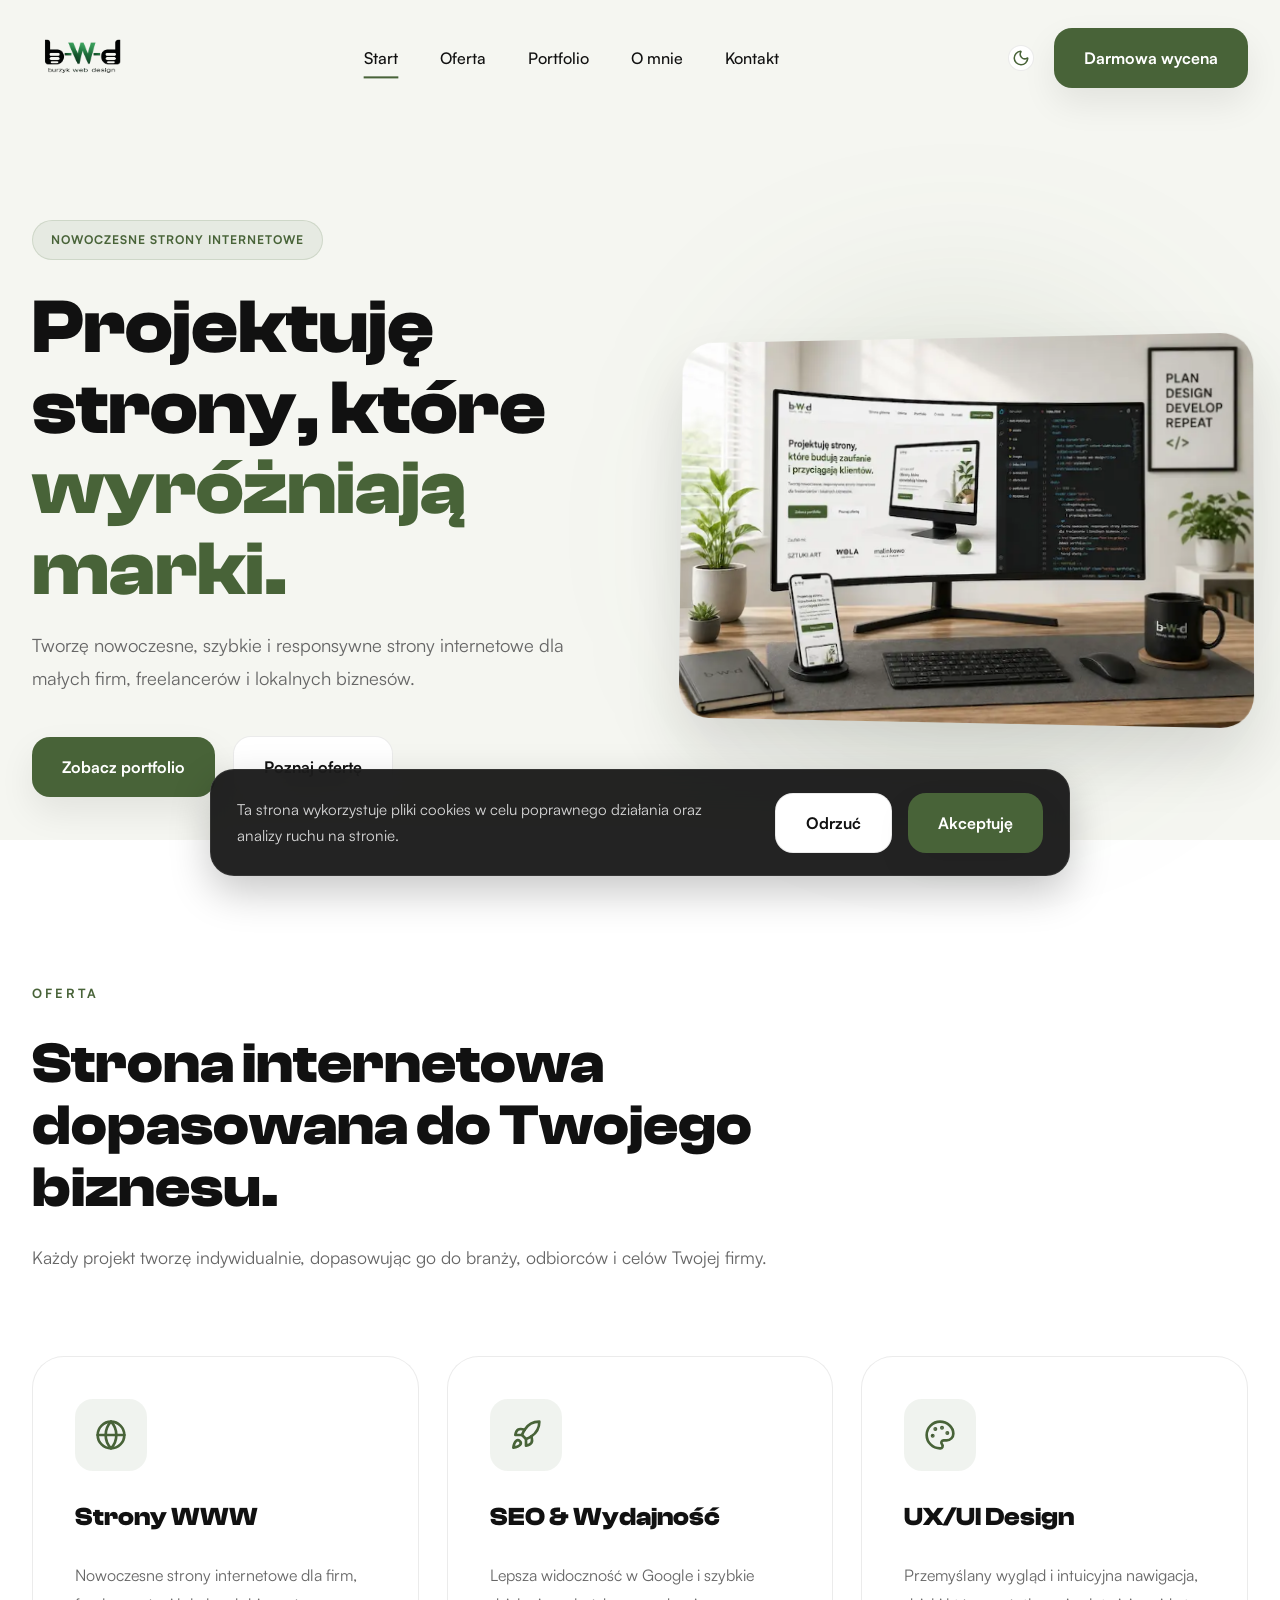
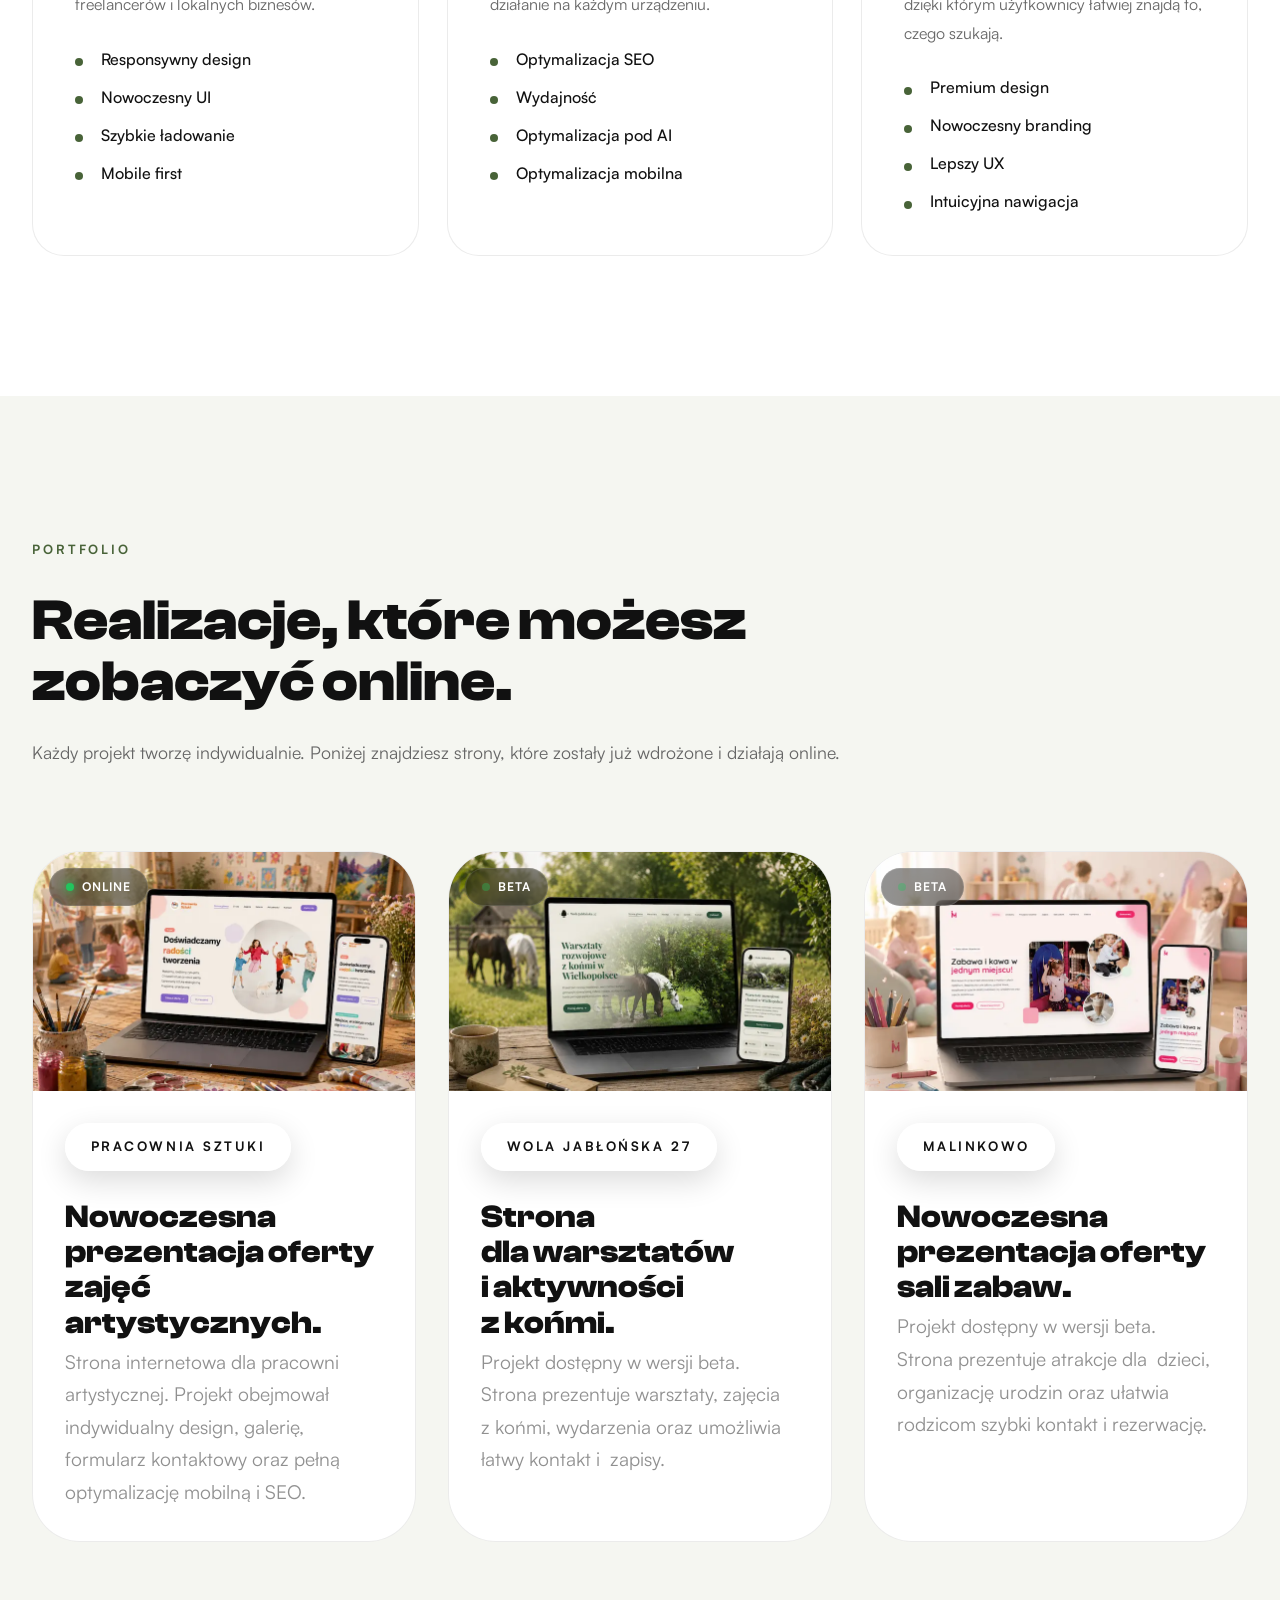
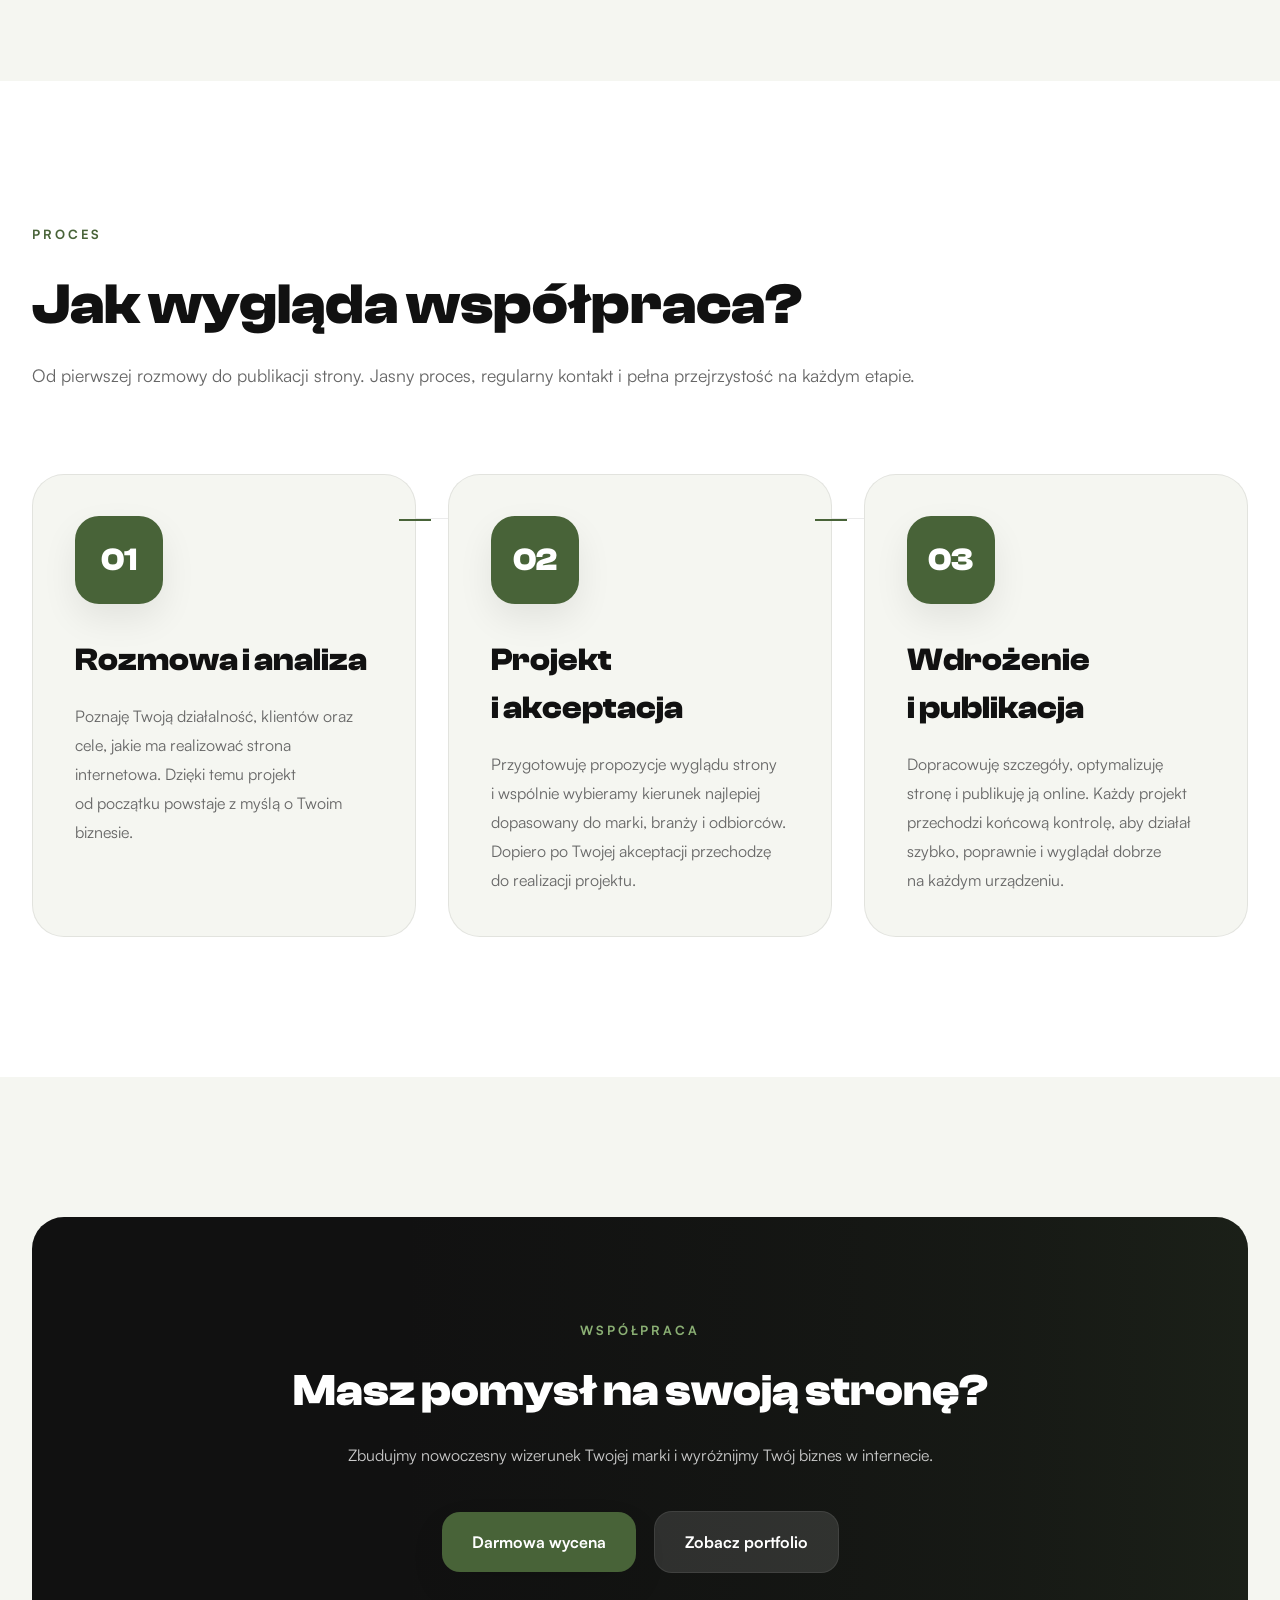
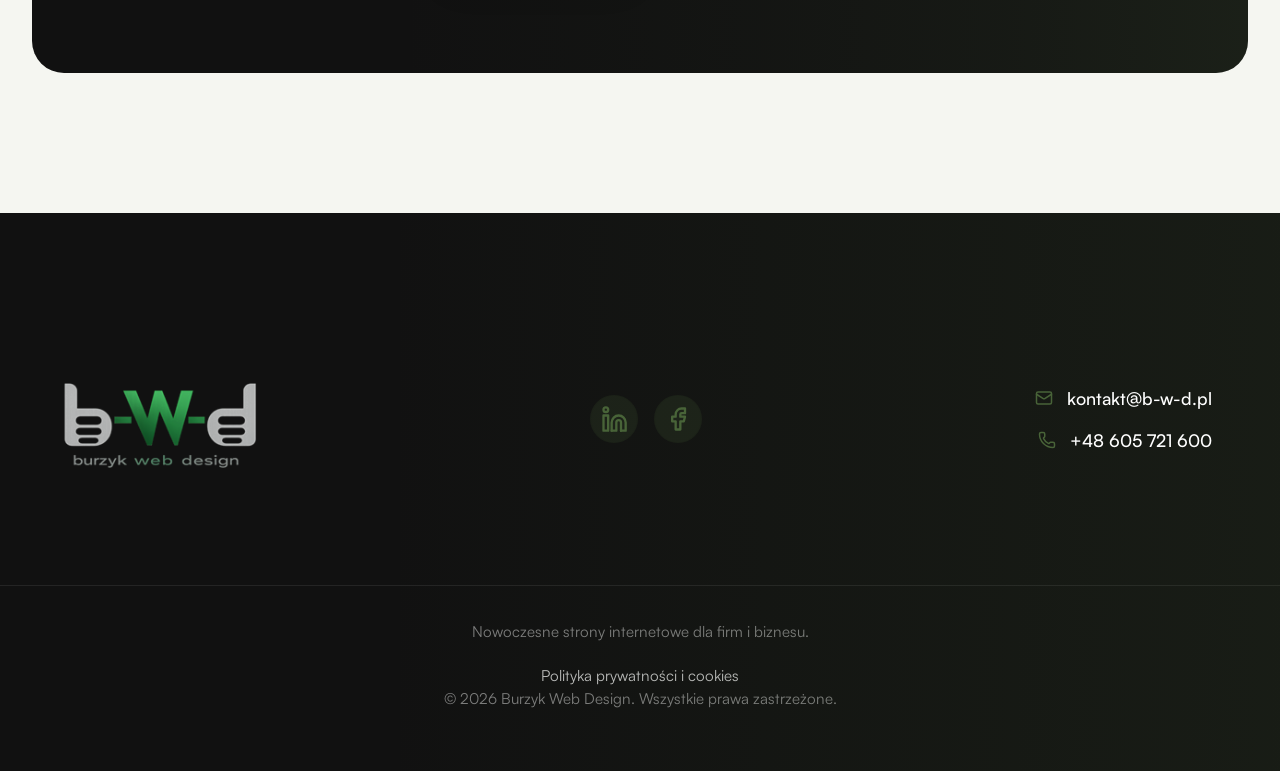
==== index.html @ 992bd8ed "main dodanie main do index i podstron" ====
<!doctype html>
<html lang="pl">
  <head>
    <meta charset="UTF-8" />

    <meta name="viewport" content="width=device-width, initial-scale=1.0" />

    <title>b-w-d | Burzyk Web Design | Nowoczesne strony internetowe</title>

    <meta
      name="description"
      content="Burzyk Web Design tworzy nowoczesne strony internetowe, landing page i projekty premium UI dla firm i lokalnego biznesu."
    />

    <meta name="robots" content="index, follow" />

    <!-- OPEN GRAPH -->

    <meta property="og:type" content="website" />

    <meta
      property="og:title"
      content="Burzyk Web Design | Nowoczesne strony internetowe"
    />

    <meta
      property="og:description"
      content="Nowoczesne strony internetowe, landing page i projekty premium UI dla firm i lokalnego biznesu."
    />

    <meta property="og:image" content="https://b-w-d.pl/assets/og-cover.webp" />

    <meta property="og:url" content="https://b-w-d.pl/" />

    <link rel="canonical" href="https://b-w-d.pl/" />

    <meta name="theme-color" content="#0f0f0f" />

    <link rel="icon" type="image/png" href="./assets/ico.png" />

    <link rel="icon" href="/favicon.ico" />

    <!-- CSS -->

    <link rel="stylesheet" href="./style/global.css" />
    <link rel="stylesheet" href="./style/navbar.css" />
    <link rel="stylesheet" href="./style/hero.css" />
    <link rel="stylesheet" href="./style/services.css" />
    <link rel="stylesheet" href="./style/portfolio.css" />
    <link rel="stylesheet" href="./style/process.css" />
    <link rel="stylesheet" href="./style/cta.css" />
    <link rel="stylesheet" href="./style/footer.css" />
    <link rel="stylesheet" href="./style/cookies.css" />
    <link rel="stylesheet" href="./style/responsive.css" />

    <!-- Google tag (gtag.js) -->

    <script
      async
      src="https://www.googletagmanager.com/gtag/js?id=G-4DQYSGXKF8"
    ></script>

    <script>
      window.dataLayer = window.dataLayer || [];

      function gtag() {
        dataLayer.push(arguments);
      }

      gtag("js", new Date());

      gtag("config", "G-4DQYSGXKF8");
    </script>
  </head>

  <body>
    <div class="scroll-progress"></div>

    <!-- NAVBAR -->

    <header class="navbar">
      <div class="container navbar-container">
        <a href="./index.html" class="logo">
          <img class="logo-light" src="./assets/logos/BWD.png" alt="BWD Logo" />
          <img
            class="logo-dark"
            src="./assets/logos/B-W-D.png"
            alt="BWD Logo"
          />
        </a>

        <nav class="nav-menu">
          <a href="./index.html" class="nav-link active"> Start </a>

          <a href="./oferta.html" class="nav-link"> Oferta </a>

          <a href="./portfolio.html" class="nav-link"> Portfolio </a>

          <a href="./o-mnie.html" class="nav-link"> O mnie </a>

          <a href="./kontakt.html" class="nav-link"> Kontakt </a>
        </nav>

        <div class="navbar-actions">
          <button
            id="theme-toggle"
            class="theme-toggle"
            aria-label="Przełącz motyw"
          >
            <img
              id="theme-icon"
              src="./assets/icons/moon.svg"
              alt=""
              class="theme-icon"
            />
          </button>
          <a href="./kontakt.html" class="btn-primary"> Darmowa wycena </a>
        </div>

        <button class="mobile-menu-btn" aria-label="Otwórz menu">
          <span class="line"></span>
          <span class="line"></span>
          <span class="line"></span>
        </button>
      </div>
    </header>
    <main>
      <!-- HERO SECTION -->

      <section class="hero" id="start">
        <div class="container hero-content">
          <div class="hero-text reveal">
            <div class="hero-badge">NOWOCZESNE STRONY INTERNETOWE</div>

            <h1>
              Projektuję strony, które
              <span id="rotating-text" class="rotating-text">
                wyróżniają marki.
              </span>
            </h1>

            <p class="hero-description">
              Tworzę nowoczesne, szybkie i responsywne strony internetowe dla
              małych firm, freelancerów i lokalnych biznesów.
            </p>

            <div class="hero-buttons">
              <a href="./portfolio.html" class="btn-primary">
                Zobacz portfolio
              </a>

              <a href="./oferta.html" class="btn-secondary"> Poznaj ofertę </a>
            </div>

            <!-- OPINIE - HIDE -->

            <!--<div class="hero-rating">
            <div class="hero-avatars">
              <img src="./assets/images/avatar-1.jpg" alt="" />

              <img src="./assets/images/avatar-2.jpg" alt="" />

              <img src="./assets/images/avatar-3.jpg" alt="" />
            </div>

            <div class="hero-rating-text">
              <span>★★★★★</span>

              <p>Nowoczesne projekty dla różnych branż</p>
            </div>
          </div>-->
          </div>

          <div class="hero-visual reveal">
            <div class="desktop-mockup">
              <img
                src="./assets/mockups/hero-desktop.webp"
                alt="Desktop Website"
                decoding="async"
              />
            </div>

            <div class="hero-glow"></div>
          </div>
        </div>
      </section>

      <!-- SERVICES SECTION -->

      <section class="services section" id="uslugi">
        <div class="container">
          <div class="section-header reveal">
            <span class="section-tag"> OFERTA </span>

            <h2>Strona internetowa dopasowana do Twojego biznesu.</h2>

            <p>
              Każdy projekt tworzę indywidualnie, dopasowując go do branży,
              odbiorców i celów Twojej firmy.
            </p>
          </div>

          <div class="services-grid">
            <!-- CARD -->

            <div class="service-card reveal">
              <div class="service-icon">
                <img
                  src="./assets/icons/globe.svg"
                  alt=""
                  class="service-icon-svg"
                />
              </div>

              <h3>Strony WWW</h3>

              <p>
                Nowoczesne strony internetowe dla firm, freelancerów i lokalnych
                biznesów.
              </p>

              <ul>
                <li>Responsywny design</li>

                <li>Nowoczesny UI</li>

                <li>Szybkie ładowanie</li>

                <li>Mobile first</li>
              </ul>
            </div>

            <!-- CARD -->

            <div class="service-card reveal">
              <div class="service-icon">
                <img
                  src="./assets/icons/rocket.svg"
                  alt=""
                  class="service-icon-svg"
                />
              </div>

              <h3>SEO & Wydajność</h3>

              <p>
                Lepsza widoczność w Google i szybkie działanie na każdym
                urządzeniu.
              </p>

              <ul>
                <li>Optymalizacja SEO</li>

                <li>Wydajność</li>

                <li>Optymalizacja pod AI</li>

                <li>Optymalizacja mobilna</li>
              </ul>
            </div>

            <!-- CARD -->

            <div class="service-card reveal">
              <div class="service-icon">
                <img
                  src="./assets/icons/palette.svg"
                  alt=""
                  class="service-icon-svg"
                />
              </div>

              <h3>UX/UI Design</h3>

              <p>
                Przemyślany wygląd i intuicyjna nawigacja, dzięki którym
                użytkownicy łatwiej znajdą to, czego szukają.
              </p>

              <ul>
                <li>Premium design</li>

                <li>Nowoczesny branding</li>

                <li>Lepszy UX</li>

                <li>Intuicyjna nawigacja</li>
              </ul>
            </div>
          </div>
        </div>
      </section>

      <!-- PORTFOLIO SECTION -->

      <section class="portfolio section" id="portfolio">
        <div class="container">
          <div class="section-header reveal">
            <span class="section-tag"> PORTFOLIO </span>

            <h2>Realizacje, które możesz zobaczyć online.</h2>

            <p>
              Każdy projekt tworzę indywidualnie. Poniżej znajdziesz strony,
              które zostały już wdrożone i działają online.
            </p>
          </div>

          <div class="portfolio-grid">
            <!-- PROJECT -->

            <a
              href="https://sztuki.art"
              target="_blank"
              rel="noopener noreferrer"
              class="project-link project-card reveal"
            >
              <div class="project-image">
                <span class="project-status status-online"> ONLINE </span>

                <img
                  src="./assets/mockups/sztuki.webp"
                  alt="Pracownia Sztuki"
                  loading="lazy"
                  decoding="async"
                />
              </div>

              <div class="project-content">
                <div class="project-meta">
                  <span class="project-tag"> PRACOWNIA SZTUKI </span>
                </div>

                <h3>Nowoczesna prezentacja oferty zajęć artystycznych.</h3>

                <p>
                  Strona internetowa dla pracowni artystycznej. Projekt
                  obejmował indywidualny design, galerię, formularz kontaktowy
                  oraz pełną optymalizację mobilną i SEO.
                </p>
              </div>
            </a>
            <!-- PROJECT -->

            <a href="/beta/wola/" class="project-link project-card reveal">
              <div class="project-image">
                <span class="project-status status-beta"> BETA </span>

                <img
                  src="assets/mockups/wola.webp"
                  alt="Wola Jabłońska 27"
                  loading="lazy"
                  decoding="async"
                />
              </div>

              <div class="project-content">
                <div class="project-meta">
                  <span class="project-tag"> WOLA JABŁOŃSKA 27 </span>
                </div>

                <h3>Strona dla warsztatów i aktywności z końmi.</h3>

                <p>
                  Projekt dostępny w wersji beta. Strona prezentuje warsztaty,
                  zajęcia z końmi, wydarzenia oraz umożliwia łatwy kontakt i
                  zapisy.
                </p>
              </div>
            </a>

            <!-- PROJECT -->

            <a href="/beta/malinkowo/" class="project-link project-card reveal">
              <div class="project-image">
                <span class="project-status status-beta"> BETA </span>

                <img
                  src="assets/mockups/malinkowo.webp"
                  alt="Wola Jabłońska 27"
                  loading="lazy"
                  decoding="async"
                />
              </div>

              <div class="project-content">
                <div class="project-meta">
                  <span class="project-tag"> MALINKOWO </span>
                </div>

                <h3>Nowoczesna prezentacja oferty sali zabaw.</h3>

                <p>
                  Projekt dostępny w wersji beta. Strona prezentuje atrakcje dla
                  dzieci, organizację urodzin oraz ułatwia rodzicom szybki
                  kontakt i rezerwację.
                </p>
              </div>
            </a>
          </div>
        </div>
      </section>

      <!-- PROCESS SECTION -->

      <section class="process section" id="proces">
        <div class="container">
          <div class="section-header reveal">
            <span class="section-tag"> PROCES </span>

            <h2>Jak wygląda współpraca?</h2>

            <p>
              Od pierwszej rozmowy do publikacji strony. Jasny proces, regularny
              kontakt i pełna przejrzystość na każdym etapie.
            </p>
          </div>

          <div class="process-timeline">
            <!-- STEP -->

            <div class="process-step reveal">
              <div class="process-number">01</div>

              <h3>Rozmowa i analiza</h3>

              <p>
                Poznaję Twoją działalność, klientów oraz cele, jakie ma
                realizować strona internetowa. Dzięki temu projekt od początku
                powstaje z myślą o Twoim biznesie.
              </p>
            </div>

            <!-- STEP -->

            <div class="process-step reveal">
              <div class="process-number">02</div>

              <h3>Projekt i akceptacja</h3>

              <p>
                Przygotowuję propozycje wyglądu strony i wspólnie wybieramy
                kierunek najlepiej dopasowany do marki, branży i odbiorców.
                Dopiero po Twojej akceptacji przechodzę do realizacji projektu.
              </p>
            </div>

            <!-- STEP -->

            <div class="process-step reveal">
              <div class="process-number">03</div>

              <h3>Wdrożenie i publikacja</h3>

              <p>
                Dopracowuję szczegóły, optymalizuję stronę i publikuję ją
                online. Każdy projekt przechodzi końcową kontrolę, aby działał
                szybko, poprawnie i wyglądał dobrze na każdym urządzeniu.
              </p>
            </div>
          </div>
        </div>
      </section>

      <!-- CTA SECTION -->

      <section class="cta section">
        <div class="container">
          <div class="cta-box reveal">
            <span class="section-tag"> WSPÓŁPRACA </span>

            <h2>Masz pomysł na swoją stronę?</h2>

            <p>
              Zbudujmy nowoczesny wizerunek Twojej marki i wyróżnijmy Twój
              biznes w internecie.
            </p>

            <div class="cta-buttons">
              <a href="./kontakt.html" class="btn-primary"> Darmowa wycena </a>

              <a href="./portfolio.html" class="btn-secondary">
                Zobacz portfolio
              </a>
            </div>
          </div>
        </div>
      </section>
    </main>
    <!-- FOOTER -->

    <footer class="footer" id="kontakt">
      <div class="container footer-content">
        <div class="footer-brand reveal">
          <div class="footer-logo">
            <img
              class="footer-logo-light"
              src="./assets/logos/B-W-D.png"
              alt="BWD Logo"
            />
            <img
              class="footer-logo-dark"
              src="./assets/logos/BWD.png"
              alt="BWD Logo"
            />
          </div>
        </div>

        <div class="footer-socials">
          <a
            href="https://linkedin.com/in/artur-burzala"
            target="_blank"
            rel="noopener noreferrer"
            aria-label="LinkedIn"
          >
            <img src="./assets/icons/linkedin.svg" alt="" class="social-icon" />
          </a>

          <a
            href="https://www.facebook.com/burzykwebdesign"
            target="_blank"
            rel="noopener noreferrer"
            aria-label="Facebook"
          >
            <img src="./assets/icons/fb.svg" alt="" class="social-icon" />
          </a>
        </div>

        <div class="footer-contact reveal">
          <a href="mailto:kontakt@b-w-d.pl" class="footer-contact-item">
            <img src="./assets/icons/mail.svg" alt="" class="contact-icon" />
            <span>kontakt@b-w-d.pl</span>
          </a>

          <a href="tel:+48605721600" class="footer-contact-item">
            <img src="./assets/icons/phone.svg" alt="" class="contact-icon" />
            <span>+48 605 721 600</span>
          </a>
        </div>
      </div>

      <!-- FOOTER BOTTOM -->

      <div class="footer-bottom">
        <p class="footer-description">
          Nowoczesne strony internetowe dla firm i biznesu.
        </p>

        <div class="footer-legal">
          <a href="./polityka-prywatnosci.html">
            Polityka prywatności i cookies
          </a>
        </div>

        <p class="footer-copyright">
          © 2026 Burzyk Web Design. Wszystkie prawa zastrzeżone.
        </p>
      </div>
    </footer>

    <!-- PORTFOLIO MODAL -->

    <div class="portfolio-modal">
      <button class="modal-close" aria-label="Zamknij podgląd projektu">
        ✕
      </button>

      <div class="modal-content">
        <img src="" alt="Podgląd projektu portfolio" class="modal-image" />
      </div>
    </div>

    <!-- COOKIE BANNER -->

    <div class="cookie-banner" id="cookieBanner">
      <div class="cookie-content">
        <p>
          Ta strona wykorzystuje pliki cookies w celu poprawnego działania oraz
          analizy ruchu na stronie.
        </p>

        <div class="cookie-buttons">
          <button type="button" class="btn-secondary" id="cookieReject">
            Odrzuć
          </button>

          <button type="button" class="btn-primary" id="cookieAccept">
            Akceptuję
          </button>
        </div>
      </div>
    </div>

    <!-- JS -->

    <script src="./js/app.js"></script>
    <script src="./js/animations.js"></script>
    <script src="./js/modal.js"></script>
    <script src="./js/cookies.js"></script>
    <script src="./js/hero-rotate.js"></script>
  </body>
</html>
---- style/global.css ----
/* FONTS */

@font-face {
  font-family: "Satoshi";
  src: url("../assets/fonts/satoshi/Satoshi-Regular.woff2")
    format("woff2");

  font-weight: 400;
  font-display: swap;
}

@font-face {
  font-family: "Satoshi";
  src: url("../assets/fonts/satoshi/Satoshi-Medium.woff2")
    format("woff2");

  font-weight: 500;
  font-display: swap;
}

@font-face {
  font-family: "Satoshi";
  src: url("../assets/fonts/satoshi/Satoshi-Bold.woff2")
    format("woff2");

  font-weight: 700;
  font-display: swap;
}

@font-face {
  font-family: "ClashDisplay";
  src: url("../assets/fonts/clash-display/ClashDisplay-Semibold.woff2")
    format("woff2");

  font-weight: 600;
  font-display: swap;
}

@font-face {
  font-family: "ClashDisplay";
  src: url("../assets/fonts/clash-display/ClashDisplay-Bold.woff2")
    format("woff2");

  font-weight: 700;
  font-display: swap;
}

/* RESET */

* {
  margin: 0;
  padding: 0;

  box-sizing: border-box;
}

html {
  scroll-behavior: smooth;
}

img {
  max-width: 100%;

  display: block;
}

a {
  color: inherit;

  text-decoration: none;
}

ul {
  list-style: none;
}

/* VARIABLES */

:root {

  /* COLORS */

  --bg: #f5f6f1;
  --white: #ffffff;

  --text-muted: #6b7280;

  --text: #111111;
  --text-light: #666666;

  --border: rgba(0,0,0,0.08);

  --border-light: rgba(17,17,17,0.08);

  --border-white: rgba(255,255,255,0.08);

  --border-soft:  rgba(17,17,17,0.06);

  --glass-dark: rgba(17,17,17,0.92);

  --glass-black: rgba(0,0,0,0.75);

  --glass-white-soft: rgba(255,255,255,0.7);

  --input-bg: #fafaf8;

  --bg-hover: #f0f0f0;

  --primary-glow: rgba(72,99,56,0.25);

  --primary-glow-soft: rgba(72,99,56,0.15);

  --primary-glass:  rgba(72,99,56,0.92);

  --primary: #486338;

  --primary-hover: #6f9757;

  --primary-hover-soft: rgba(111,151,87,0.12);

  --primary-dark: #3d532f;

  --primary-soft:
  rgba(72,99,56,0.08);

  --primary-soft-hover:
  rgba(72,99,56,0.14);

  --primary-border:
  rgba(72,99,56,0.15);

  --glass-light: rgba(255,255,255,0.12);

  --glass-white-hover: rgba(255,255,255,0.25);

  --glass-white-soft-hover: rgba(255,255,255,0.15);

  --primary-light: #8db276;

  --glass-hover: rgba(255,255,255,0.16);

  --glass-white-strong: rgba(255,255,255,0.8);

  /* WHITE TEXT */

  --text-white-soft:
  rgba(255,255,255,0.78);

  --text-white-muted:
  rgba(255,255,255,0.72);

  --text-white-light:
  rgba(255,255,255,0.45);

  --text-on-dark: #ffffff;

  /* WHITE OVERLAYS */

  --overlay-white-soft:
  rgba(255,255,255,0.04);

  --overlay-white-light:
  rgba(255,255,255,0.03);

  --overlay-dark:
  rgba(0,0,0,0.85);

  /* BLUR */

  --blur-glass: 16px;

  --blur-glow-md: 80px;
  
  --blur-glow-lg: 100px;

  /* SHADOWS */

  --shadow-lg:
    0 30px 60px rgba(0,0,0,0.12);

  --shadow-md:
    0 15px 35px rgba(0,0,0,0.08);

  --shadow-floating:
    0 20px 40px rgba(0,0,0,0.18);

  /* RADIUS */

  --radius-xl: 32px;
  --radius-lg: 24px;
  --radius-md: 18px;

  /* TRANSITIONS */

  --transition:
    0.35s cubic-bezier(.4,0,.2,1);

  /* CONTAINER */

  --container: 1400px;

  /* SPACING */

  --section-spacing: 140px;

  /* STAR */

  --rating-star:
  #ffb400;

  --footer-bg: #111111;

  --cta-bg: #111111;

  --footer-glow:
    linear-gradient(
    to left,
      rgba(76, 109, 55, 0.12) 0%,
      rgba(78, 116, 55, 0.06) 35%,
      transparent 70%
    );
    --cta-glow:
    linear-gradient(
    to left,
      rgba(72, 99, 56, 0.18) 0%,
      rgba(72, 99, 56, 0.08) 35%,
      transparent 70%
    );
}

[data-theme="dark"] {

  --bg: #0f1115;
  --white: #171a20;

  --text: #f5f6f1;
  --text-light: #9aa3b2;

  --text-muted: rgba(255, 255, 255, 0.6);

  --border: rgba(255,255,255,.08);
  --border-light: rgba(255,255,255,.08);
  --border-soft: rgba(255,255,255,.06);

  --bg-hover: #232937;
  --input-bg: #1c212b;

  --glass-white-strong: rgba(15,15,15,0.80);

  --shadow-lg:
    0 30px 60px rgba(0,0,0,.35);

  --shadow-md:
    0 15px 35px rgba(0,0,0,.25);

  --shadow-floating:
    0 20px 40px rgba(0,0,0,.4);
  --footer-bg: #090b0f;

  --text-white-light: rgba(17,17,17,0.55);
  --text-white-muted: rgba(17,17,17,0.75);

  --cta-bg: #f5f6f1;
  --footer-bg: #111111;

  --cta-glow: rgba(72,99,56,0.18);

  --footer-glow:
  linear-gradient(
    to left,
    rgba(61, 83, 47, 0.40) 0%,
    rgba(61, 83, 47, 0.22) 25%,
    rgba(61, 83, 47, 0.10) 45%,
    transparent 75%
  );
  --primary-glow: rgba(141,178,118,0.45);
  --cta-glow:
    radial-gradient(
      circle at top right,
      rgba(61, 83, 47, 0.40) 0%,
      rgba(61, 83, 47, 0.22) 25%,
      rgba(61, 83, 47, 0.10) 45%,
      transparent 75%
    );
}
[data-theme="dark"] .btn-secondary {
  background: #222834;

  border: 1px solid rgba(255,255,255,.08);

  color: var(--text);
}

[data-theme="dark"] .contact-form select {
  background: var(--input-bg);
  color: var(--text);
}

[data-theme="dark"] .contact-form option {
  background: #1c212b;
  color: #f5f6f1;
}
[data-theme="dark"] .cta-box h2,
[data-theme="dark"] .cta-box p {
  color: #111111;
}
[data-theme="dark"] .cta-box .section-tag {
  color: var(--primary);
}
[data-theme="dark"] .cta .btn-secondary {
  background: rgba(17, 17, 17, 0.08);

  backdrop-filter: blur(16px);
  -webkit-backdrop-filter: blur(16px);

  border: 1px solid rgba(17, 17, 17, 0.15);

  color: #111111;
}
[data-theme="dark"] .cta .btn-secondary:hover {
  background: rgba(72,99,56,0.08);

  border-color: var(--primary);

  color: var(--primary);
}

.logo-dark,
.footer-logo-dark {
  display: none;
}

[data-theme="dark"] .logo-light,
[data-theme="dark"] .footer-logo-light {
  display: none;
}

[data-theme="dark"] .logo-dark,
[data-theme="dark"] .footer-logo-dark {
  display: block;
}



/* GLOBAL BODY */

body {
  background: var(--bg);
  color: var(--text);

  overflow-x: hidden;

  font-family: "Satoshi", sans-serif;
  line-height: 1.5;

  -webkit-font-smoothing: antialiased;
  text-rendering: optimizeLegibility;
}

/* PORTFOLIO SECTION COLORS */

.portfolio-group {
  background: var(--white);
}

.portfolio-group-dark {
  background: var(--bg);
}

/* TYPOGRAPHY */

h1,
h2,
h3,
h4,
h5,
h6 {
  font-family: "ClashDisplay", sans-serif;

  font-weight: 700;
}

h1,
h2 {
  letter-spacing: 0px;
}

p {
  color: var(--text-light);
}

/* CONTAINER */

.container {
  width: 100%;
  max-width: var(--container);

  margin-inline: auto;

  padding-inline: 32px;
}

/* BUTTONS */

.btn-primary,
.btn-secondary {
  display: inline-flex;
  align-items: center;
  justify-content: center;

  padding: 18px 30px;

  border: none;
  border-radius: var(--radius-md);

  cursor: pointer;

  font-family: "Satoshi", sans-serif;
  font-size: 1rem;
  font-weight: 700;

  transition:
    transform 0.3s ease,
    background-color 0.35s ease,
    border-color 0.35s ease,
    color 0.35s ease,
    box-shadow 0.35s ease;
}

/* PRIMARY BUTTON */

.btn-primary {
  background: var(--primary);
  color: var(--white);

  box-shadow: var(--shadow-md);
}

.btn-primary:hover {
  background: var(--primary-dark);

  transform:
    translateY(-2px)
    scale(1.03);
}

/* SECONDARY BUTTON */

.btn-secondary {
  background: var(--white);
  color: var(--text);

  border: 1px solid var(--border);
}

.btn-secondary:hover {
  background: var(--bg-hover);

  transform:
    translateY(-2px)
    scale(1.03);
}

/* BUTTON ICON */

.btn-icon {
  display: flex;
  align-items: center;

  gap: 10px;
}

/* FULL WIDTH BUTTON */

.btn-full {
  width: 100%;
}

/* SMALL BUTTON */

.btn-small {
  padding: 14px 22px;

  font-size: 0.9rem;
}

/* LARGE BUTTON */

.btn-large {
  padding: 22px 38px;

  font-size: 1.1rem;
}

/* BUTTON DISABLED */

.btn-disabled {
  opacity: 0.5;

  pointer-events: none;
}

/* UTILITIES */

.section {
  padding: var(--section-spacing) 0;
}

.hover-transition {
  transition: var(--transition);
}

/* SECTION HEADER */

.section-header {
  max-width: 920px;

  margin-bottom: 82px;
}

.section-tag {
  display: inline-block;

  margin-bottom: 30px;

  color: var(--primary);

  font-size: 0.8rem;
  font-weight: 700;

  letter-spacing: 0.18rem;
}

.section-header h2 {
  margin-bottom: 24px;

  font-size: clamp(2.4rem, 5vw, 3.6rem);

  line-height: 1.07;
}

.section-header p {
  font-size: 1.1rem;

  line-height: 1.8;
}

/* SELECTION */

::selection {
  background: var(--primary);
  color: var(--white);
}

/* REVEAL ANIMATION */

.reveal {
  opacity: 0;

  transform: translateY(120px);

  transition:
  opacity 1s cubic-bezier(.22,1,.36,1),
  transform 1s cubic-bezier(.22,1,.36,1);
}

.reveal.active {
  opacity: 1;

  transform: translateY(0);
}

/* PORTFOLIO GROUPS */

.portfolio-group-dark {
  position: relative;

  display: flow-root;

  box-sizing: border-box;

  background: linear-gradient(
    180deg,
    rgba(255, 255, 255, 0.025),
    rgba(255, 255, 255, 0.01)
  );

  overflow: hidden;
}

.portfolio-group-dark::before {
  content: "";

  position: absolute;
  inset: 0;

  background:
    radial-gradient(circle at top left, var(--overlay-white-soft), transparent 35%),
    radial-gradient(circle at bottom right, var(--overlay-white-light), transparent 40%);

  pointer-events: none;
}

/* GROUP HEADER */

.portfolio-group-header {
  max-width: 100%;

  margin-bottom: clamp(2rem, 4vw, 4rem);
}

.portfolio-group-label {
  display: inline-block;

  margin-bottom: 1.2rem;

  font-size: clamp(0.78rem, 0.7vw, 1.2rem);
  font-weight: 600;

  letter-spacing: 0.24rem;
  text-transform: uppercase;

  opacity: 1;

  color: var(--primary);
}

.portfolio-group-header h3 {
  margin-bottom: 1.6rem;

  font-size: clamp(2.2rem, 4.5vw, 4rem);
  line-height: 1.02;
  letter-spacing: 0em;

  max-width: 100%;
}

.portfolio-group-header p {
  max-width: 560px;

  font-size: clamp(1rem, 1.4vw, 1.7rem);
  line-height: 1.7;

  opacity: 0.72;
}

/* BASE LAYOUT */

.portfolio-layout {
  display: flex;
  gap: 2.4rem;

  justify-content: space-between;
}

.portfolio-column,
.portfolio-center-stack {
  display: flex;
  flex-direction: column;
  gap: 2.4rem;

  min-width: 0;
}

.portfolio-column .project-card {
  flex: 1;
}

.portfolio-layout-beauty {
  align-items: stretch;
}


.portfolio-layout-professional {
  align-items: stretch;
}

/* CREATIVE LAYOUT FIX */

.portfolio-layout-creative {
  align-items: stretch;
}

.portfolio-layout-creative .portfolio-column,
.portfolio-layout-creative {
  align-self: stretch;
}

/* PROJECT CARD */

.project-card {
  position: relative;

  display: flex;
  flex-direction: column;

  overflow: hidden;

  border-radius: 3rem;

  background: var(--white);

  border: 1px solid var(--border);

  box-shadow:
    0 10px 30px rgba(0, 0, 0, 0.035),
    0 2px 8px rgba(0, 0, 0, 0.025);

  transition:
    border-color 0.45s ease,
    box-shadow 0.45s ease,
    transform 0.45s ease;

  backface-visibility: hidden;

  will-change: transform;

  -webkit-mask-image: -webkit-radial-gradient(white, black);

  mask-image: radial-gradient(white, black);
}

.project-card:hover {
  transform: translateY(-10px);

  border-color: var(--border-light);

  box-shadow:
    0 30px 90px rgba(0,0,0,0.35),
    0 0 0 1px rgba(255,255,255,0.02);
}

.project-card.reveal {
  will-change: transform, opacity;
}

.project-card {
  cursor: pointer;
}

/* IMAGE */

.project-image {
  position: relative;

  aspect-ratio: 16 / 10;
  overflow: hidden;
}

.project-image img {
  width: 100%;
  height: 100%;

  object-fit: cover;
  object-position: top;

  display: block;

  transition:
    transform 0.45s ease,
    filter 0.35s ease;
}

.project-card:hover .project-image img {
  transform: scale(1.03);
}

/* CONTENT */

.project-content {
  padding: 2rem;
}

.project-tag {
  display: inline-flex;
  align-items: center;
  justify-content: center;

  margin-bottom: 1.8rem;

  padding: 0.9rem 1.6rem;

  border-radius: 999px;

  background: var(--glass-white-strong);

  color: var(--text);

  font-size: 0.82rem;
  font-weight: 700;

  letter-spacing: 0.16rem;
  text-transform: uppercase;

  box-shadow:
    0 10px 30px rgba(0,0,0,0.14);

  backdrop-filter: blur(var(--blur-glass));
  -webkit-backdrop-filter: blur(var(--blur-glass));

  opacity: 1;
}

.project-content .project-tag .project-tag {
  align-self: flex-start;

  text-align: center;
}

.project-content h3 {
  margin-bottom: 0.3rem;

  font-size: clamp(2rem, 1.45vw, 3rem);

  min-height: 1.8rem;

  line-height: 1.12;
  letter-spacing: 0em;
}

.project-content p {
  font-size: clamp(1.02rem, 0.92vw, 1.55rem);

  min-height: 3rem;
  
  line-height: 1.75;

  opacity: 0.72;
}

.project-status {
  position: absolute;

  top: 16px;
  left: 16px;

  z-index: 3;

  display: inline-flex;

  align-items: center;

  gap: 0.5rem;

  padding: 0.55rem 1rem;

  border-radius: 999px;

  background: rgba(17, 17, 17, 0.45);

  backdrop-filter: blur(12px);
  -webkit-backdrop-filter: blur(12px);

  border: 1px solid rgba(255,255,255,0.12);

  color: #ffffff;

  font-size: 0.75rem;

  font-weight: 700;

  letter-spacing: 0.08em;

  text-transform: uppercase;

  cursor: pointer;
}

.project-status::before {
  content: "";

  width: 8px;
  height: 8px;

  border-radius: 50%;
}

.status-online::before {
  background: #22c55e;

  box-shadow:
    0 0 8px rgba(34,197,94,.8),
    0 0 16px rgba(34,197,94,.5);
}

.status-beta::before {
  background: #22c55e;

  opacity: .35;

  box-shadow: none;
}

.project-status-tooltip {
  position: absolute;

  bottom: calc(100% + 12px);
  right: 0;

  opacity: 0;
  visibility: hidden;

  padding: 0.75rem 1rem;

  border-radius: var(--radius-md);

  background: var(--glass-dark);

  color: white;

  font-size: 0.8rem;

  white-space: nowrap;

  transition: var(--transition);
}

.project-status:hover .project-status-tooltip {
  opacity: 1;

  visibility: visible;
}

.concept-status {
  background: transparent;

  border: none;

  box-shadow: none;

  color: var(--text-muted);

  font-size: 0.75rem;

  font-weight: 600;

  letter-spacing: 0.08em;

  text-transform: uppercase;
}

.concept-label {
  display: inline-flex;
  align-items: center;
  gap: 0.5rem;

  padding: 0.7rem 1.2rem;

  border-radius: 999px;

  background: rgba(72, 99, 56, 0.08);

  border: 1px solid rgba(72, 99, 56, 0.12);

  color: var(--primary);

  font-size: 0.75rem;

  font-weight: 600;

  letter-spacing: 0.08em;

  text-transform: uppercase;
}

/* GROUP 01 — BEAUTY */

.portfolio-layout-beauty {
  align-items: stretch;
}

.portfolio-layout-beauty .project-card {
  flex: 1;
}

.portfolio-layout-beauty .project-image {
  aspect-ratio: 16 / 11;
}

/* GROUP 02 — CREATIVE */

.portfolio-layout-creative {
  align-items: stretch;
}

.portfolio-layout-creative .portfolio-column {
  display: flex;
  flex-direction: column;

  gap: 2.4rem;

  flex: 0 0 calc(33.5% - 1.2rem);
}

.portfolio-layout-creative .portfolio-column .project-image {
  aspect-ratio: 16 / 11;
}

/* CENTER POSTER */

.portfolio-layout-creative {
  flex: 0 1 calc(33% - 1.2rem);

  min-height: clamp(620px, 52vw, 920px);

  min-width: 0;

  width: 40%;

  aspect-ratio: 0.85 / 1;
}


/* GROUP 03 — PROFESSIONAL */

.portfolio-layout-professional {
  align-items: stretch;
}

.project-side-card {
  width: 32%;
}

.project-side-card .project-image {
  aspect-ratio: 16 / 12;
}

.portfolio-center-stack {
  width: 36%;
}

.portfolio-center-stack .project-image {
  aspect-ratio: 16 / 10;
}

/* CENY */

.pricing-grid {
  display: grid;
  grid-template-columns: repeat(3, 1fr);
  gap: 2rem;
  margin-top: 4rem;
}

.pricing-card {
  position: relative;
  background: var(--white);
  min-height: 560px;

  padding: 2rem;

  display: flex;
  flex-direction: column;

  border-radius: 28px;

  transition: .3s ease;
}

.pricing-card:hover {
  transform: translateY(-8px);

  border-color: rgba(255,255,255,.18);
}

.pricing-card.featured {
  border-color: var(--primary);
}

.pricing-type {
  font-size: 1.25rem;
  font-weight: 700;

  letter-spacing: 0;

  text-transform: none;

  opacity: 1;

  margin-bottom: 1rem;
}

.pricing-price {
  align-self: flex-end;

  color: var(--text);

  font-size: 1.4rem;
  font-weight: 800;

  margin-bottom: 3rem;
}

.pricing-price strong {
  display: block;

  font-size: 3.5rem;

  line-height: 1;

  font-weight: 800;
}

.pricing-card p {
  margin-bottom: auto;

  line-height: 1.7;
}

.pricing-price {
  align-self: flex-end;

  text-align: right;

  margin-bottom: 3rem;
}

.pricing-title {
  font-size: 2rem;

  margin-bottom: 1.25rem;
}

.pricing-pill {
  align-self: flex-start;

  padding: 14px 24px;

  border-radius: 999px;

  font-size: .85rem;
  font-weight: 700;

  position: relative;

  transform: translateX(-18px);
}

.pricing-lp {
  border: 2px solid #22c55e;
}

.pricing-business {
  border: 2px solid #f59e0b;
}

.pricing-premium {
  border: 2px solid #ef4444;
}

.pricing-lp-pill {
  background: rgba(34,197,94,.12);
  color: #22c55e;
  border: 2px solid #22c55e;
}

.pricing-business-pill {
  background: rgba(245,158,11,.12);
  color: #f59e0b;
  border: 2px solid #f59e0b;
}

.pricing-premium-pill {
  background: rgba(239,68,68,.12);
  color: #ef4444;
  border: 2px solid #ef4444;
}

.pricing-lp .pricing-price::before {
  background: rgba(34,197,94,.15);
}

.pricing-business .pricing-price::before {
  background: rgba(249,115,22,.15);
}

.pricing-premium .pricing-price::before {
  background: rgba(239,68,68,.15);
}

.pricing-lp .pricing-price {
  color: #22c55e;
}

.pricing-business .pricing-price {
  color: #f59e0b;
}

.pricing-premium .pricing-price {
  color: #ef4444;
}

@media (max-width: 900px) {
  .pricing-grid {
    grid-template-columns: 1fr;
  }
}

/* MOBILE */

@media (max-width: 1100px) {
  .portfolio-layout,
  .portfolio-layout-beauty,
  .portfolio-layout-creative,
  .portfolio-layout-professional {
    flex-direction: column;
    width: 100%;
  }

  .project-center-card,
  .project-side-card,
  .portfolio-center-stack {
    width: 100%;
  }
}

@media (max-width: 1100px) {

  .portfolio-layout-creative {
    aspect-ratio: auto;
    min-height: auto;
  }

}

@media (max-width: 768px) {

  .portfolio-group-dark {

    border-radius: 2.5rem;
  }

  .portfolio-layout,
  .portfolio-column,
  .portfolio-center-stack {
    gap: 2rem;
  }

  .project-content {
    padding: 2.4rem;
  }

  .project-content h3 {
    font-size: 2.1rem;
  }

  .portfolio-layout .project-content h3,
  .portfolio-layout {
    min-height: auto;
  }
}

.projects-soon {
  background: var(--white);
  padding-top: 4rem;
}

.projects-soon-card {
  max-width: 900px;
  margin: 0 auto;

  display: flex;
  flex-direction: column;
  align-items: center;

  gap: 1.5rem;

  text-align: center;

  padding: 5rem 3rem;

  border-radius: var(--radius-xl);

  background: var(--white);

  border: 1px solid var(--border);

  box-shadow: var(--shadow-md);
}

.projects-soon-icon {
  width: 80px;
  height: 80px;

  display: flex;
  align-items: center;
  justify-content: center;

  font-size: 2rem;

  border-radius: 50%;

  background: var(--primary-soft);

  color: var(--primary);

  border: 1px solid var(--primary-border);
}

.projects-soon-card p {
  max-width: 700px;
  margin: 0 auto;

  color: var(--text-light);
}

.project-placeholder {
  aspect-ratio: 16 / 12;
height: 330px;
  display: flex;
  flex-direction: column;
  align-items: center;
  justify-content: center;

  gap: 1rem;

  background:
    linear-gradient(
      135deg,
      var(--primary),
      transparent
    );

  border: 1px solid var(--primary-border);
}

.project-placeholder-icon {
  font-size: 4rem;

  opacity: 0.8;
}

.project-placeholder-text {
  font-size: clamp(0.65rem, 0.75rem + 0.4vw, 1rem);

  font-weight: 600;

  letter-spacing: 0.08em;

  color: var(--text);

  text-transform: uppercase;
}

/* ABOUT */

.about-layout {
  display: grid;

  grid-template-columns: minmax(320px, 420px) 1fr;

  gap: 80px;

  align-items: center;
}

.about-image img {
  width: 100%;

  display: block;

  border-radius: var(--radius-xl);

  box-shadow: var(--shadow-lg);
}

.about-image {
  position: relative;
}

.floating-stat {
  position: absolute;

  right: -15px;
  bottom: -10px;

  padding: 0.8rem 1.5rem 1.25rem;

  background: var(--white);

  border: 1px solid var(--border);

  border-radius: var(--radius-lg);

  box-shadow: var(--shadow-lg);

  z-index: 10;

  width: 220px;

  height: 130px;
}

.stat-number {
  display: block;

  font-size: 2rem;
  font-weight: 700;

  color: var(--primary);

  margin-bottom: 0.25rem;

  transition: all 0.3s ease;

  min-height: 48px;
}

.stat-label {
  margin: 0;

  color: var(--text-secondary);

  line-height: 1.4;

  max-width: 180px;

  text-wrap: balance;

  transition: all 0.3s ease;
}

.about-content {
  display: flex;

  flex-direction: column;

  gap: 1.5rem;
}

/* ABOUT STATS */

.about-stats {
  display: grid;
  grid-template-columns: repeat(3, 1fr);
  gap: 1rem;

  margin-top: 2rem;
}

.about-stat {
  padding: 1.5rem;

  border-radius: var(--radius-lg);

  background: var(--white);

  border: 1px solid var(--border);

  text-align: center;

  transition: var(--transition);
}

.about-stat:hover {
  transform: translateY(-4px);

  border-color: var(--primary-border);
}

.about-stat span {
  display: block;

  font-size: clamp(2rem, 1.5rem + 1vw, 3rem);

  font-weight: 800;

  line-height: 1;

  color: var(--primary);

  margin-bottom: 0.75rem;
}

.about-stat p {
  margin: 0;

  font-size: 0.9rem;

  color: var(--text-light);
}

/* CHROME / EDGE / OPERA */

/* SCROLLBAR */

::-webkit-scrollbar {
  width: 12px;
}

::-webkit-scrollbar-track {
  background: var(--surface);
}

::-webkit-scrollbar-thumb {
  background: var(--primary);

  border-radius: 999px;

  border: 3px solid var(--surface);

  transition:
    background .3s ease,
    box-shadow .3s ease;
}

::-webkit-scrollbar-thumb:hover {
  background: var(--primary-hover);

  box-shadow:
    0 0 12px rgba(0,255,140,.25);
}

/* scroll progress */

.scroll-progress {
  position: fixed;
  top: 0;
  left: 0;

  width: 0%;
  height: 3px;

  z-index: 9999;

  background: var(--primary);

  box-shadow: 0 0 12px rgba(55, 208, 113, 0.5);

  transition: width 0.1s linear;
}

.rotating-text {
  color: var(--primary);

  display: inline-block;

  transition:
    opacity .3s ease,
    transform .3s ease;
}

.fade-out {
  opacity: 0;
  transform: translateY(8px);
}

.social-icon {
  width: 28px;
  height: 28px;
  display: block;

  transition:
    transform 0.2s ease,
    opacity 0.2s ease;
}

.footer-socials a:hover .social-icon {
  transform: translateY(-2px);
}

.contact-icon {
  width: 18px;
  height: 18px;
  flex-shrink: 0;
}

.contact-detail-icon {
  width: 28px;
  height: 28px;
  display: block;
  flex-shrink: 0;
}

.footer-contact-item {
  display: flex;
  align-items: center;
  gap: 0.75rem;
}
---- style/navbar.css ----
/* NAVBAR */

.navbar {
  position: fixed;

  top: 0;
  left: 0;

  width: 100%;

  z-index: 1000;

  padding: 24px 0;

  transition: var(--transition);

  background: var(--bg);

  backdrop-filter: none;
  -webkit-backdrop-filter: none;
}

/* NAVBAR CONTAINER */

.navbar-container {
  display: flex;
  align-items: center;
  justify-content: space-between;
}

/* NAVBAR SCROLL STATE */

.navbar.scrolled {
  background: var(--glass-white-soft);

  backdrop-filter: blur(var(--blur-glass));

  -webkit-backdrop-filter: blur(var(--blur-glass));

  border-bottom: 1px solid var(--border);

  padding: 18px 0;
}

[data-theme="dark"] .navbar.scrolled {
  background: rgba(72, 99, 56, 0.12);

  border-bottom: 1px solid rgba(141, 178, 118, 0.12);
}

/* LOGO IMAGE */

.logo img {
  width: clamp(72px, 8vw, 200px);

  height: auto;

  transition: var(--transition);
}

/* NAV MENU */

.nav-menu {
  display: flex;
  align-items: center;

  gap: 42px;
}

/* NAV LINKS */

.nav-link {
  position: relative;

  font-size: 1rem;
  font-weight: 500;

  color: var(--text);

  transition: var(--transition);
}

.nav-link::after {
  content: "";

  position: absolute;

  left: 0;
  bottom: -8px;

  width: 0%;
  height: 2px;

  background: var(--primary);

  transition: var(--transition);
}

.nav-link:hover {
  color: var(--primary);
}

.nav-link:hover::after {
  width: 100%;
}

/* ACTIVE LINK */

.nav-link.active {
  color: var(--text);

  opacity: 1;

  transform: scale(1.02);
}

.nav-link.active::after {
  width: 100%;
}

/* NAVBAR ACTIONS */

.navbar-actions {
  display: flex;
  align-items: center;

  gap: 20px;
}

.theme-toggle {
  width: 26px;
  height: 26px;

  display: flex;
  align-items: center;
  justify-content: center;

  border: 1px solid var(--border);
  border-radius: 50%;

  background: var(--white);
  color: var(--primary);

  cursor: pointer;

  transition: var(--transition);
}

.theme-toggle:hover {
  transform: translateY(-2px);

  background: var(--bg-hover);
}

.theme-icon {
  width: 18px;
  height: 18px;
  display: block;
}
/* MOBILE MENU BUTTON */

.mobile-menu-btn {
  display: none;

  flex-direction: column;

  gap: 6px;

  background: transparent;

  border: none;

  cursor: pointer;
}

.mobile-menu-btn span {
  width: 28px;
  height: 2px;

  background: var(--text);

  border-radius: 999px;

  transition: var(--transition);
}
---- style/hero.css ----
/* HERO SECTION */

.hero {
  position: relative;

  padding-top: clamp(220px, 14vw, 280px);

  overflow: visible;
}

/* HERO CONTENT */

.hero-content {
  display: flex;
  align-items: center;
  justify-content: space-between;

  gap: 80px;
}

/* HERO TEXT */

.hero-text {
  flex: 1;

  width: 100%;
  max-width: 900px;
}

/* HERO BADGE */

.hero-badge {
  display: inline-flex;
  align-items: center;

  padding: 10px 18px;

  margin-bottom: 28px;

  border-radius: 999px;

  background: var(--primary-soft);

  border: 1px solid var(--primary-glow-soft);

  color: var(--primary);

  font-size: 0.75rem;
  font-weight: 700;

  letter-spacing: 1px;
}

/* HERO TITLE */

.hero h1 {
  margin-bottom: 2px;

  min-height: 4.4em;

  font-size:
    clamp(2.5rem, 6vw, 5rem);

  max-width: 22ch;

  line-height: 1.05;

  color: var(--text);
}

/* HERO DESCRIPTION */

.hero-description {
  max-width: 560px;

  margin-bottom: 42px;

  font-size: 1.15rem;

  line-height: 1.8;
}

/* HERO BUTTONS */

.hero-buttons {
  display: flex;
  align-items: center;

  gap: 18px;

  margin-bottom: 42px;
}

/* HERO RATING */

.hero-rating {
  display: flex;
  align-items: center;

  gap: 16px;
}

/* HERO AVATARS */

.hero-avatars {
  display: flex;
}

.hero-avatars img {
  width: 42px;
  height: 42px;

  margin-left: -10px;

  border: 3px solid var(--white);
  border-radius: 50%;
}

.hero-avatars img:first-child {
  margin-left: 0;
}

/* HERO RATING TEXT */

.hero-rating-text span {
  color: var(--rating-star);
}

.hero-rating-text p {
  font-size: 0.9rem;
}

/* HERO VISUAL */

.hero-visual {
  position: relative;

  overflow: visible;

  flex: 1;

  display: flex;
  justify-content: center;
  align-items: center;
}

/* DESKTOP MOCKUP */

.desktop-mockup {
  max-width: 900px;

  overflow: hidden;

  border-radius: var(--radius-xl);

  box-shadow: var(--shadow-lg);

  transform:
    perspective(1400px)
    rotateY(-8deg)
    rotateX(2deg);
}

.desktop-mockup img {
  width: 100%;
}

/* HERO GLOW */

.hero-glow {
  position: absolute;

  width: 400px;
  height: 400px;

  background: var(--primary-glow-soft);

  border-radius: 50%;

  filter: blur(var(--blur-glow-lg));

  z-index: -1;

  animation:
    glowPulse 6s ease-in-out infinite;
}

@keyframes glowPulse {

  0% {
    opacity: 0.5;

    transform: scale(1);
  }

  50% {
    opacity: 0.9;

    transform: scale(1.15);
  }

  100% {
    opacity: 0.5;

    transform: scale(1);
  }

}

/* FLOATING ANIMATIONS */

.desktop-mockup {
  animation:
    floatDesktop 6s ease-in-out infinite;
}

/* DESKTOP FLOAT */

@keyframes floatDesktop {

  0% {
    transform:
      perspective(1400px)
      rotateY(-8deg)
      rotateX(2deg)
      translateY(0px);
  }

  50% {
    transform:
      perspective(1400px)
      rotateY(-8deg)
      rotateX(2deg)
      translateY(-18px);
  }

  100% {
    transform:
      perspective(1400px)
      rotateY(-8deg)
      rotateX(2deg)
      translateY(0px);
  }

}

/* MOBILE FLOAT */

@keyframes floatMobile {

  0% {
    transform: translateY(0px);
  }

  50% {
    transform: translateY(-14px);
  }

  100% {
    transform: translateY(0px);
  }

}
---- style/services.css ----
/* SERVICES SECTION */

.services {
  background: var(--white);
}

/* SERVICES GRID */

.services-grid {
  display: grid;
  grid-template-columns: repeat(3, 1fr);

  gap: 28px;
}

/* SERVICE CARD */

.service-card {
  position: relative;

  padding: 42px;

  overflow: hidden;

  background: var(--white);

  border: 1px solid var(--border);
  border-radius: var(--radius-xl);

  transition: var(--transition);
}

/* SERVICE CARD HOVER */

.service-card:hover {
  transform: translateY(-10px);

  box-shadow: var(--shadow-md);
}

/* SERVICE ICON */

.service-icon {
  display: flex;
  align-items: center;
  justify-content: center;

  width: 72px;
  height: 72px;

  margin-bottom: 32px;

  border-radius: var(--radius-md);

  background: var(--primary-soft);

  font-size: 1.8rem;

  transition: var(--transition);
}

.service-icon-svg {
  width: 32px;
  height: 32px;
  display: block;
}

/* SERVICE TITLE */

.service-card h3 {
  margin-bottom: 30px;

  color: var(--text);

  font-size: clamp(1.5rem, 2vw, 1.9rem);

  line-height: 1.1;
}

/* SERVICE DESCRIPTION */

.service-card p {
  margin-bottom: 28px;

  color: var(--text-light);

  line-height: 1.8;
}

/* SERVICE LIST */

.service-card ul {
  display: flex;
  flex-direction: column;

  gap: 14px;
}

/* SERVICE LIST ITEM */

.service-card li {
  position: relative;

  padding-left: 26px;
  text-align: left;
  color: var(--text);

  font-weight: 500;
}

/* SERVICE LIST DOT */

.service-card li::before {
  content: "";

  position: absolute;

  left: 0;
  top: 0.72em;

  width: 8px;
  height: 8px;

  border-radius: 50%;

  background: var(--primary);
}

/* PREMIUM CARD HOVER */

.service-card::before {
  content: "";

  position: absolute;

  inset: 0;

  background:
    linear-gradient(
      135deg,
      var(--primary-soft),
      transparent 45%
    );

  opacity: 0;

  transition: var(--transition);

  pointer-events: none;
}

/* CARD HOVER */

.service-card:hover::before {
  opacity: 1;
}

.service-card:hover .service-icon {
  transform:
    translateY(-4px)
    scale(1.05);

  background: var(--primary-soft-hover);
}

/* PRICING */

.pricing-grid {
  display: grid;
  grid-template-columns: repeat(3, 1fr);
  gap: 2rem;
  margin-top: 4rem;
}

.pricing-card {
  position: relative;

  padding: 4rem 3rem 3rem;

  border-radius: 28px;

  background: white;
}

.pricing-card:hover {
  transform: translateY(-8px);
}

.pricing-card.featured {
  border: 2px solid var(--primary);
  transform: scale(1.03);
}

.pricing-badge {
  position: absolute;
  top: -12px;
  left: 50%;
  transform: translateX(-50%);
  background: var(--primary);
  color: white;
  padding: 0.4rem 1rem;
  border-radius: 999px;
  font-size: 0.8rem;
  font-weight: 600;
}

.pricing-label {
  font-size: 0.85rem;
  letter-spacing: 0.15em;
  text-transform: uppercase;
  color: var(--primary);
  margin-bottom: 1rem;
}

.pricing-price {
  margin: 1.5rem 0;
  font-size: 1.2rem;
}

.pricing-price span {
  font-size: 2.5rem;
  font-weight: 800;
  color: var(--heading);
}

.pricing-card ul {
  list-style: none;
  padding: 0;
  margin: 2rem 0;
}

.pricing-card li {
  margin-bottom: 0.8rem;
  color: var(--text);
}

.pricing-cta {
  display: flex;
  justify-content: center;

  margin-top: 4rem;
}

@media (max-width: 900px) {
  .pricing-grid {
    grid-template-columns: 1fr;
  }

  .pricing-card.featured {
    transform: none;
  }
}

/* PILLS */

.pricing-top {
  position: absolute;

  top: -18px;
  left: 24px;
  right: 24px;

  display: flex;
  justify-content: space-between;
}

.pricing-title {
  font-size: clamp(2rem, 3vw, 2.5rem);
  font-weight: 700;

  line-height: 1.1;

  margin-bottom: 1.5rem;

  color: var(--heading);
}
.pricing-pill {
  display: inline-flex;
  align-items: center;

  padding: 0.45rem 0.9rem;

  border-radius: 999px;

  font-size: 0.8rem;
  font-weight: 700;
}

.pricing-pill-accent {
  background: rgba(249,115,22,.12);
  color: #ea580c;
}

.pricing-price-pill {
  background: rgba(249,115,22,.12);
  color: #ea580c;
}

.pricing-price-lp,
.pricing-price-business,
.pricing-price-premium {
  position: absolute;

  top: -20px;
  right: 24px;

  padding: 0.75rem 1.25rem;

  border-radius: 999px;

  font-weight: 700;

  box-shadow: 0 12px 30px rgba(0,0,0,.08);
}

.pricing-top {
  margin-bottom: 2rem;
}
---- style/portfolio.css ----
/* PORTFOLIO GRID */

.portfolio-grid {
  display: grid;

  grid-template-columns:
    repeat(auto-fit, minmax(380px, 1fr));

  gap: 32px;
}

/* FULLSCREEN MODAL */

.portfolio-modal {
  position: fixed;

  inset: 0;

  z-index: 2000;

  display: flex;
  align-items: center;
  justify-content: center;

  padding: 40px;

  background: var(--overlay-dark);

  opacity: 0;
  visibility: hidden;

  transition: var(--transition);
}

/* MODAL ACTIVE */

.portfolio-modal.active {
  opacity: 1;

  visibility: visible;
}

/* MODAL CONTENT */

.modal-content {
  position: relative;

  width: 100%;
  max-width: 1400px;

  border-radius: var(--radius-xl);

  overflow: hidden;
}

/* MODAL IMAGE */

.modal-content img {
  width: 100%;

  display: block;
}

/* MODAL CLOSE BUTTON */

.modal-close {
  position: absolute;

  top: 24px;
  right: 24px;

  width: 52px;
  height: 52px;

  display: flex;
  align-items: center;
  justify-content: center;

  border: none;
  border-radius: 50%;

  background: var(--glass-white-soft-hover);

  backdrop-filter: blur(var(--blur-glass));

  -webkit-backdrop-filter: blur(var(--blur-glass));

  color: var(--white);

  cursor: pointer;

  transition: var(--transition);
}

.modal-close:hover {
  background: var(--glass-white-hover);

  transform: rotate(90deg);
}

.live-demo-tooltip {
  position: absolute;

  bottom: calc(100% + 14px);
  left: 50%;

  transform: translateX(-50%) translateY(10px);

  padding: 0.8rem 1rem;

  border-radius: 14px;

  background: rgba(10, 10, 10, 0.94);

  border: 1px solid rgba(255, 255, 255, 0.08);

  color: #fff;

  font-size: 0.72rem;
  font-weight: 500;

  letter-spacing: normal;
  text-transform: none;

  white-space: nowrap;

  opacity: 0;

  pointer-events: none;

  transition:
    opacity 0.3s ease,
    transform 0.3s ease;

  backdrop-filter: blur(14px);

  -webkit-backdrop-filter: blur(14px);

  z-index: 50;
}

.project-top-row {
  display: flex;
  align-items: center;
  gap: 0.8rem;

  margin-bottom: 1.8rem;

  flex-wrap: wrap;
}

.project-top-row .project-tag {
  margin-bottom: 0;
}

.project-top-row {
  margin: 0;

  position: relative;
  top: 0px;

  background: rgba(15, 15, 15, 0.92);

  border: 1px solid rgba(255,255,255,0.08);

  color: #ffffff !important;

  box-shadow:
    0 8px 24px rgba(0,0,0,0.18);
}

@media (max-width: 768px) {

  .project-top-row {
    flex-wrap: nowrap;
    gap: 0.5rem;
  }

  .project-tag {

    padding: 0.7rem 1rem;

    font-size: clamp(0.62rem, 1.8vw, 0.68rem) !important;

    letter-spacing: 0.08rem;
  }

}

@media (max-width: 420px) {

  .project-tag{

    padding: 0.55rem 0.85rem;

    font-size: clamp(0.55rem, 2vw, 0.62rem) !important;

    letter-spacing: 0.05rem;
  }

}
---- style/process.css ----
/* =PROCESS SECTION */

.process {
  position: relative;

  background: var(--white);

  overflow: hidden;
}

/* PROCESS TIMELINE */

.process-timeline {
  position: relative;

  display: grid;
  grid-template-columns: repeat(3, 1fr);

  gap: 32px;
}

/* PROCESS LINE */

.process-timeline::before {
  content: "";

  position: absolute;

  top: 44px;
  left: 0;

  width: 100%;
  height: 1px;

  background: var(--border);
}

/* PROCESS STEP */

.process-step {
  position: relative;

  padding: 2.6rem;

  border-radius: var(--radius-xl);

  background: var(--bg);

  border: 1px solid var(--border);

  transition: var(--transition);

  z-index: 1;
}

/* PROCESS STEP HOVER */

.process-step:hover {
  transform: translateY(-10px);

  box-shadow: var(--shadow-md);
}

/* PROCESS NUMBER */

.process-number {
  width: 88px;
  height: 88px;

  display: flex;
  align-items: center;
  justify-content: center;

  margin-bottom: 32px;

  border-radius: var(--radius-lg);

  background: var(--primary);

  color: var(--white);

  font-family: "ClashDisplay", sans-serif;
  font-size: 2rem;
  font-weight: 700;

  box-shadow: var(--shadow-md);
}

/* PROCESS TITLE */

.process-step h3 {
  margin-bottom: 18px;

  font-size: 2rem;

  color: var(--text);
}

/* PROCESS DESCRIPTION */

.process-step p {
  line-height: 1.8;
}

/* PROCESS CONNECTOR */

.process-step::after {
  content: "";

  position: absolute;

  top: 44px;
  right: -16px;

  width: 32px;
  height: 2px;

  background: var(--primary);
}

.process-step:last-child::after {
  display: none;
}
---- style/cta.css ----
/* CTA SECTION */

.cta {
  position: relative;

  overflow: hidden;
}

/* CTA BOX */

.cta-box {
  position: relative;

  padding: 100px 80px;

  overflow: hidden;

  border-radius: var(--radius-xl);

  background: var(--cta-bg);

  text-align: center;
}

/* CTA GLOW */

.cta-box::before {
  content: "";

  position: absolute;
  inset: 0;

  background: linear-gradient(
    to left,
    rgba(72, 99, 56, 0.18) 0%,
    rgba(72, 99, 56, 0.10) 20%,
    rgba(72, 99, 56, 0.05) 40%,
    transparent 70%
  );

  pointer-events: none;
}

/* CTA TAG */

.cta-box .section-tag {
  color: var(--primary-light);
}

/* CTA TITLE */

.cta-box h2 {
  position: relative;

  max-width: 900px;

  margin:
    0 auto 28px;

  color: var(--text-on-dark);

  font-size:
    clamp(2rem, 3.5vw, 4rem);

  line-height: 0.95;

  z-index: 2;
}

/* CTA DESCRIPTION */

.cta-box p {
  position: relative;

  max-width: 700px;

  margin:
    0 auto 42px;

  color:
    var(--text-white-soft);

  font-size: 1rem;

  line-height: 1.8;

  z-index: 2;
}

/* CTA BUTTONS */

.cta-buttons {
  position: relative;

  display: flex;
  align-items: center;
  justify-content: center;

  gap: 18px;

  z-index: 2;
}

/* CTA SECONDARY BUTTON */

.cta .btn-secondary {
  background: var(--glass-light);

  border:
    1px solid var(--border-white);

  color: var(--text-on-dark);
}

.cta .btn-secondary:hover {
  background:
    var(--glass-hover);
}
---- style/footer.css ----
/* FOOTER */

.footer {
  position: relative;

  padding: 120px 0 60px;

  background: var(--text);

  overflow: hidden;
}

/* FOOTER CONTENT */

.footer-content {
  display: grid;

  grid-template-columns:
    auto
    1fr
    auto;

  align-items: center;

  gap: 80px;
}

.footer-brand {
  justify-self: start;
}

.footer-socials {
  justify-self: center;
}

.footer-contact {
  justify-self: end;

  width: 100%;
  max-width: 280px;

  padding-right: 36px;
  padding-left: 36px;
}

/* FOOTER BOTTOM */

.footer-bottom {
  margin-top: 80px;

  padding-top: 32px;

  border-top:
    1px solid var(--border-white);

  text-align: center;
}

/* FOOTER DESCRIPTION */

.footer-description {
  max-width: 640px;

  margin:
    0 auto 20px;

  color:
    var(--text-white-muted);

  font-size:
    clamp(0.9rem, 1.4vw, 1.1rem);

  line-height: 1.8;
}

/* COPYRIGHT */

.footer-copyright {
  color:
    var(--text-white-light);

  font-size: clamp(0.72rem, 1.1vw, 0.95rem);
}

/* FOOTER LOGO */

.footer-logo img {
  width: clamp(260px, 18vw, 340px);

  height: auto;
}

/* FOOTER CONTACT */

.footer-contact {
  display: flex;
  flex-direction: column;

  align-items: flex-end;

  gap: 18px;
}

/* FOOTER CONTACT LINK */

.footer-contact a {
  position: relative;

  width: fit-content;

  color: var(--white);

  font-size: 1.1rem;
  font-weight: 500;

  transition: var(--transition);
}

/* FOOTER CONTACT UNDERLINE */

.footer-contact a::after {
  content: "";

  position: absolute;

  left: 0;
  bottom: -6px;

  width: 0%;
  height: 2px;

  background: var(--primary);

  transition: var(--transition);
}

.footer-contact a:hover {
  color: var(--primary);
}

.footer-contact a:hover::after {
  width: 100%;
}

/* FOOTER GLOW*/

.footer::before {
  content: "";

  position: absolute;
  inset: 0;

  background: var(--footer-glow);

  pointer-events: none;
}

/* COPYRIGHT */

.footer-bottom p {
  color: var(--text-white-light);

  font-size: 0.95rem;
}

/* FOOTER LEGAL */

.footer-legal {
  display: flex;
  justify-content: center;

  margin-top: 1.2rem;
}

.footer-legal a {
  color: var(--text-white-muted);

  font-size: 0.95rem;

  transition: var(--transition);
}

.footer-legal a:hover {
  color: var(--white);
}

.footer-socials {
  display: flex;

  justify-content: center;

  gap: 1rem;

  margin-block: 2rem;
}

.footer-socials a {
  display: flex;

  align-items: center;
  justify-content: center;

  width: 48px;
  height: 48px;

  border-radius: 50%;

  background: var(--primary-hover-soft);

  border: 1px solid var(--border);

  color: var(--primary);

  transition:
    transform .35s ease,
    border-color .35s ease,
    box-shadow .35s ease,
    background .35s ease;
}

/* =========================
   FAQ
========================= */

.faq-list {
  max-width: 900px;

  margin: 0 auto;
}

.faq-item {
  background: var(--card-bg);

  border: 1px solid var(--border-color);

  border-radius: var(--radius-lg);

  overflow: hidden;

  transition: var(--transition);

  margin-bottom: 1rem;
}

.faq-item:hover {
  border-color: rgba(72, 99, 56, 0.2);

  transform: translateY(-2px);
}

.faq-question {
  width: 100%;

  display: flex;

  justify-content: space-between;
  align-items: center;

  gap: 1rem;

  padding: 1.5rem;

  background: transparent;

  border: none;

  color: var(--text-primary);

  font-size: 1rem;
  font-weight: 600;

  text-align: left;

  cursor: pointer;
}

.faq-icon {
  flex-shrink: 0;

  color: var(--primary);

  font-size: 1.5rem;
  font-weight: 400;

  transition: transform 0.3s ease;
}

.faq-icon-svg {
  width: 18px;
  height: 18px;
  transition: transform 0.3s ease;
}

.faq-item.active .faq-icon-svg {
  transform: rotate(135deg);
}

.faq-answer {
  max-height: 0;

  overflow: hidden;

  transition:
    max-height 0.35s ease,
    padding 0.35s ease;

  padding: 0 1.5rem;
}

.faq-answer p {
  color: var(--text-secondary);

  line-height: 1.8;

  padding-bottom: 1.5rem;
}

/* ACTIVE */

.faq-item.active .faq-answer {
  max-height: 300px;
}

.faq-item.active .faq-icon {
  transform: rotate(45deg);
}

.footer-socials a:hover {
  transform:
    translateY(-4px)
    scale(1.08);

  border-color: var(--primary);

  background: rgba(0,255,140,.08);

  box-shadow:
    0 0 20px rgba(0,255,140,.18);
}

.footer-socials i {
  font-size: 1.15rem;
}

.footer-contact {
  display: flex;

  flex-direction: column;

  gap: 1rem;
}

.footer-contact-item {
  display: flex;

  align-items: center;

  gap: 0.85rem;

  color: var(--text);

  text-decoration: none;

  transition: color .3s ease;
}

.footer-contact-item i {
  display: flex;

  align-items: center;
  justify-content: center;

  width: 42px;
  height: 42px;

  border-radius: 50%;

  background: var(--primary-hover-soft);

  border: 1px solid var(--border);

  color: var(--primary);

  transition:
    transform .35s ease,
    box-shadow .35s ease;
}

.footer-contact-item:hover {
  color: var(--primary);
}

@media (max-width: 768px) {

  .footer-content {
    display: flex;

    flex-direction: column;

    align-items: center;
    justify-content: center;

    text-align: center;

    gap: 40px;
  }

  .footer-contact {
    width: 100%;

    align-items: center;
  }

  .footer-contact a {
    width: 100%;

    text-align: center;
  }

}
---- style/cookies.css ----
/* COOKIE BANNER */

.cookie-banner {
  position: fixed;

  left: 24px;
  right: 24px;
  bottom: 24px;

  z-index: 10000;

  display: none;
  justify-content: center;

  pointer-events: none;
}

.cookie-banner.visible {
  display: flex;
}

/* COOKIE CONTENT */

.cookie-content {
  width: min(100%, 860px);

  display: flex;
  align-items: center;
  justify-content: space-between;

  gap: 2rem;

  padding: 1.4rem 1.6rem;

  border: 1px solid var(--border-white);

  border-radius: var(--radius-lg);

  background: var(--glass-dark);

  backdrop-filter:
  blur(var(--blur-glass));

  -webkit-backdrop-filter:blur(var(--blur-glass));

  box-shadow:
    0 16px 40px rgba(0,0,0,0.22);

  pointer-events: auto;
}

/* TEXT */

.cookie-content p {
  color: rgba(255,255,255,0.82);

  font-size: 0.95rem;

  line-height: 1.7;
}

/* BUTTONS */

.cookie-buttons {
  display: flex;

  gap: 1rem;

  flex-shrink: 0;
}

/* HIDDEN */

.cookie-banner.hidden {
  display: none;
}
---- style/responsive.css ----
/* ULTRA WIDE 2300px+ */

@media (min-width: 2300px) {

  .portfolio-layout-creative {
    max-width: 2200px;

    margin-inline: auto;
  }

  .project-content h3 {
    font-size: 2.2rem;
  }

  .project-content p {
    font-size: 1.25rem;
  }

}

/* LARGE SCREEN SCALING 1680px */

@media (max-width: 1680px) {

  .portfolio-layout-creative {
  height: auto;

  min-height: 100%;

  object-fit: cover;

  object-position: center top;
  }

  /* CREATIVE LAYOUT BALANCE */

  .portfolio-layout-creative .portfolio-column {
    display: flex;

    flex-direction: column;

    gap: 2rem;
  }

  .portfolio-layout-creative .project-content {
    flex: 0 0 33%;

    display: flex;

    flex-direction: column;
  }


  /* POSTERS */

  .portfolio-layout-creative {

    flex-shrink: 0;

    display: flex;
  }

  /* CONTENT */

  .project-content h3 {
    font-size: 2.2rem;

    line-height: 1.1;
  }

  .project-content p {
    font-size: clamp(1.32rem, 0.9vw, 1.5rem);

    line-height: 1.7;
  }

}

/* LARGE DESKTOP 1400px */

@media (max-width: 1400px) {

  .hero-content {
    gap: 60px;
  }

  /* CREATIVE LAYOUT BALANCE */

  .portfolio-layout-creative .portfolio-column .project-card {

    display: flex;

    flex-direction: column;
  }

  .portfolio-layout-creative .project-content {
    flex: 1;

    display: flex;

    flex-direction: column;
  }

  .portfolio-layout-creative {
    margin-top: auto;

    font-size: 1.1rem;
  }

  .portfolio-layout-creative {

    flex-shrink: 0;

    display: flex;
  }

  /* CONTENT */

  .project-content h3 {
    font-size: 2rem;

    line-height: 1.1;
  }

  .project-content p {
    font-size: 1.2rem;

    line-height: 1.7;
  }
}

/* LAPTOP 1320px */

@media (max-width: 1320px) {

  .portfolio-layout-creative
  .portfolio-layout-professional {
    object-fit: contain;

    background: #000;
  }

}

/* LAPTOP 1200px */

@media (max-width: 1200px) {

  .desktop-mockup {
    width: min(100%, 620px);
  }

  .services-grid {
    grid-template-columns: repeat(2, 1fr);
  }

  .process-timeline {
    grid-template-columns: 1fr;
  }

  .process-timeline::before {
    display: none;
  }

  .process-step::after {
    display: none;
  }

}

/* TABLET 1100px */

@media (max-width: 1100px) {

  /* NAVBAR */

  .navbar-actions {
    display: flex;
    align-items: center;
    gap: 8px;
  }

  .navbar-actions .btn-primary {
    display: none;
  }

  .nav-menu {
    position: fixed;

    top: 0;
    right: 0;

    transform: translateX(100%);

    width: 180px;
    height: 100vh;

    display: flex;

    flex-direction: column;
    align-items: flex-start;
    justify-content: center;

    gap: 32px;

    padding: 60px;

    background: var(--glass-white-strong);

    backdrop-filter: blur(var(--blur-glass));

    -webkit-backdrop-filter: blur(var(--blur-glass));

    transition: transform 0.35s ease;
  }

  .nav-menu.active {
    transform: translateX(0);
  }

  .mobile-menu-btn {
  display: flex;
  flex-direction: column;
  justify-content: center;
  align-items: center;

  width: 44px;
  height: 44px;

  gap: 5px;

  background: transparent;
  border: none;
  cursor: pointer;

  transform: translateX(3px);
}

.mobile-menu-btn .line {
  width: 22px;
  height: 2px;

  background: var(--primary);
  border-radius: 999px;

  transition:
    transform 0.3s ease,
    opacity 0.3s ease,
    width 0.3s ease;
}

.mobile-menu-btn.active .line:nth-child(1) {
  transform: translateY(7px) rotate(45deg);
}

.mobile-menu-btn.active .line:nth-child(2) {
  opacity: 0;
}

.mobile-menu-btn.active .line:nth-child(3) {
  transform: translateY(-7px) rotate(-45deg);
}

  .navbar-container {
    display: flex;
    align-items: center;
  }

  .navbar-actions {
    margin-left: auto;
  }


  /* HERO LAYOUT */

  .hero-content {
    flex-direction: column;

    gap: 48px;
  }

  .hero-text {

    text-align: left;
  }

  .hero-buttons {
    justify-content: left;

    flex-wrap: wrap;
  }

  /*  HERO VISUAL */

  .hero-visual {
    display: flex;

    flex-direction: column;

    align-items: center;

    gap: 24px;

    margin-top: 20px;

    overflow-x: clip;
    overflow-y: visible;
  }

  /* DESKTOP MOCKUP */

  .desktop-mockup {
    width: min(100%, 700px);

  }

  /* PORTFOLIO */

  .portfolio-grid {
    grid-template-columns: 1fr;
  }

  .portfolio-layout,
  .portfolio-layout-beauty,
  .portfolio-layout-creative,
  .portfolio-layout-professional,
  .portfolio-column,
  .portfolio-center-stack {
    display: flex;

    flex-direction: column;

    gap: 2rem;
  }

/* KONTAKT */

.contact-layout {
    grid-template-columns: 1fr;

    gap: 4rem;
  }

  /* FOOTER */

  .footer-content {
    flex-direction: column;

    gap: 60px;
  }

  /* ABOUT */

.about-layout {
  grid-template-columns: 1fr;

  gap: 48px;
}

/* ABOUT */

.about-layout {
  grid-template-columns: 1fr;

  gap: 48px;
}

.about-stats {
  grid-template-columns: 1fr;
}

.mobile-menu-btn.active span:nth-child(1) {
  transform: rotate(45deg) translateY(11px);
}

.mobile-menu-btn.active span:nth-child(2) {
  opacity: 0;
}

.mobile-menu-btn.active span:nth-child(3) {
  transform: rotate(-45deg) translateY(-11px);
}
}

/* MOBILE 768px */

@media (max-width: 768px) {

  /* ROOT */

  :root {
    --section-spacing: 60px;
  }

  /* NAVBAR */

  .navbar {
    padding: 18px 0;
  }

  /* MOBILE TYPOGRAPHY */

  h1,
  h2,
  h3 {
    font-weight: 600;

    letter-spacing: -0.5px;
  }

  /* HERO */

  .hero {
    padding-top: clamp(150px, 24vw, 190px);

    overflow-x: clip;
  }

  .hero-text {
    text-align: center;
  }

  .hero h1 {
    font-size: clamp(1.4rem, 8vw, 3.2rem);

    line-height: 1;

    min-height: 4.8em;

    font-weight: 600;

    letter-spacing: -0.5px;

    overflow-wrap: anywhere;
  }

  .hero-description {
    font-size: 1rem;

    margin-inline: auto;
  }

  .hero-buttons {
    flex-direction: column;

    align-items: stretch;
  }

  /* BUTTONS */

  .btn-primary,
  .btn-secondary {
    width: 100%;
  }

  /* MOCKUPS */

  .desktop-mockup {
    max-width: 100%;
  }

  /* SECTION HEADERS */

  .section-header {
    text-align: left;

    margin-bottom: 80px;
  }

  .section-header h2 {
    font-size: clamp(2rem, 8vw, 3rem);

    line-height: 1.05;
  }

  .section-header p {
    margin-inline: auto;
  }

  /* SERVICES */

  .services-grid {
    grid-template-columns: 1fr;
  }

  .service-card {
    padding: 32px;

    text-align: left;
  }

  .service-card ul {
    align-items: left;
  }

  /* PORTFOLIO */

  .portfolio-group-header {
    text-align: center;
  }

  .portfolio-group-header p {
    margin-inline: auto;
  }

  .project-content {
    padding: 18px 24px 24px;

    text-align: left;
  }

  .project-content .project-tag,
  .project-tag {
    align-self: center;
  }

  .project-content h3 {
    font-size: 1.6rem;

    margin-bottom: 0.4rem;

    color: var(--text);
  }

  .project-content p {
    font-size: 0.95rem;

    color: var(--text-light);
  }

  /* PROCESS */

  .process-step {
    padding: 32px;

    text-align: left;
  }

  /* CTA */

  .cta-box {
    padding: 80px 40px;

    text-align: center;
  }

  .cta-buttons {
    flex-direction: column;
  }

  .cta-buttons .btn-primary,
  .cta-buttons .btn-secondary {
    width: 100%;
  }

  /* FOOTER */

  .footer {
    padding: 100px 0 50px;
  }

  .footer-content {
    width: 100%;
  }

  .footer-logo img {
    width: 160px;
  }

  .footer-contact {
    width: 100%;

    align-items: center;
  }

  .footer-contact a {
    font-size: 1rem;

    width: 100%;
    text-align: center;
  }

  .footer-description {
    max-width: 320px;

    margin-inline: auto;

    font-size: 0.95rem;

    line-height: 1.7;
  }

  .footer-copyright {
    font-size: 0.85rem;
  }

  /* KONTAKT */

  .contact-info,
  .contact-form-wrapper {
    text-align: center;
  }

  .contact-details {
    align-items: center;
  }
  /* COOKIES*/

  .cookie-content {
    flex-direction: column;

    align-items: stretch;

    text-align: center;
  }
  .cookie-buttons {
  width: 100%;

  flex-direction: column;
  }

  .live-demo-tooltip {
    display: none;
  }
}

/* SMALL MOBILE 576px */

@media (max-width: 576px) {

  .hero h1 {
    font-size: 2.5rem;
  }

  .hero-badge {
    font-size: 0.7rem;
  }

  .service-card,
  .process-step {
    padding: 28px;
  }

  .process-number {
    width: 72px;
    height: 72px;

    font-size: 1.6rem;
  }

}
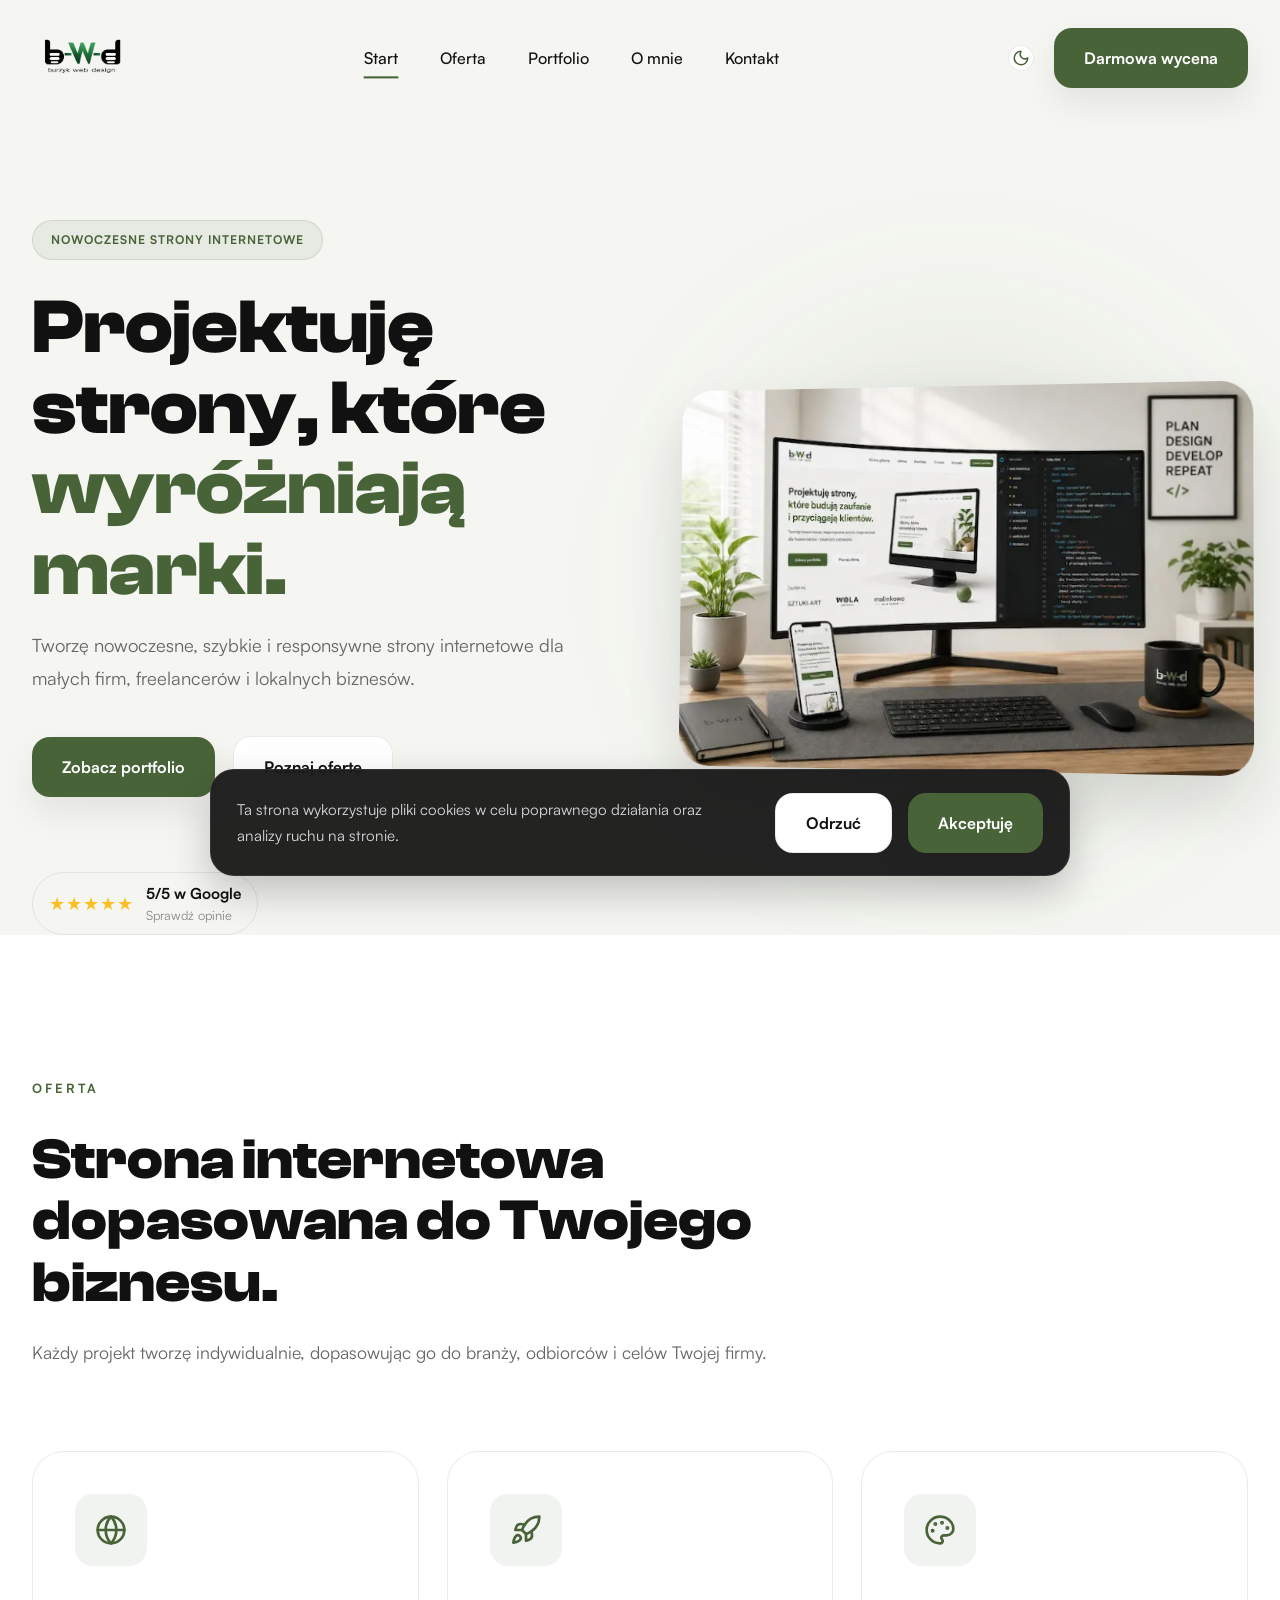
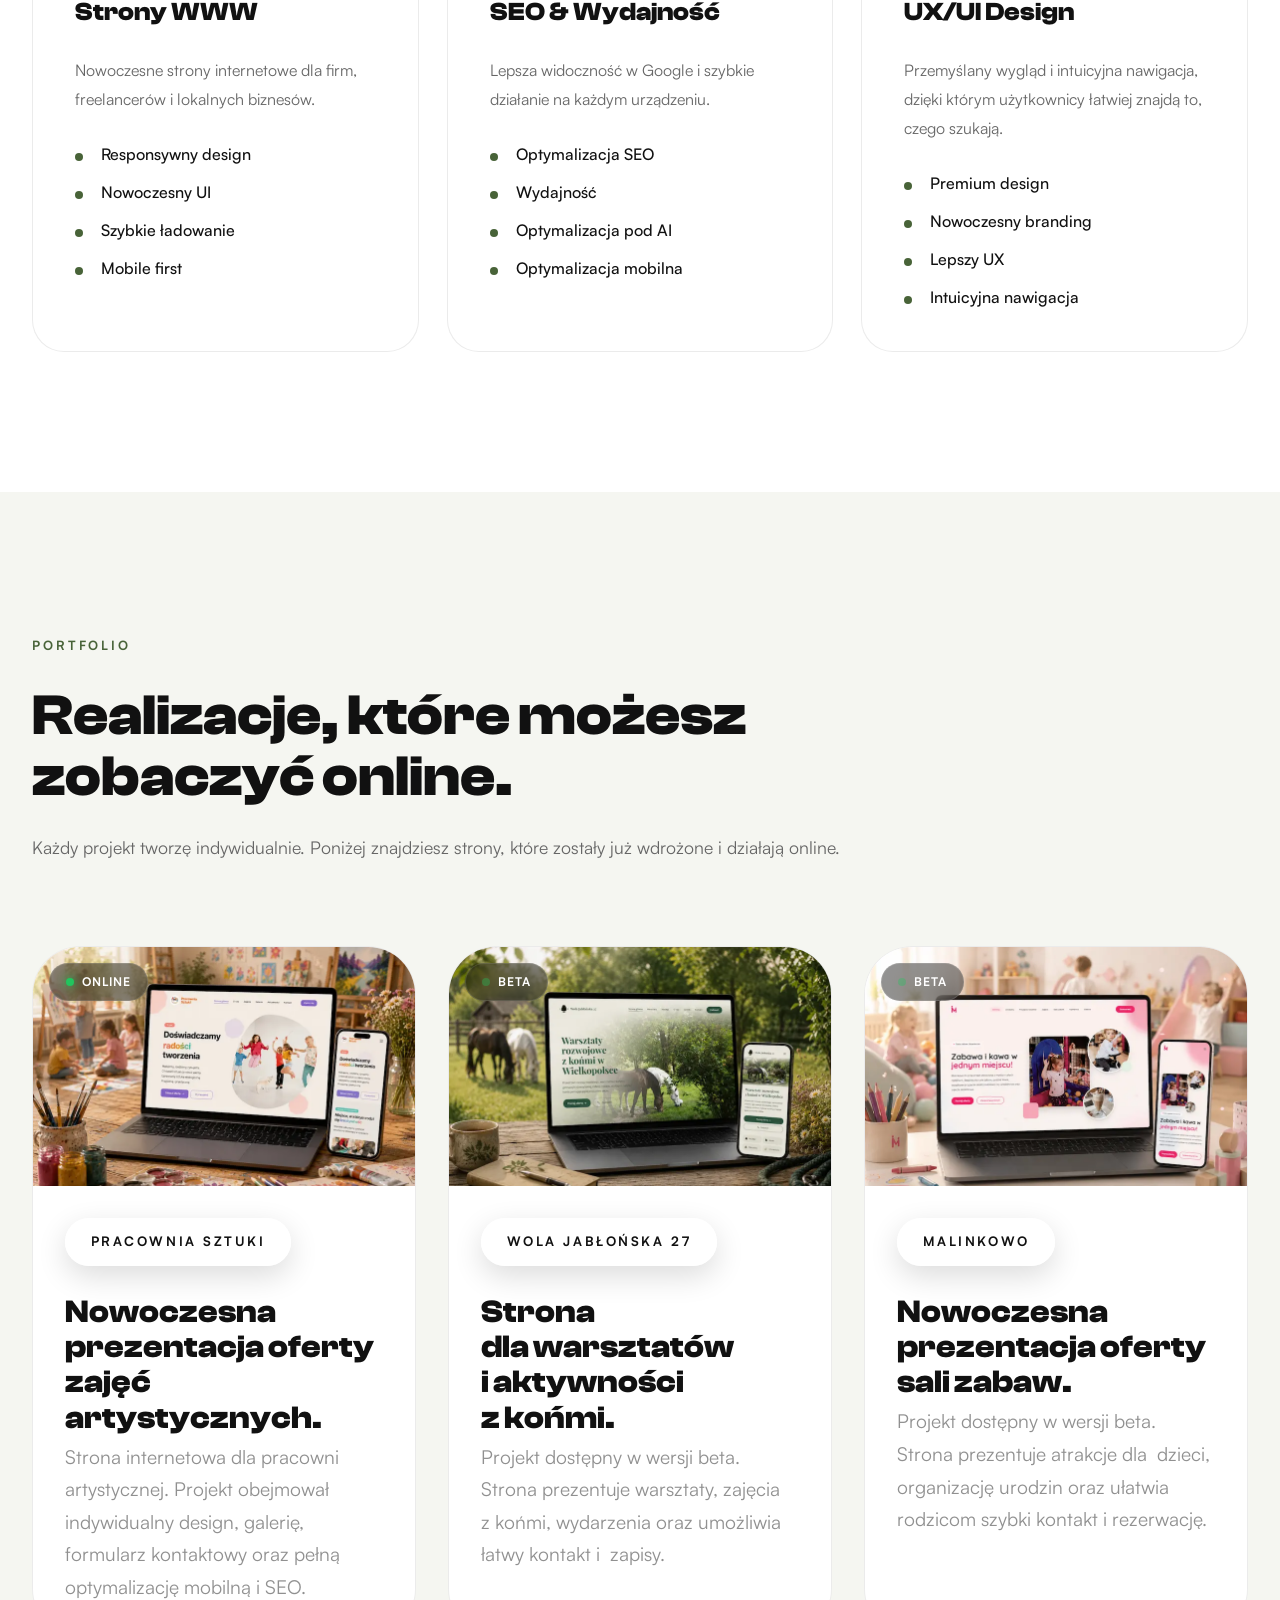
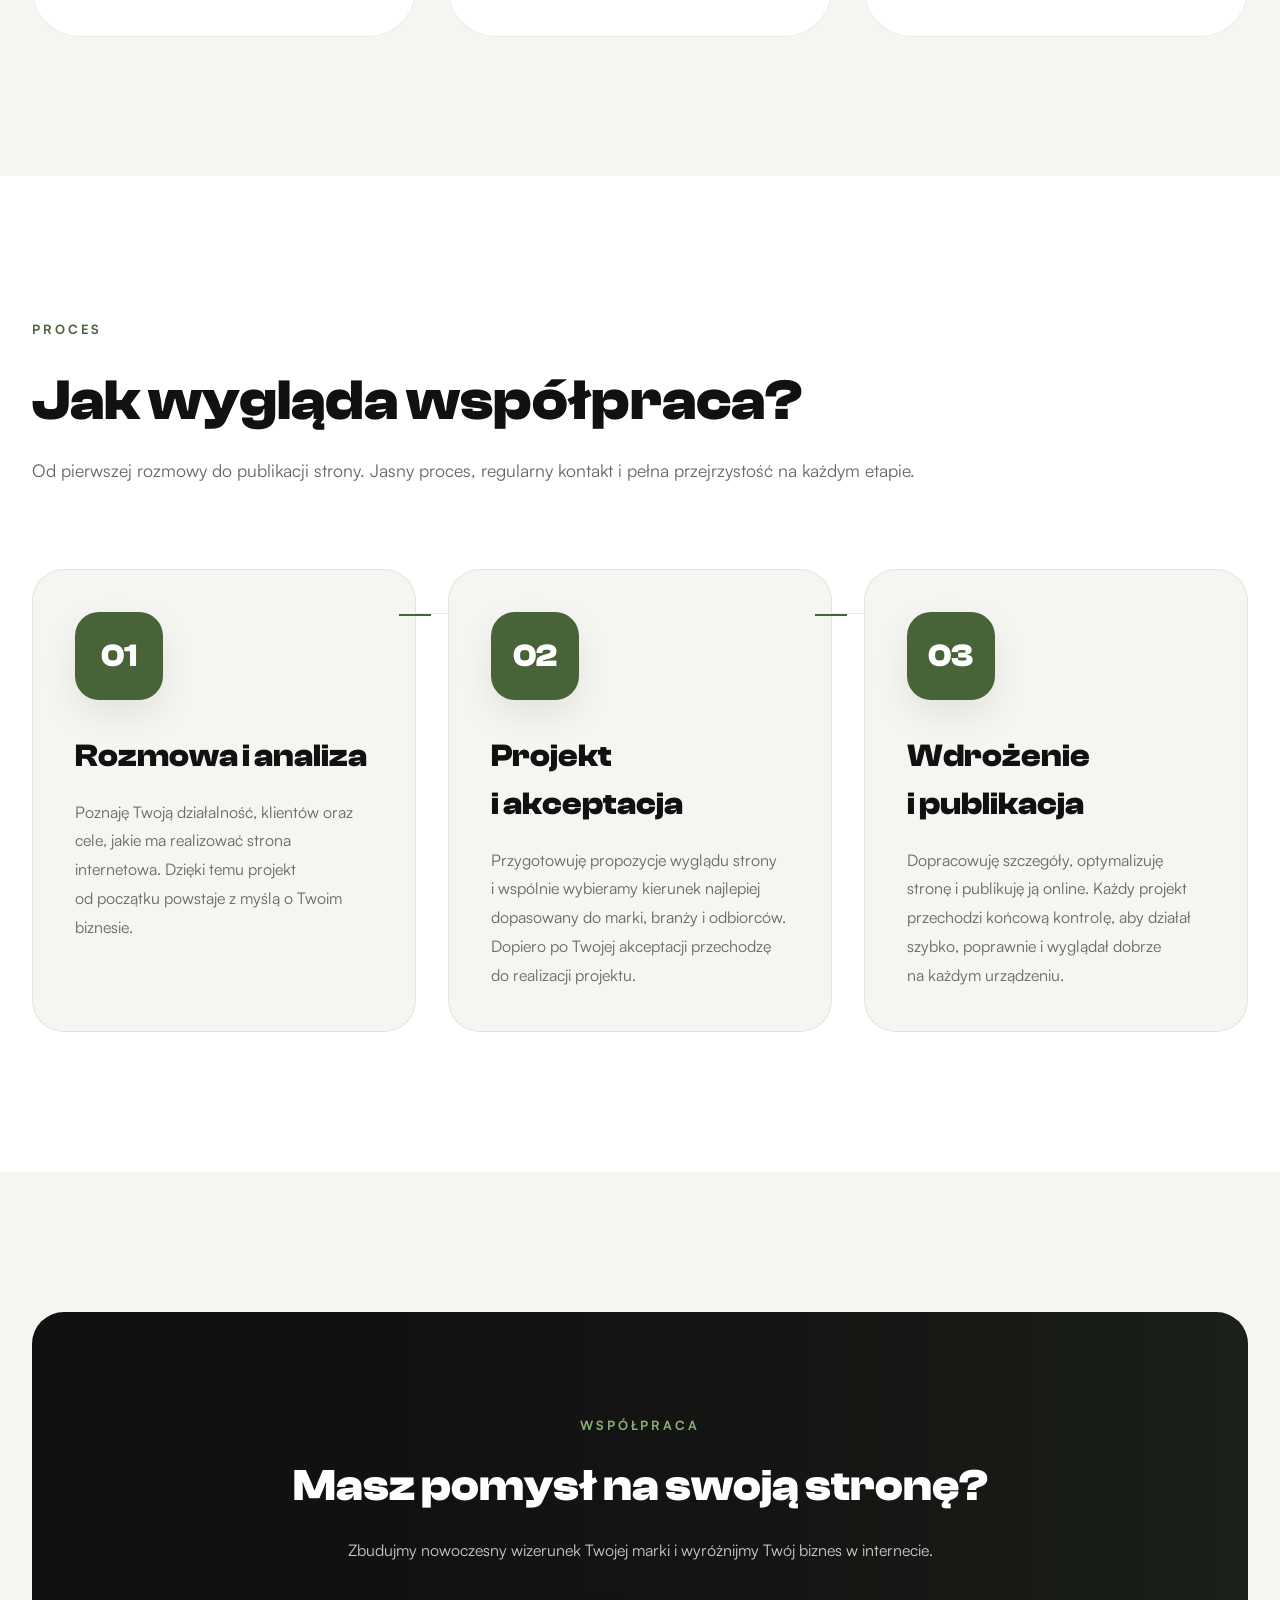
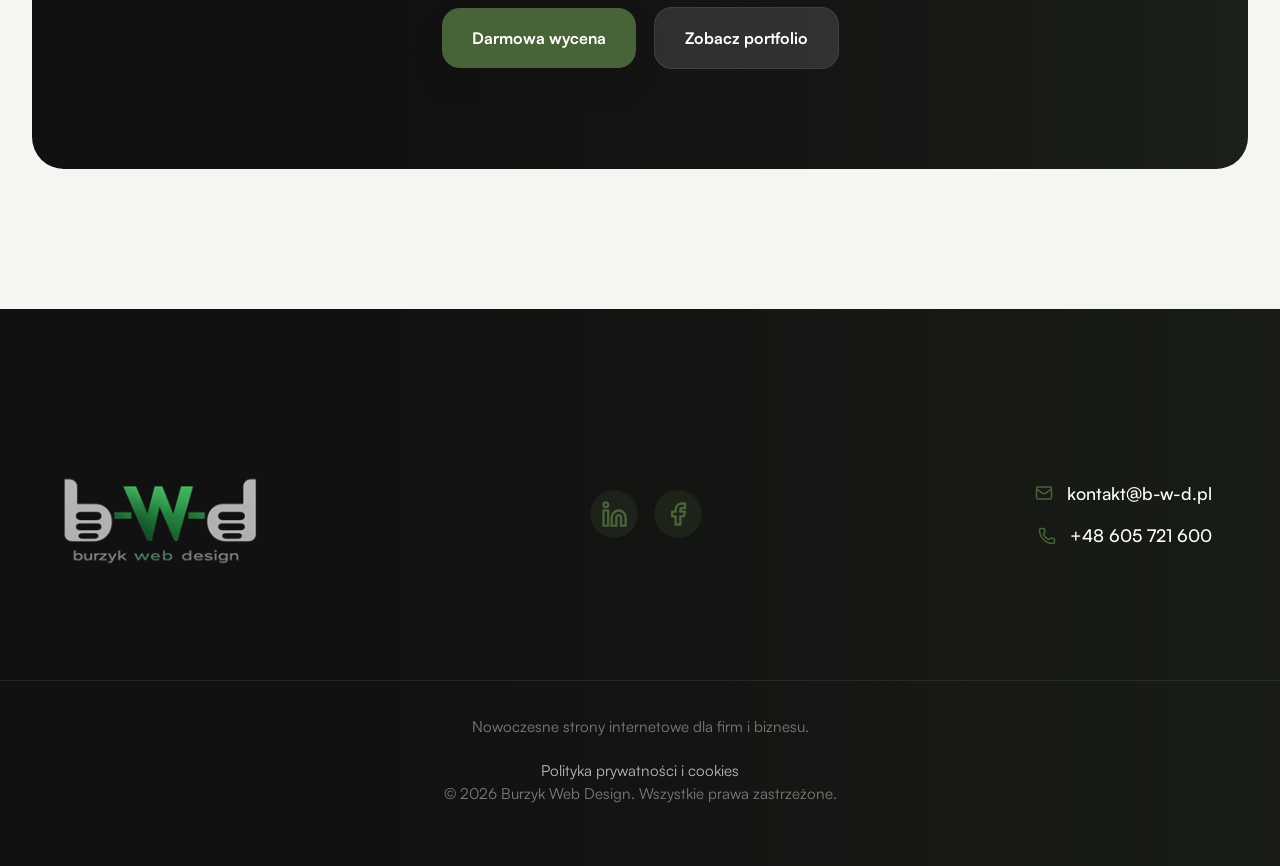
==== commit b7c336d3: "SEO Dodanie opinii + ujednolicenie i dopracowanie SEO + apple icon" ====
--- a/index.html
+++ b/index.html
@@ -5,11 +5,11 @@
 
     <meta name="viewport" content="width=device-width, initial-scale=1.0" />
 
-    <title>b-w-d | Burzyk Web Design | Nowoczesne strony internetowe</title>
+    <title>b-w-d - Tworzenie stron internetowych | Burzyk Web Design</title>
 
     <meta
       name="description"
-      content="Burzyk Web Design tworzy nowoczesne strony internetowe, landing page i projekty premium UI dla firm i lokalnego biznesu."
+      content="Tworzę nowoczesne strony internetowe, landing page i rozwiązania webowe dla małych firm, lokalnych marek i twórców. SEO, wydajność i UX w standardzie."
     />
 
     <meta name="robots" content="index, follow" />
@@ -20,8 +20,11 @@
 
     <meta
       property="og:title"
-      content="Burzyk Web Design | Nowoczesne strony internetowe"
+      content="b-w-d - Nowoczesne strony internetowe dla firm"
     />
+
+    <meta property="og:site_name" content="b-w-d" />
+    <meta property="og:locale" content="pl_PL" />
 
     <meta
       property="og:description"
@@ -32,13 +35,29 @@
 
     <meta property="og:url" content="https://b-w-d.pl/" />
 
+    <meta name="twitter:card" content="summary_large_image" />
+
+    <meta
+      name="twitter:title"
+      content="b-w-d - Nowoczesne strony internetowe dla firm"
+    />
+
+    <meta
+      name="twitter:description"
+      content="Tworzę nowoczesne strony internetowe, landing page i rozwiązania webowe dla firm i lokalnych marek."
+    />
+
+    <meta
+      name="twitter:image"
+      content="https://b-w-d.pl/assets/og-cover.webp"
+    />
+
     <link rel="canonical" href="https://b-w-d.pl/" />
 
     <meta name="theme-color" content="#0f0f0f" />
 
-    <link rel="icon" type="image/png" href="./assets/ico.png" />
-
-    <link rel="icon" href="/favicon.ico" />
+    <link rel="icon" href="/favicon.ico" sizes="any" />
+    <link rel="apple-touch-icon" href="/apple-touch-icon.png" />
 
     <!-- CSS -->
 
@@ -71,6 +90,43 @@
 
       gtag("config", "G-4DQYSGXKF8");
     </script>
+
+    <script type="application/ld+json">
+      {
+        "@context": "https://schema.org",
+        "@type": "ProfessionalService",
+        "@id": "https://b-w-d.pl/#organization",
+        "name": "b-w-d - Tworzenie Stron Internetowych",
+        "alternateName": "Burzyk Web Design",
+        "url": "https://b-w-d.pl",
+        "logo": "https://b-w-d.pl/assets/logos/b-w-d.png",
+        "description": "Nowoczesne strony internetowe dla małych firm, lokalnych marek i twórców.",
+        "email": "kontakt@b-w-d.pl",
+        "telephone": "+48605721600",
+        "priceRange": "$$",
+        "founder": {
+          "@type": "Person",
+          "name": "Artur Burzała"
+        },
+        "areaServed": {
+          "@type": "Country",
+          "name": "Poland"
+        },
+        "sameAs": [
+          "https://www.linkedin.com/in/artur-burzala/",
+          "https://www.facebook.com/burzykwebdesign"
+        ]
+      }
+    </script>
+
+    <script type="application/ld+json">
+      {
+        "@context": "https://schema.org",
+        "@type": "WebSite",
+        "name": "b-w-d",
+        "url": "https://b-w-d.pl"
+      }
+    </script>
   </head>
 
   <body>
@@ -81,11 +137,15 @@
     <header class="navbar">
       <div class="container navbar-container">
         <a href="./index.html" class="logo">
-          <img class="logo-light" src="./assets/logos/BWD.png" alt="BWD Logo" />
+          <img
+            class="logo-light"
+            src="./assets/logos/b-w-d2.png"
+            alt="b-w-d Logo"
+          />
           <img
             class="logo-dark"
             src="./assets/logos/B-W-D.png"
-            alt="BWD Logo"
+            alt="b-w-d Logo"
           />
         </a>
 
@@ -151,24 +211,22 @@
 
               <a href="./oferta.html" class="btn-secondary"> Poznaj ofertę </a>
             </div>
-
-            <!-- OPINIE - HIDE -->
-
-            <!--<div class="hero-rating">
-            <div class="hero-avatars">
-              <img src="./assets/images/avatar-1.jpg" alt="" />
-
-              <img src="./assets/images/avatar-2.jpg" alt="" />
-
-              <img src="./assets/images/avatar-3.jpg" alt="" />
-            </div>
-
-            <div class="hero-rating-text">
-              <span>★★★★★</span>
-
-              <p>Nowoczesne projekty dla różnych branż</p>
-            </div>
-          </div>-->
+            <a
+              href="https://share.google/EmMryTRcSAUHCLq2Y"
+              target="_blank"
+              rel="noopener noreferrer"
+              class="hero-rating"
+              aria-label="Zobacz opinie Google"
+            >
+              <div class="hero-rating-stars">
+                <span>★★★★★</span>
+              </div>
+
+              <div class="hero-rating-text">
+                <strong>5/5 w Google</strong>
+                <p>Sprawdź opinie</p>
+              </div>
+            </a>
           </div>
 
           <div class="hero-visual reveal">
@@ -496,12 +554,12 @@
             <img
               class="footer-logo-light"
               src="./assets/logos/B-W-D.png"
-              alt="BWD Logo"
+              alt="b-w-d Logo"
             />
             <img
               class="footer-logo-dark"
-              src="./assets/logos/BWD.png"
-              alt="BWD Logo"
+              src="./assets/logos/b-w-d2.png"
+              alt="b-w-d Logo"
             />
           </div>
         </div>
--- a/style/hero.css
+++ b/style/hero.css
@@ -94,10 +94,43 @@
 /* HERO RATING */
 
 .hero-rating {
-  display: flex;
-  align-items: center;
-
-  gap: 16px;
+  display: inline-flex;
+  align-items: center;
+  gap: 0.75rem;
+
+  margin-top: 2rem;
+  padding: 0.6rem 1rem;
+
+  background: var(--surface);
+  border: 1px solid var(--border);
+
+  border-radius: 999px;
+
+  text-decoration: none;
+  color: inherit;
+
+  transition: transform 0.2s ease;
+}
+
+.hero-rating:hover {
+  transform: translateY(-2px);
+}
+
+.hero-rating-stars {
+  color: #fbbf24;
+  font-size: 1.1rem;
+  line-height: 1;
+  letter-spacing: 1px;
+}
+
+.hero-rating-text strong {
+  display: block;
+  font-size: 0.95rem;
+}
+
+.hero-rating-text p {
+  font-size: 0.8rem;
+  opacity: 0.75;
 }
 
 /* HERO AVATARS */
@@ -118,16 +151,6 @@
 
 .hero-avatars img:first-child {
   margin-left: 0;
-}
-
-/* HERO RATING TEXT */
-
-.hero-rating-text span {
-  color: var(--rating-star);
-}
-
-.hero-rating-text p {
-  font-size: 0.9rem;
 }
 
 /* HERO VISUAL */
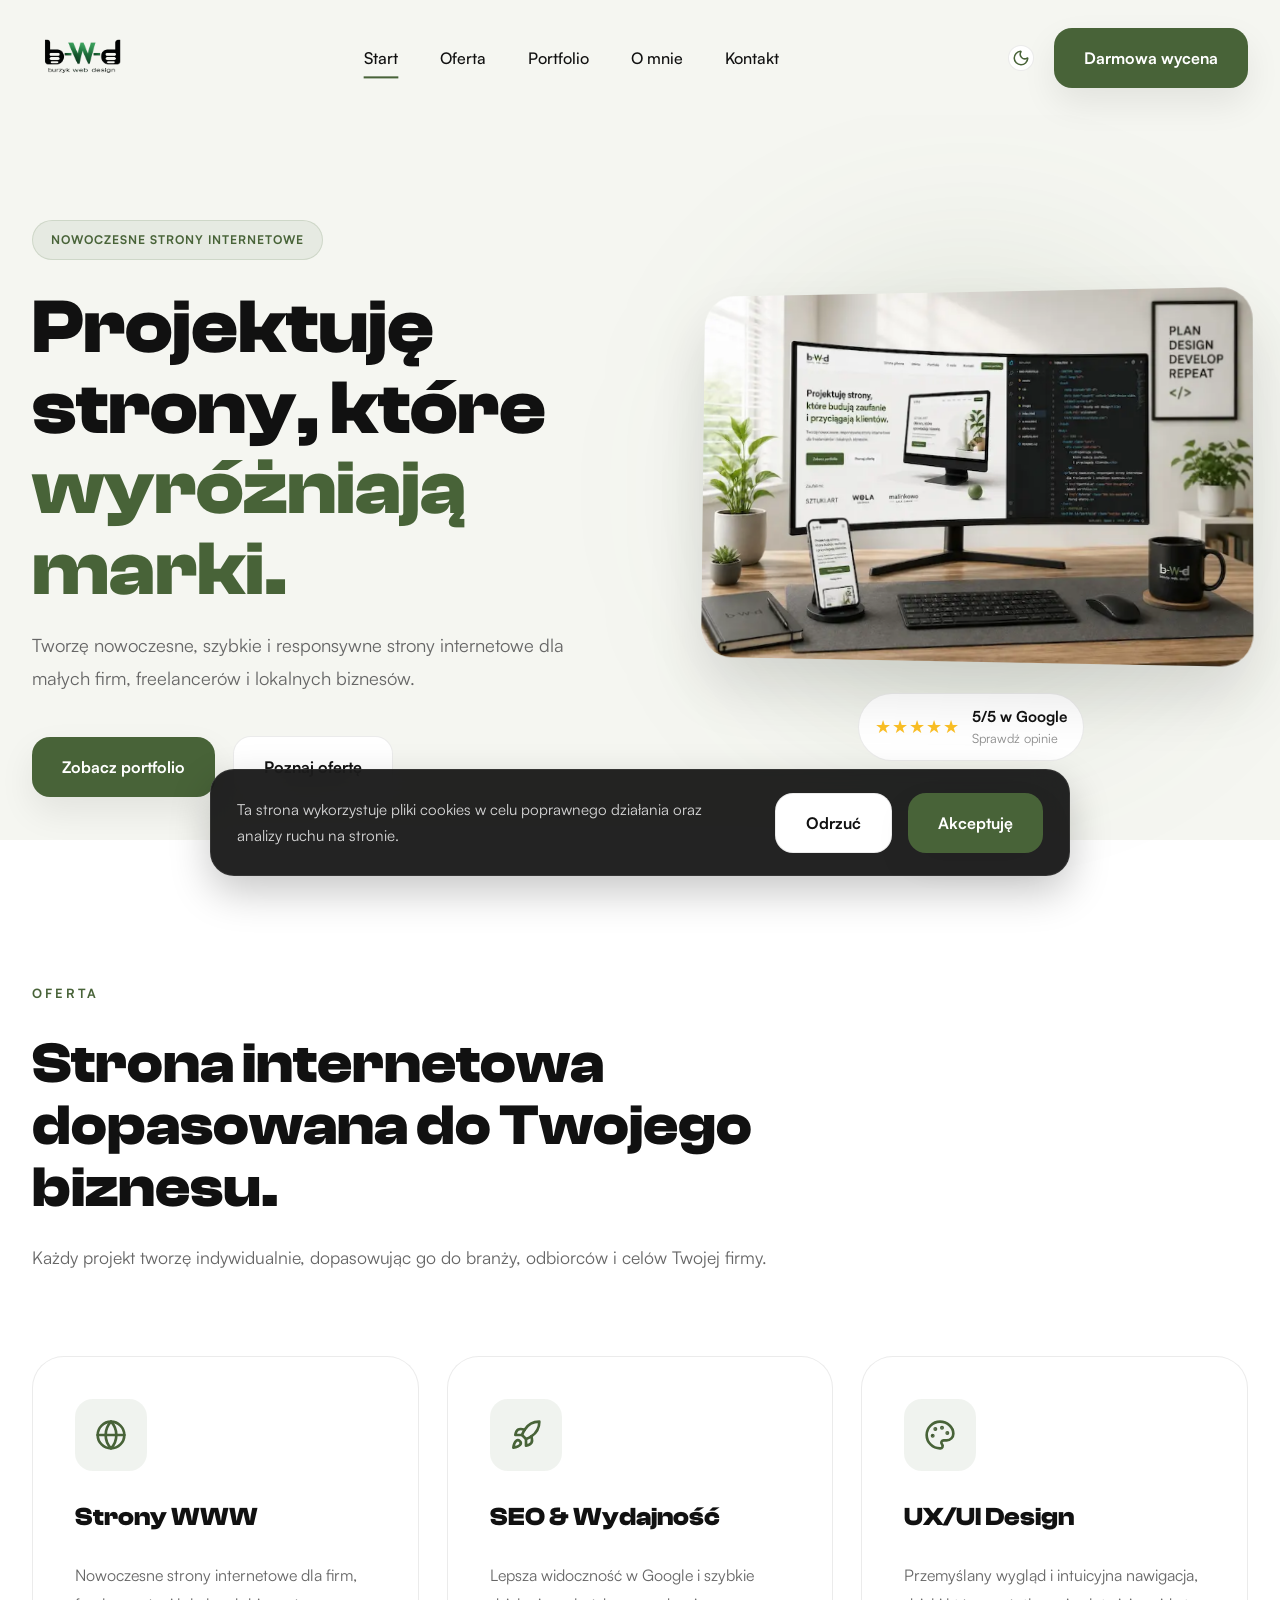
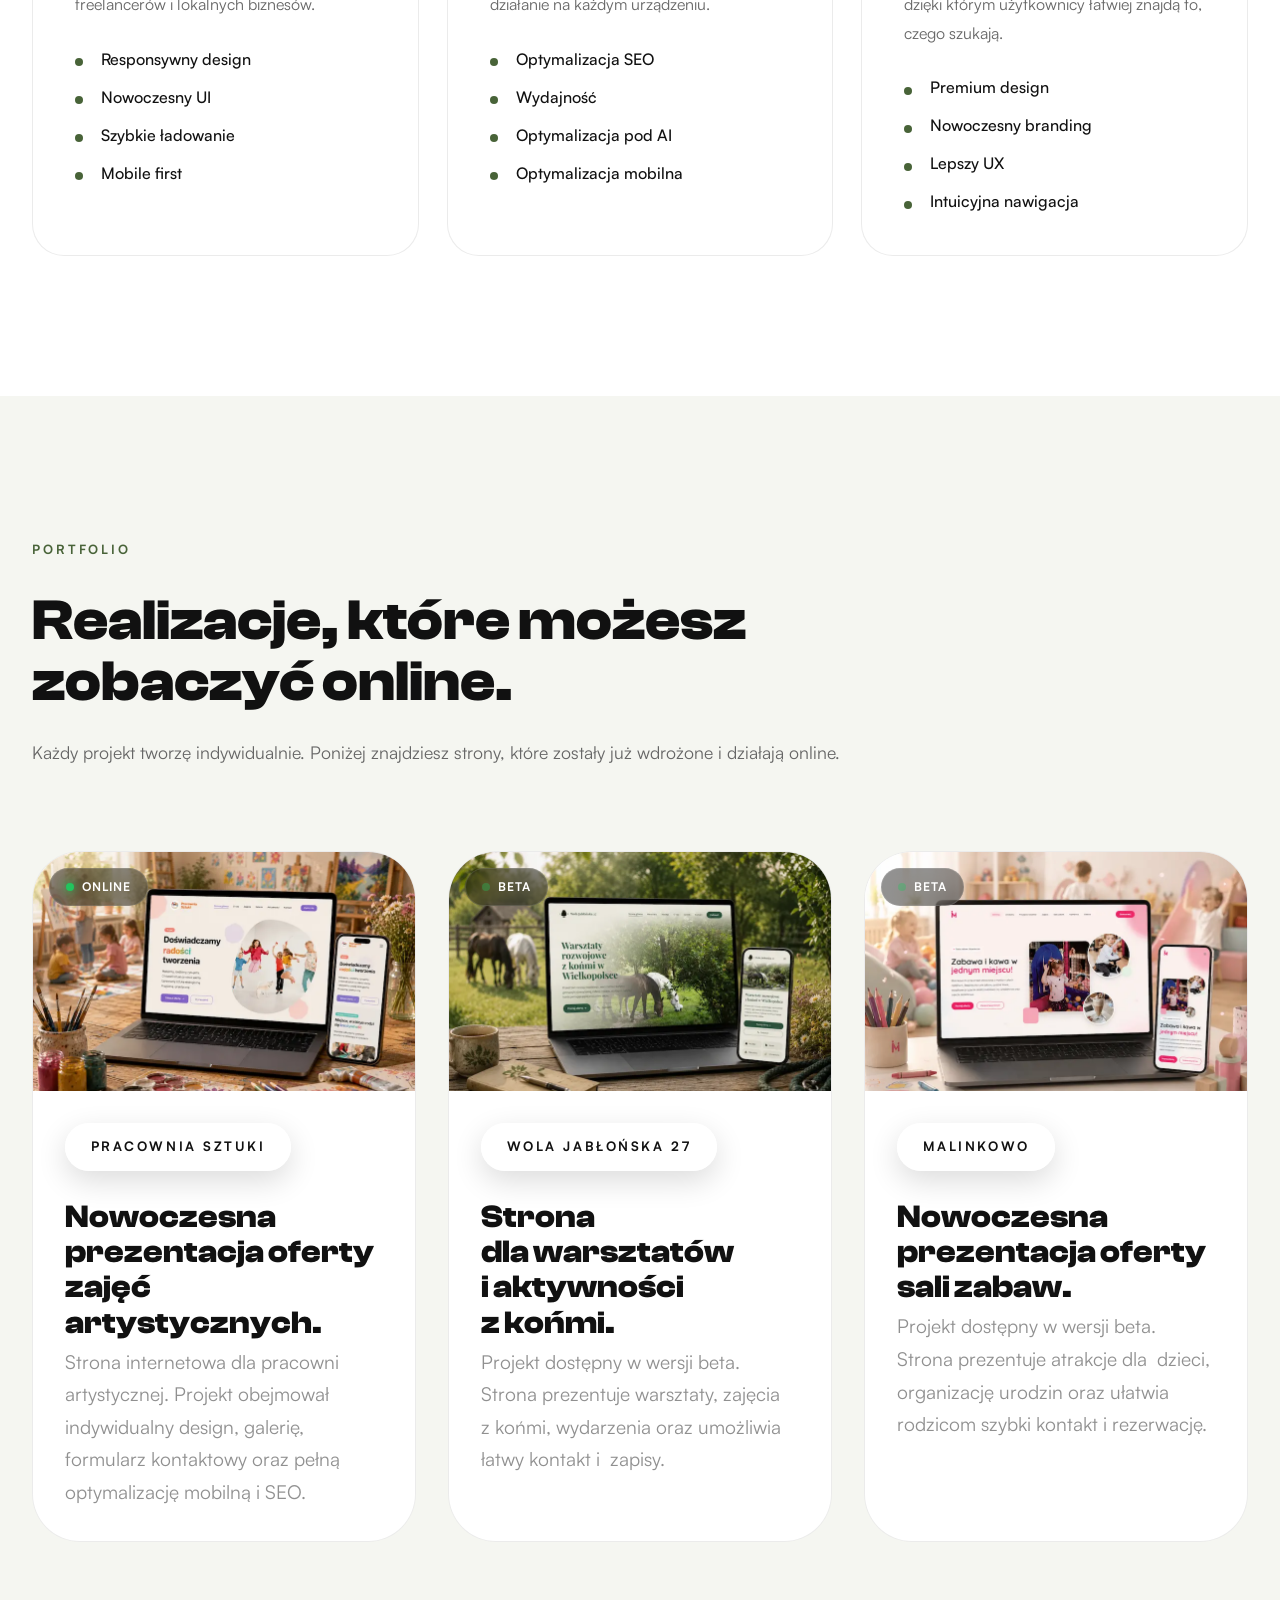
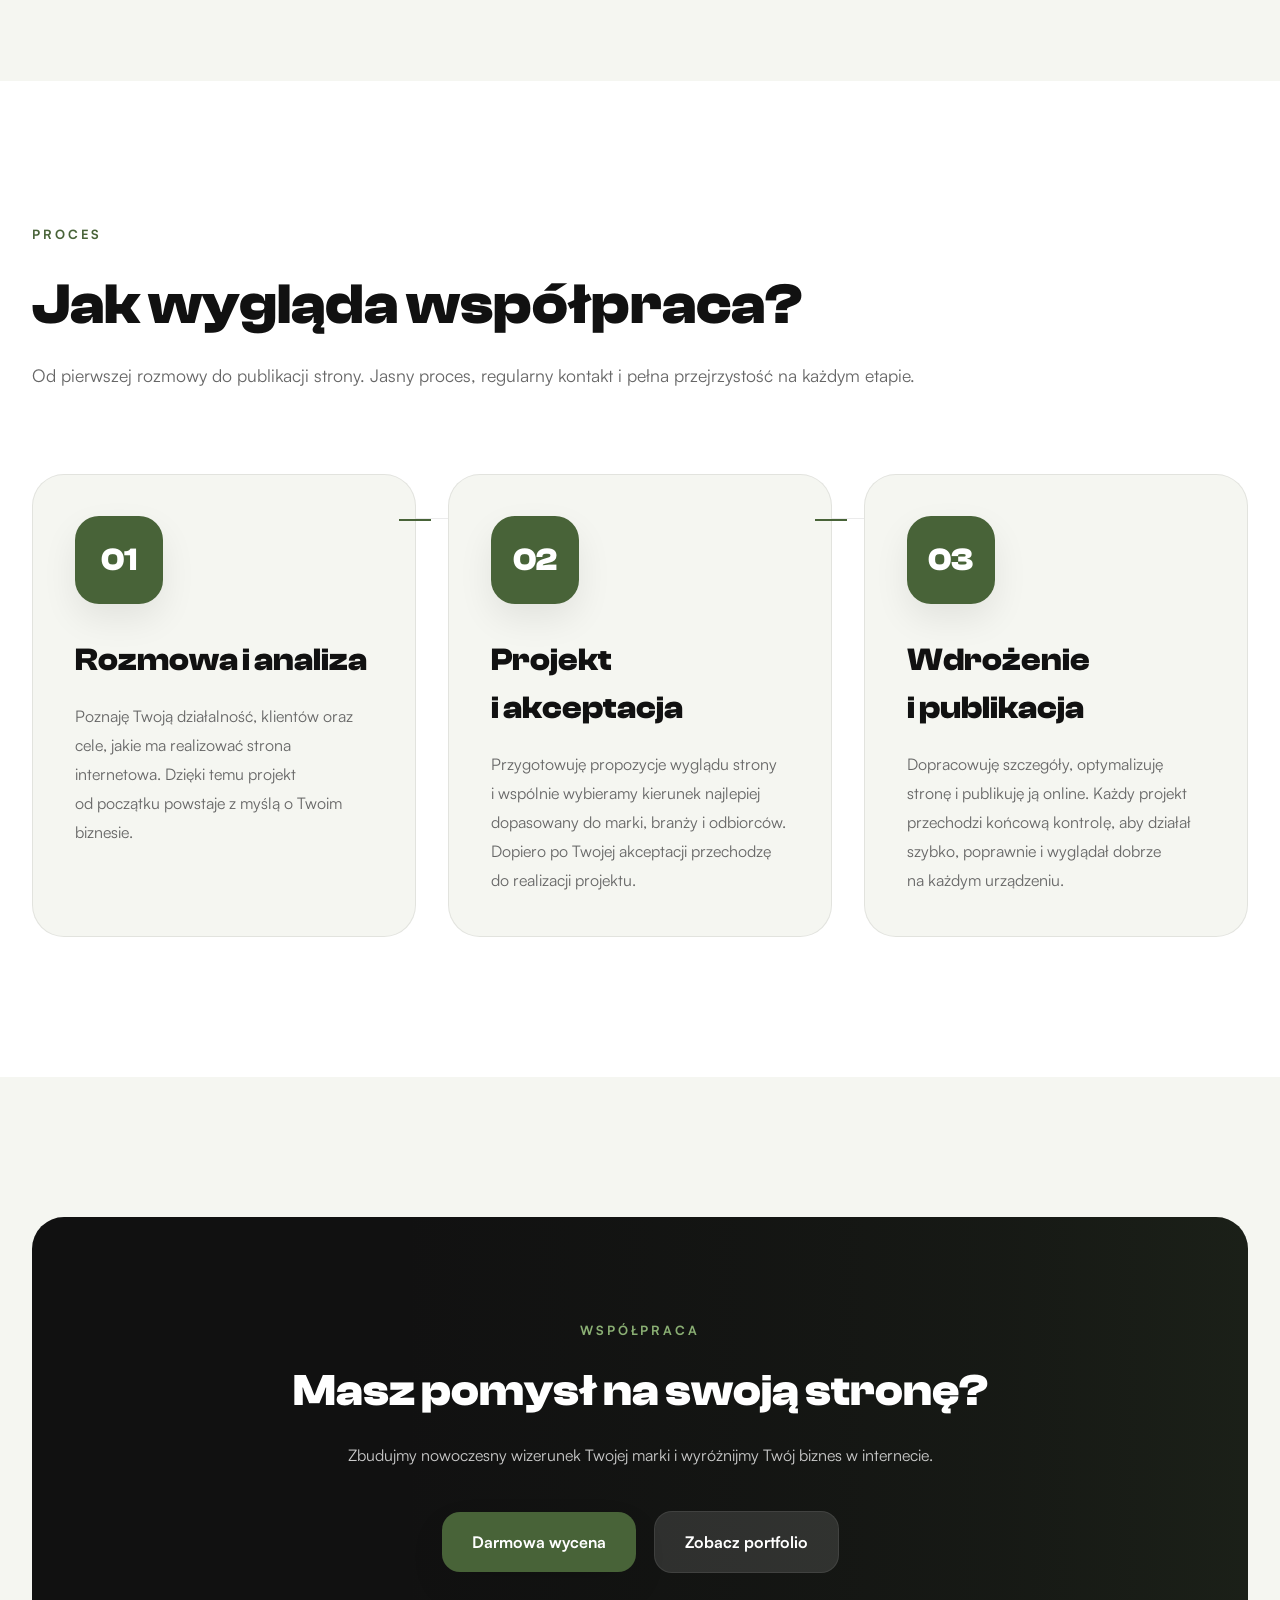
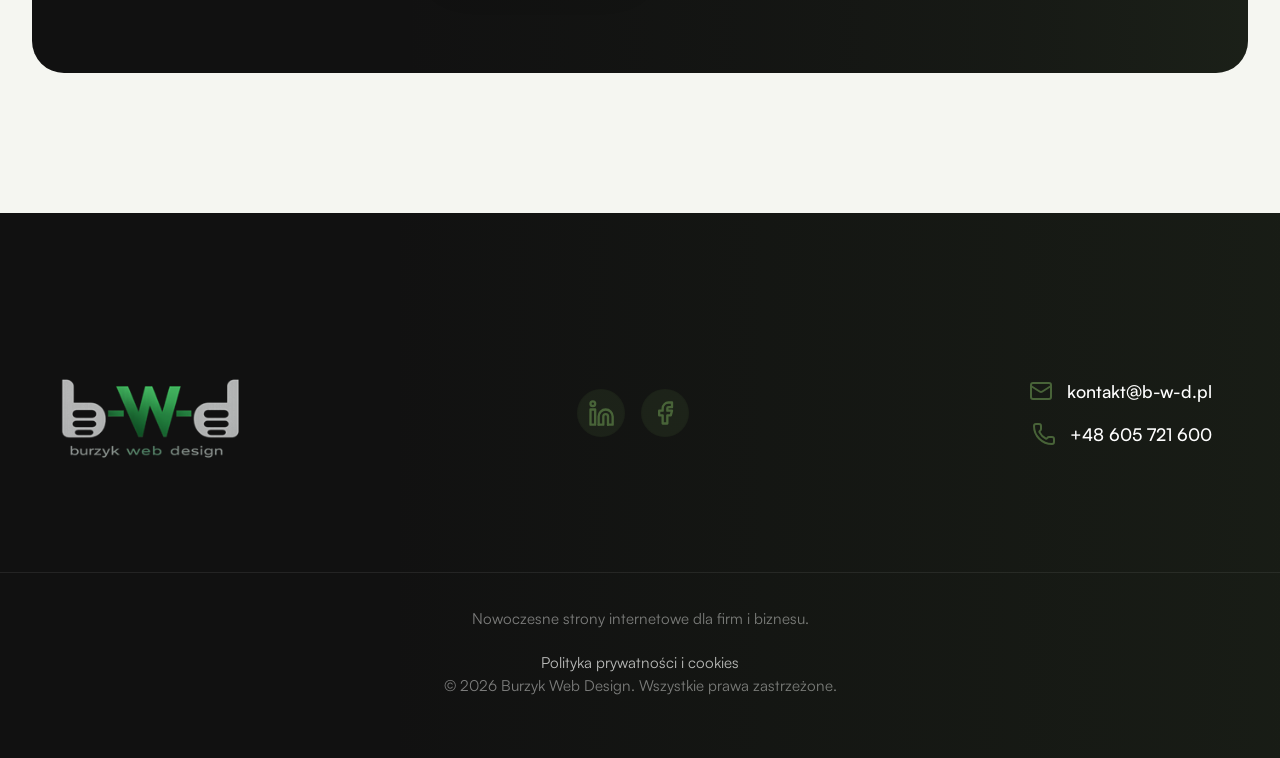
==== commit ef10984b: "css clean up czyszczenie css po migracji do b-w-d 2.0" ====
--- a/index.html
+++ b/index.html
@@ -211,6 +211,16 @@
 
               <a href="./oferta.html" class="btn-secondary"> Poznaj ofertę </a>
             </div>
+          </div>
+
+          <div class="hero-visual reveal">
+            <div class="desktop-mockup">
+              <img
+                src="./assets/mockups/hero-desktop.webp"
+                alt="Desktop Website"
+                decoding="async"
+              />
+            </div>
             <a
               href="https://share.google/EmMryTRcSAUHCLq2Y"
               target="_blank"
@@ -227,16 +237,6 @@
                 <p>Sprawdź opinie</p>
               </div>
             </a>
-          </div>
-
-          <div class="hero-visual reveal">
-            <div class="desktop-mockup">
-              <img
-                src="./assets/mockups/hero-desktop.webp"
-                alt="Desktop Website"
-                decoding="async"
-              />
-            </div>
 
             <div class="hero-glow"></div>
           </div>
@@ -405,7 +405,7 @@
                 <span class="project-status status-beta"> BETA </span>
 
                 <img
-                  src="assets/mockups/wola.webp"
+                  src="./assets/mockups/wola.webp"
                   alt="Wola Jabłońska 27"
                   loading="lazy"
                   decoding="async"
@@ -434,7 +434,7 @@
                 <span class="project-status status-beta"> BETA </span>
 
                 <img
-                  src="assets/mockups/malinkowo.webp"
+                  src="./assets/mockups/malinkowo.webp"
                   alt="Wola Jabłońska 27"
                   loading="lazy"
                   decoding="async"
@@ -547,7 +547,7 @@
     </main>
     <!-- FOOTER -->
 
-    <footer class="footer" id="kontakt">
+    <footer class="footer" id="footer">
       <div class="container footer-content">
         <div class="footer-brand reveal">
           <div class="footer-logo">
--- a/style/global.css
+++ b/style/global.css
@@ -255,7 +255,6 @@
 
   --shadow-floating:
     0 20px 40px rgba(0,0,0,.4);
-  --footer-bg: #090b0f;
 
   --text-white-light: rgba(17,17,17,0.55);
   --text-white-muted: rgba(17,17,17,0.75);
@@ -357,16 +356,6 @@
   text-rendering: optimizeLegibility;
 }
 
-/* PORTFOLIO SECTION COLORS */
-
-.portfolio-group {
-  background: var(--white);
-}
-
-.portfolio-group-dark {
-  background: var(--bg);
-}
-
 /* TYPOGRAPHY */
 
 h1,
@@ -504,6 +493,11 @@
 
 .section {
   padding: var(--section-spacing) 0;
+  background: var(--bg);
+}
+
+.section.alt {
+  background: var(--white);
 }
 
 .hover-transition {
@@ -568,469 +562,6 @@
   opacity: 1;
 
   transform: translateY(0);
-}
-
-/* PORTFOLIO GROUPS */
-
-.portfolio-group-dark {
-  position: relative;
-
-  display: flow-root;
-
-  box-sizing: border-box;
-
-  background: linear-gradient(
-    180deg,
-    rgba(255, 255, 255, 0.025),
-    rgba(255, 255, 255, 0.01)
-  );
-
-  overflow: hidden;
-}
-
-.portfolio-group-dark::before {
-  content: "";
-
-  position: absolute;
-  inset: 0;
-
-  background:
-    radial-gradient(circle at top left, var(--overlay-white-soft), transparent 35%),
-    radial-gradient(circle at bottom right, var(--overlay-white-light), transparent 40%);
-
-  pointer-events: none;
-}
-
-/* GROUP HEADER */
-
-.portfolio-group-header {
-  max-width: 100%;
-
-  margin-bottom: clamp(2rem, 4vw, 4rem);
-}
-
-.portfolio-group-label {
-  display: inline-block;
-
-  margin-bottom: 1.2rem;
-
-  font-size: clamp(0.78rem, 0.7vw, 1.2rem);
-  font-weight: 600;
-
-  letter-spacing: 0.24rem;
-  text-transform: uppercase;
-
-  opacity: 1;
-
-  color: var(--primary);
-}
-
-.portfolio-group-header h3 {
-  margin-bottom: 1.6rem;
-
-  font-size: clamp(2.2rem, 4.5vw, 4rem);
-  line-height: 1.02;
-  letter-spacing: 0em;
-
-  max-width: 100%;
-}
-
-.portfolio-group-header p {
-  max-width: 560px;
-
-  font-size: clamp(1rem, 1.4vw, 1.7rem);
-  line-height: 1.7;
-
-  opacity: 0.72;
-}
-
-/* BASE LAYOUT */
-
-.portfolio-layout {
-  display: flex;
-  gap: 2.4rem;
-
-  justify-content: space-between;
-}
-
-.portfolio-column,
-.portfolio-center-stack {
-  display: flex;
-  flex-direction: column;
-  gap: 2.4rem;
-
-  min-width: 0;
-}
-
-.portfolio-column .project-card {
-  flex: 1;
-}
-
-.portfolio-layout-beauty {
-  align-items: stretch;
-}
-
-
-.portfolio-layout-professional {
-  align-items: stretch;
-}
-
-/* CREATIVE LAYOUT FIX */
-
-.portfolio-layout-creative {
-  align-items: stretch;
-}
-
-.portfolio-layout-creative .portfolio-column,
-.portfolio-layout-creative {
-  align-self: stretch;
-}
-
-/* PROJECT CARD */
-
-.project-card {
-  position: relative;
-
-  display: flex;
-  flex-direction: column;
-
-  overflow: hidden;
-
-  border-radius: 3rem;
-
-  background: var(--white);
-
-  border: 1px solid var(--border);
-
-  box-shadow:
-    0 10px 30px rgba(0, 0, 0, 0.035),
-    0 2px 8px rgba(0, 0, 0, 0.025);
-
-  transition:
-    border-color 0.45s ease,
-    box-shadow 0.45s ease,
-    transform 0.45s ease;
-
-  backface-visibility: hidden;
-
-  will-change: transform;
-
-  -webkit-mask-image: -webkit-radial-gradient(white, black);
-
-  mask-image: radial-gradient(white, black);
-}
-
-.project-card:hover {
-  transform: translateY(-10px);
-
-  border-color: var(--border-light);
-
-  box-shadow:
-    0 30px 90px rgba(0,0,0,0.35),
-    0 0 0 1px rgba(255,255,255,0.02);
-}
-
-.project-card.reveal {
-  will-change: transform, opacity;
-}
-
-.project-card {
-  cursor: pointer;
-}
-
-/* IMAGE */
-
-.project-image {
-  position: relative;
-
-  aspect-ratio: 16 / 10;
-  overflow: hidden;
-}
-
-.project-image img {
-  width: 100%;
-  height: 100%;
-
-  object-fit: cover;
-  object-position: top;
-
-  display: block;
-
-  transition:
-    transform 0.45s ease,
-    filter 0.35s ease;
-}
-
-.project-card:hover .project-image img {
-  transform: scale(1.03);
-}
-
-/* CONTENT */
-
-.project-content {
-  padding: 2rem;
-}
-
-.project-tag {
-  display: inline-flex;
-  align-items: center;
-  justify-content: center;
-
-  margin-bottom: 1.8rem;
-
-  padding: 0.9rem 1.6rem;
-
-  border-radius: 999px;
-
-  background: var(--glass-white-strong);
-
-  color: var(--text);
-
-  font-size: 0.82rem;
-  font-weight: 700;
-
-  letter-spacing: 0.16rem;
-  text-transform: uppercase;
-
-  box-shadow:
-    0 10px 30px rgba(0,0,0,0.14);
-
-  backdrop-filter: blur(var(--blur-glass));
-  -webkit-backdrop-filter: blur(var(--blur-glass));
-
-  opacity: 1;
-}
-
-.project-content .project-tag .project-tag {
-  align-self: flex-start;
-
-  text-align: center;
-}
-
-.project-content h3 {
-  margin-bottom: 0.3rem;
-
-  font-size: clamp(2rem, 1.45vw, 3rem);
-
-  min-height: 1.8rem;
-
-  line-height: 1.12;
-  letter-spacing: 0em;
-}
-
-.project-content p {
-  font-size: clamp(1.02rem, 0.92vw, 1.55rem);
-
-  min-height: 3rem;
-  
-  line-height: 1.75;
-
-  opacity: 0.72;
-}
-
-.project-status {
-  position: absolute;
-
-  top: 16px;
-  left: 16px;
-
-  z-index: 3;
-
-  display: inline-flex;
-
-  align-items: center;
-
-  gap: 0.5rem;
-
-  padding: 0.55rem 1rem;
-
-  border-radius: 999px;
-
-  background: rgba(17, 17, 17, 0.45);
-
-  backdrop-filter: blur(12px);
-  -webkit-backdrop-filter: blur(12px);
-
-  border: 1px solid rgba(255,255,255,0.12);
-
-  color: #ffffff;
-
-  font-size: 0.75rem;
-
-  font-weight: 700;
-
-  letter-spacing: 0.08em;
-
-  text-transform: uppercase;
-
-  cursor: pointer;
-}
-
-.project-status::before {
-  content: "";
-
-  width: 8px;
-  height: 8px;
-
-  border-radius: 50%;
-}
-
-.status-online::before {
-  background: #22c55e;
-
-  box-shadow:
-    0 0 8px rgba(34,197,94,.8),
-    0 0 16px rgba(34,197,94,.5);
-}
-
-.status-beta::before {
-  background: #22c55e;
-
-  opacity: .35;
-
-  box-shadow: none;
-}
-
-.project-status-tooltip {
-  position: absolute;
-
-  bottom: calc(100% + 12px);
-  right: 0;
-
-  opacity: 0;
-  visibility: hidden;
-
-  padding: 0.75rem 1rem;
-
-  border-radius: var(--radius-md);
-
-  background: var(--glass-dark);
-
-  color: white;
-
-  font-size: 0.8rem;
-
-  white-space: nowrap;
-
-  transition: var(--transition);
-}
-
-.project-status:hover .project-status-tooltip {
-  opacity: 1;
-
-  visibility: visible;
-}
-
-.concept-status {
-  background: transparent;
-
-  border: none;
-
-  box-shadow: none;
-
-  color: var(--text-muted);
-
-  font-size: 0.75rem;
-
-  font-weight: 600;
-
-  letter-spacing: 0.08em;
-
-  text-transform: uppercase;
-}
-
-.concept-label {
-  display: inline-flex;
-  align-items: center;
-  gap: 0.5rem;
-
-  padding: 0.7rem 1.2rem;
-
-  border-radius: 999px;
-
-  background: rgba(72, 99, 56, 0.08);
-
-  border: 1px solid rgba(72, 99, 56, 0.12);
-
-  color: var(--primary);
-
-  font-size: 0.75rem;
-
-  font-weight: 600;
-
-  letter-spacing: 0.08em;
-
-  text-transform: uppercase;
-}
-
-/* GROUP 01 — BEAUTY */
-
-.portfolio-layout-beauty {
-  align-items: stretch;
-}
-
-.portfolio-layout-beauty .project-card {
-  flex: 1;
-}
-
-.portfolio-layout-beauty .project-image {
-  aspect-ratio: 16 / 11;
-}
-
-/* GROUP 02 — CREATIVE */
-
-.portfolio-layout-creative {
-  align-items: stretch;
-}
-
-.portfolio-layout-creative .portfolio-column {
-  display: flex;
-  flex-direction: column;
-
-  gap: 2.4rem;
-
-  flex: 0 0 calc(33.5% - 1.2rem);
-}
-
-.portfolio-layout-creative .portfolio-column .project-image {
-  aspect-ratio: 16 / 11;
-}
-
-/* CENTER POSTER */
-
-.portfolio-layout-creative {
-  flex: 0 1 calc(33% - 1.2rem);
-
-  min-height: clamp(620px, 52vw, 920px);
-
-  min-width: 0;
-
-  width: 40%;
-
-  aspect-ratio: 0.85 / 1;
-}
-
-
-/* GROUP 03 — PROFESSIONAL */
-
-.portfolio-layout-professional {
-  align-items: stretch;
-}
-
-.project-side-card {
-  width: 32%;
-}
-
-.project-side-card .project-image {
-  aspect-ratio: 16 / 12;
-}
-
-.portfolio-center-stack {
-  width: 36%;
-}
-
-.portfolio-center-stack .project-image {
-  aspect-ratio: 16 / 10;
 }
 
 /* CENY */
@@ -1059,12 +590,6 @@
 
 .pricing-card:hover {
   transform: translateY(-8px);
-
-  border-color: rgba(255,255,255,.18);
-}
-
-.pricing-card.featured {
-  border-color: var(--primary);
 }
 
 .pricing-type {
@@ -1080,6 +605,11 @@
   margin-bottom: 1rem;
 }
 
+.pricing-cta {
+  text-align: center;
+  margin-top: 3rem;
+}
+
 .pricing-price {
   align-self: flex-end;
 
@@ -1088,6 +618,8 @@
   font-size: 1.4rem;
   font-weight: 800;
 
+  text-align: right;
+
   margin-bottom: 3rem;
 }
 
@@ -1105,14 +637,6 @@
   margin-bottom: auto;
 
   line-height: 1.7;
-}
-
-.pricing-price {
-  align-self: flex-end;
-
-  text-align: right;
-
-  margin-bottom: 3rem;
 }
 
 .pricing-title {
@@ -1190,64 +714,53 @@
   color: #ef4444;
 }
 
-@media (max-width: 900px) {
-  .pricing-grid {
-    grid-template-columns: 1fr;
-  }
-}
-
-/* MOBILE */
-
-@media (max-width: 1100px) {
-  .portfolio-layout,
-  .portfolio-layout-beauty,
-  .portfolio-layout-creative,
-  .portfolio-layout-professional {
-    flex-direction: column;
-    width: 100%;
-  }
-
-  .project-center-card,
-  .project-side-card,
-  .portfolio-center-stack {
-    width: 100%;
-  }
-}
-
-@media (max-width: 1100px) {
-
-  .portfolio-layout-creative {
-    aspect-ratio: auto;
-    min-height: auto;
-  }
-
-}
-
-@media (max-width: 768px) {
-
-  .portfolio-group-dark {
-
-    border-radius: 2.5rem;
-  }
-
-  .portfolio-layout,
-  .portfolio-column,
-  .portfolio-center-stack {
-    gap: 2rem;
-  }
-
-  .project-content {
-    padding: 2.4rem;
-  }
-
-  .project-content h3 {
-    font-size: 2.1rem;
-  }
-
-  .portfolio-layout .project-content h3,
-  .portfolio-layout {
-    min-height: auto;
-  }
+.pricing-note {
+  max-width: 700px;
+  margin: 32px auto 0;
+  text-align: center;
+}
+
+.pricing-note p {
+  color: var(--text-light);
+  font-size: 0.95rem;
+  line-height: 1.7;
+}
+
+.maintenance-card {
+  max-width: 720px;
+  margin: 0 auto;
+  padding: 40px;
+  border-radius: var(--radius-lg);
+  background: var(--white);
+  border: 1px solid var(--border);
+}
+
+.maintenance-price {
+  font-size: 1.2rem;
+  margin-bottom: 24px;
+  text-align: center;
+}
+
+.maintenance-price strong {
+  font-size: 1.8rem;
+}
+
+.maintenance-list {
+  list-style: none;
+  padding: 0;
+  margin: 0 0 24px;
+  display: grid;
+  gap: 12px;
+}
+
+.maintenance-list li {
+  color: var(--text);
+}
+
+.maintenance-note {
+  color: var(--text-light);
+  font-size: 0.95rem;
+  text-align: center;
 }
 
 .projects-soon {
@@ -1306,7 +819,7 @@
 
 .project-placeholder {
   aspect-ratio: 16 / 12;
-height: 330px;
+  height: 330px;
   display: flex;
   flex-direction: column;
   align-items: center;
@@ -1409,7 +922,7 @@
 .stat-label {
   margin: 0;
 
-  color: var(--text-secondary);
+  color: var(--text-light);
 
   line-height: 1.4;
 
@@ -1489,7 +1002,7 @@
 }
 
 ::-webkit-scrollbar-track {
-  background: var(--surface);
+  background: var(--bg);
 }
 
 ::-webkit-scrollbar-thumb {
@@ -1497,7 +1010,7 @@
 
   border-radius: 999px;
 
-  border: 3px solid var(--surface);
+  border: 3px solid var(--bg);
 
   transition:
     background .3s ease,
@@ -1508,7 +1021,7 @@
   background: var(--primary-hover);
 
   box-shadow:
-    0 0 12px rgba(0,255,140,.25);
+  0 0 12px var(--primary-glow);
 }
 
 /* scroll progress */
@@ -1543,37 +1056,4 @@
 .fade-out {
   opacity: 0;
   transform: translateY(8px);
-}
-
-.social-icon {
-  width: 28px;
-  height: 28px;
-  display: block;
-
-  transition:
-    transform 0.2s ease,
-    opacity 0.2s ease;
-}
-
-.footer-socials a:hover .social-icon {
-  transform: translateY(-2px);
-}
-
-.contact-icon {
-  width: 18px;
-  height: 18px;
-  flex-shrink: 0;
-}
-
-.contact-detail-icon {
-  width: 28px;
-  height: 28px;
-  display: block;
-  flex-shrink: 0;
-}
-
-.footer-contact-item {
-  display: flex;
-  align-items: center;
-  gap: 0.75rem;
 }
--- a/style/hero.css
+++ b/style/hero.css
@@ -21,7 +21,7 @@
 /* HERO TEXT */
 
 .hero-text {
-  flex: 1;
+  flex: 0 1 52%;
 
   width: 100%;
   max-width: 900px;
@@ -99,9 +99,10 @@
   gap: 0.75rem;
 
   margin-top: 2rem;
+  margin-bottom: 0.5rem;
   padding: 0.6rem 1rem;
 
-  background: var(--surface);
+  background: var(--white);
   border: 1px solid var(--border);
 
   border-radius: 999px;
@@ -158,13 +159,35 @@
 .hero-visual {
   position: relative;
 
-  overflow: visible;
-
-  flex: 1;
-
   display: flex;
-  justify-content: center;
-  align-items: center;
+  flex-direction: column;
+  flex: 0 1 48%;
+  align-items: center;
+
+  gap: 24px;
+}
+
+.hero-rating {
+  margin-top: 8px;
+
+  display: inline-flex;
+  align-items: center;
+  gap: 0.75rem;
+
+  padding: 0.75rem 1rem;
+
+  border-radius: 999px;
+
+  background: var(--white);
+  border: 1px solid var(--border);
+
+  text-decoration: none;
+
+  transition: transform .2s ease;
+}
+
+.hero-rating:hover {
+  transform: translateY(-2px);
 }
 
 /* DESKTOP MOCKUP */
--- a/style/services.css
+++ b/style/services.css
@@ -163,94 +163,6 @@
   background: var(--primary-soft-hover);
 }
 
-/* PRICING */
-
-.pricing-grid {
-  display: grid;
-  grid-template-columns: repeat(3, 1fr);
-  gap: 2rem;
-  margin-top: 4rem;
-}
-
-.pricing-card {
-  position: relative;
-
-  padding: 4rem 3rem 3rem;
-
-  border-radius: 28px;
-
-  background: white;
-}
-
-.pricing-card:hover {
-  transform: translateY(-8px);
-}
-
-.pricing-card.featured {
-  border: 2px solid var(--primary);
-  transform: scale(1.03);
-}
-
-.pricing-badge {
-  position: absolute;
-  top: -12px;
-  left: 50%;
-  transform: translateX(-50%);
-  background: var(--primary);
-  color: white;
-  padding: 0.4rem 1rem;
-  border-radius: 999px;
-  font-size: 0.8rem;
-  font-weight: 600;
-}
-
-.pricing-label {
-  font-size: 0.85rem;
-  letter-spacing: 0.15em;
-  text-transform: uppercase;
-  color: var(--primary);
-  margin-bottom: 1rem;
-}
-
-.pricing-price {
-  margin: 1.5rem 0;
-  font-size: 1.2rem;
-}
-
-.pricing-price span {
-  font-size: 2.5rem;
-  font-weight: 800;
-  color: var(--heading);
-}
-
-.pricing-card ul {
-  list-style: none;
-  padding: 0;
-  margin: 2rem 0;
-}
-
-.pricing-card li {
-  margin-bottom: 0.8rem;
-  color: var(--text);
-}
-
-.pricing-cta {
-  display: flex;
-  justify-content: center;
-
-  margin-top: 4rem;
-}
-
-@media (max-width: 900px) {
-  .pricing-grid {
-    grid-template-columns: 1fr;
-  }
-
-  .pricing-card.featured {
-    transform: none;
-  }
-}
-
 /* PILLS */
 
 .pricing-top {
@@ -316,3 +228,110 @@
 .pricing-top {
   margin-bottom: 2rem;
 }
+
+/* =========================
+   FAQ
+========================= */
+
+.faq-list {
+  max-width: 900px;
+
+  margin: 0 auto;
+}
+
+.faq-item {
+  background: var(--white);
+
+  border: 1px solid var(--border);
+
+  border-radius: var(--radius-lg);
+
+  overflow: hidden;
+
+  transition: var(--transition);
+
+  margin-bottom: 1rem;
+}
+
+.faq-item:hover {
+  border-color: rgba(72, 99, 56, 0.2);
+
+  transform: translateY(-2px);
+}
+
+.faq-question {
+  width: 100%;
+
+  display: flex;
+
+  justify-content: space-between;
+  align-items: center;
+
+  gap: 1rem;
+
+  padding: 1.5rem;
+
+  background: transparent;
+
+  border: none;
+
+  color: var(--text);
+
+  font-size: 1rem;
+  font-weight: 600;
+
+  text-align: left;
+
+  cursor: pointer;
+}
+
+.faq-icon {
+  flex-shrink: 0;
+
+  color: var(--primary);
+
+  font-size: 1.5rem;
+  font-weight: 400;
+
+  transition: transform 0.3s ease;
+}
+
+.faq-icon-svg {
+  width: 18px;
+  height: 18px;
+  transition: transform 0.3s ease;
+}
+
+.faq-item.active .faq-icon-svg {
+  transform: rotate(135deg);
+}
+
+.faq-answer {
+  max-height: 0;
+
+  overflow: hidden;
+
+  transition:
+    max-height 0.35s ease,
+    padding 0.35s ease;
+
+  padding: 0 1.5rem;
+}
+
+.faq-answer p {
+  color: var(--text-light);
+
+  line-height: 1.8;
+
+  padding-bottom: 1.5rem;
+}
+
+/* ACTIVE */
+
+.faq-item.active .faq-answer {
+  max-height: 300px;
+}
+
+.faq-item.active .faq-icon {
+  transform: rotate(45deg);
+}
--- a/style/portfolio.css
+++ b/style/portfolio.css
@@ -139,22 +139,18 @@
   z-index: 50;
 }
 
+.project-top-row .project-tag {
+  margin-bottom: 0;
+}
+
 .project-top-row {
+  margin: 0;
+
   display: flex;
   align-items: center;
   gap: 0.8rem;
 
-  margin-bottom: 1.8rem;
-
   flex-wrap: wrap;
-}
-
-.project-top-row .project-tag {
-  margin-bottom: 0;
-}
-
-.project-top-row {
-  margin: 0;
 
   position: relative;
   top: 0px;
@@ -167,6 +163,290 @@
 
   box-shadow:
     0 8px 24px rgba(0,0,0,0.18);
+}
+
+/* GROUP HEADER */
+
+.portfolio-group-header {
+  max-width: 100%;
+  text-align: start;
+
+  margin-bottom: clamp(2rem, 4vw, 4rem);
+}
+
+.portfolio-group-label {
+  display: inline-block;
+
+  margin-bottom: 1.2rem;
+
+  font-size: clamp(0.78rem, 0.7vw, 1.2rem);
+  font-weight: 600;
+
+  letter-spacing: 0.24rem;
+  text-transform: uppercase;
+
+  opacity: 1;
+
+  color: var(--primary);
+}
+
+.portfolio-group-header h3 {
+  margin-bottom: 1.6rem;
+
+  font-size: clamp(2.2rem, 4.5vw, 4rem);
+  line-height: 1.02;
+  letter-spacing: 0em;
+
+  max-width: 100%;
+}
+
+.portfolio-group-header p {
+  max-width: 560px;
+
+  font-size: clamp(1rem, 1.4vw, 1.7rem);
+  line-height: 1.7;
+
+  opacity: 0.72;
+}
+
+/* BASE LAYOUT */
+
+.portfolio-layout {
+  display: flex;
+  gap: 2.4rem;
+
+  justify-content: space-between;
+}
+
+.portfolio-column {
+  display: flex;
+  flex-direction: column;
+  gap: 2.4rem;
+
+  min-width: 0;
+}
+
+.portfolio-column .project-card {
+  flex: 1;
+}
+
+/* GROUP 01 — BEAUTY */
+
+.portfolio-layout-beauty {
+  align-items: stretch;
+}
+
+.portfolio-layout-beauty .project-card {
+  flex: 1;
+}
+
+.portfolio-layout-beauty .project-image {
+  aspect-ratio: 16 / 11;
+}
+
+/* PROJECT CARD */
+
+.project-card {
+  position: relative;
+
+  display: flex;
+  flex-direction: column;
+
+  overflow: hidden;
+
+  border-radius: 3rem;
+
+  background: var(--white);
+
+  border: 1px solid var(--border);
+
+  box-shadow:
+    0 10px 30px rgba(0, 0, 0, 0.035),
+    0 2px 8px rgba(0, 0, 0, 0.025);
+
+  transition:
+    border-color 0.45s ease,
+    box-shadow 0.45s ease,
+    transform 0.45s ease;
+
+  backface-visibility: hidden;
+
+  will-change: transform;
+
+  -webkit-mask-image: -webkit-radial-gradient(white, black);
+
+  mask-image: radial-gradient(white, black);
+}
+
+.project-card:hover {
+  transform: translateY(-10px);
+
+  border-color: var(--border-light);
+
+  box-shadow:
+    0 30px 90px rgba(0,0,0,0.35),
+    0 0 0 1px rgba(255,255,255,0.02);
+}
+
+.project-card.reveal {
+  will-change: transform, opacity;
+}
+
+.project-card {
+  cursor: pointer;
+}
+
+/* IMAGE */
+
+.project-image {
+  position: relative;
+
+  aspect-ratio: 16 / 10;
+  overflow: hidden;
+}
+
+.project-image img {
+  width: 100%;
+  height: 100%;
+
+  object-fit: cover;
+  object-position: top;
+
+  display: block;
+
+  transition:
+    transform 0.45s ease,
+    filter 0.35s ease;
+}
+
+.project-card:hover .project-image img {
+  transform: scale(1.03);
+}
+
+/* CONTENT */
+
+.project-content {
+  padding: 2rem;
+}
+
+.project-tag {
+  display: inline-flex;
+  align-items: center;
+  justify-content: center;
+
+  margin-bottom: 1.8rem;
+
+  padding: 0.9rem 1.6rem;
+
+  border-radius: 999px;
+
+  background: var(--glass-white-strong);
+
+  color: var(--text);
+
+  font-size: 0.82rem;
+  font-weight: 700;
+
+  letter-spacing: 0.16rem;
+  text-transform: uppercase;
+
+  box-shadow:
+    0 10px 30px rgba(0,0,0,0.14);
+
+  backdrop-filter: blur(var(--blur-glass));
+  -webkit-backdrop-filter: blur(var(--blur-glass));
+
+  opacity: 1;
+}
+
+.project-content h3 {
+  margin-bottom: 0.3rem;
+
+  font-size: clamp(2rem, 1.45vw, 3rem);
+
+  min-height: 1.8rem;
+
+  line-height: 1.12;
+  letter-spacing: 0em;
+}
+
+.project-content p {
+  font-size: clamp(1.02rem, 0.92vw, 1.55rem);
+
+  min-height: 3rem;
+  
+  line-height: 1.75;
+
+  opacity: 0.72;
+}
+
+.project-status {
+  position: absolute;
+
+  top: 16px;
+  left: 16px;
+
+  z-index: 3;
+
+  display: inline-flex;
+
+  align-items: center;
+
+  gap: 0.5rem;
+
+  padding: 0.55rem 1rem;
+
+  border-radius: 999px;
+
+  background: rgba(17, 17, 17, 0.45);
+
+  backdrop-filter: blur(12px);
+  -webkit-backdrop-filter: blur(12px);
+
+  border: 1px solid rgba(255,255,255,0.12);
+
+  color: #ffffff;
+
+  font-size: 0.75rem;
+
+  font-weight: 700;
+
+  letter-spacing: 0.08em;
+
+  text-transform: uppercase;
+
+  cursor: pointer;
+}
+
+.project-status::before {
+  content: "";
+
+  width: 8px;
+  height: 8px;
+
+  border-radius: 50%;
+}
+
+.status-online::before {
+  background: #22c55e;
+
+  box-shadow:
+    0 0 8px rgba(34,197,94,.8),
+    0 0 16px rgba(34,197,94,.5);
+}
+
+.status-beta::before {
+  background: #22c55e;
+
+  opacity: .35;
+
+  box-shadow: none;
+}
+
+.project-status:hover {
+  opacity: 1;
+
+  visibility: visible;
 }
 
 @media (max-width: 768px) {
--- a/style/footer.css
+++ b/style/footer.css
@@ -29,20 +29,6 @@
   justify-self: start;
 }
 
-.footer-socials {
-  justify-self: center;
-}
-
-.footer-contact {
-  justify-self: end;
-
-  width: 100%;
-  max-width: 280px;
-
-  padding-right: 36px;
-  padding-left: 36px;
-}
-
 /* FOOTER BOTTOM */
 
 .footer-bottom {
@@ -85,23 +71,27 @@
 /* FOOTER LOGO */
 
 .footer-logo img {
-  width: clamp(260px, 18vw, 340px);
+  width: 240px;
 
   height: auto;
 }
 
-/* FOOTER CONTACT */
+/* FOOTER CONTACT LINK */
 
 .footer-contact {
+  justify-self: end;
+
+  width: 100%;
+  max-width: 280px;
+
+  padding-inline: 36px;
+
   display: flex;
   flex-direction: column;
-
   align-items: flex-end;
 
-  gap: 18px;
-}
-
-/* FOOTER CONTACT LINK */
+  gap: 1rem;
+}
 
 .footer-contact a {
   position: relative;
@@ -218,111 +208,24 @@
     background .35s ease;
 }
 
-/* =========================
-   FAQ
-========================= */
-
-.faq-list {
-  max-width: 900px;
-
-  margin: 0 auto;
-}
-
-.faq-item {
-  background: var(--card-bg);
-
-  border: 1px solid var(--border-color);
-
-  border-radius: var(--radius-lg);
-
-  overflow: hidden;
-
-  transition: var(--transition);
-
-  margin-bottom: 1rem;
-}
-
-.faq-item:hover {
-  border-color: rgba(72, 99, 56, 0.2);
-
+.social-icon {
+  width: 28px;
+  height: 28px;
+  display: block;
+
+  transition:
+    transform 0.2s ease,
+    opacity 0.2s ease;
+}
+
+.footer-socials a:hover .social-icon {
   transform: translateY(-2px);
 }
 
-.faq-question {
-  width: 100%;
-
-  display: flex;
-
-  justify-content: space-between;
-  align-items: center;
-
-  gap: 1rem;
-
-  padding: 1.5rem;
-
-  background: transparent;
-
-  border: none;
-
-  color: var(--text-primary);
-
-  font-size: 1rem;
-  font-weight: 600;
-
-  text-align: left;
-
-  cursor: pointer;
-}
-
-.faq-icon {
-  flex-shrink: 0;
-
-  color: var(--primary);
-
-  font-size: 1.5rem;
-  font-weight: 400;
-
-  transition: transform 0.3s ease;
-}
-
-.faq-icon-svg {
-  width: 18px;
-  height: 18px;
-  transition: transform 0.3s ease;
-}
-
-.faq-item.active .faq-icon-svg {
-  transform: rotate(135deg);
-}
-
-.faq-answer {
-  max-height: 0;
-
-  overflow: hidden;
-
-  transition:
-    max-height 0.35s ease,
-    padding 0.35s ease;
-
-  padding: 0 1.5rem;
-}
-
-.faq-answer p {
-  color: var(--text-secondary);
-
-  line-height: 1.8;
-
-  padding-bottom: 1.5rem;
-}
-
-/* ACTIVE */
-
-.faq-item.active .faq-answer {
-  max-height: 300px;
-}
-
-.faq-item.active .faq-icon {
-  transform: rotate(45deg);
+.footer-contact-item {
+  display: flex;
+  align-items: center;
+  gap: 0.75rem;
 }
 
 .footer-socials a:hover {
@@ -338,18 +241,6 @@
     0 0 20px rgba(0,255,140,.18);
 }
 
-.footer-socials i {
-  font-size: 1.15rem;
-}
-
-.footer-contact {
-  display: flex;
-
-  flex-direction: column;
-
-  gap: 1rem;
-}
-
 .footer-contact-item {
   display: flex;
 
@@ -362,28 +253,6 @@
   text-decoration: none;
 
   transition: color .3s ease;
-}
-
-.footer-contact-item i {
-  display: flex;
-
-  align-items: center;
-  justify-content: center;
-
-  width: 42px;
-  height: 42px;
-
-  border-radius: 50%;
-
-  background: var(--primary-hover-soft);
-
-  border: 1px solid var(--border);
-
-  color: var(--primary);
-
-  transition:
-    transform .35s ease,
-    box-shadow .35s ease;
 }
 
 .footer-contact-item:hover {
@@ -417,5 +286,4 @@
     text-align: center;
   }
 
-}
-
+}
--- a/style/responsive.css
+++ b/style/responsive.css
@@ -1,12 +1,6 @@
 /* ULTRA WIDE 2300px+ */
 
 @media (min-width: 2300px) {
-
-  .portfolio-layout-creative {
-    max-width: 2200px;
-
-    margin-inline: auto;
-  }
 
   .project-content h3 {
     font-size: 2.2rem;
@@ -22,42 +16,13 @@
 
 @media (max-width: 1680px) {
 
-  .portfolio-layout-creative {
-  height: auto;
-
-  min-height: 100%;
-
-  object-fit: cover;
-
-  object-position: center top;
-  }
-
-  /* CREATIVE LAYOUT BALANCE */
-
-  .portfolio-layout-creative .portfolio-column {
-    display: flex;
-
-    flex-direction: column;
-
-    gap: 2rem;
-  }
-
-  .portfolio-layout-creative .project-content {
+
+  .project-content {
     flex: 0 0 33%;
 
     display: flex;
 
     flex-direction: column;
-  }
-
-
-  /* POSTERS */
-
-  .portfolio-layout-creative {
-
-    flex-shrink: 0;
-
-    display: flex;
   }
 
   /* CONTENT */
@@ -86,32 +51,19 @@
 
   /* CREATIVE LAYOUT BALANCE */
 
-  .portfolio-layout-creative .portfolio-column .project-card {
-
-    display: flex;
-
-    flex-direction: column;
-  }
-
-  .portfolio-layout-creative .project-content {
+  .project-card {
+
+    display: flex;
+
+    flex-direction: column;
+  }
+
+  .project-content {
     flex: 1;
 
     display: flex;
 
     flex-direction: column;
-  }
-
-  .portfolio-layout-creative {
-    margin-top: auto;
-
-    font-size: 1.1rem;
-  }
-
-  .portfolio-layout-creative {
-
-    flex-shrink: 0;
-
-    display: flex;
   }
 
   /* CONTENT */
@@ -127,19 +79,6 @@
 
     line-height: 1.7;
   }
-}
-
-/* LAPTOP 1320px */
-
-@media (max-width: 1320px) {
-
-  .portfolio-layout-creative
-  .portfolio-layout-professional {
-    object-fit: contain;
-
-    background: #000;
-  }
-
 }
 
 /* LAPTOP 1200px */
@@ -322,10 +261,7 @@
 
   .portfolio-layout,
   .portfolio-layout-beauty,
-  .portfolio-layout-creative,
-  .portfolio-layout-professional,
-  .portfolio-column,
-  .portfolio-center-stack {
+  .portfolio-column {
     display: flex;
 
     flex-direction: column;
@@ -349,7 +285,7 @@
     gap: 60px;
   }
 
-  /* ABOUT */
+/* ABOUT */
 
 .about-layout {
   grid-template-columns: 1fr;
@@ -357,28 +293,8 @@
   gap: 48px;
 }
 
-/* ABOUT */
-
-.about-layout {
-  grid-template-columns: 1fr;
-
-  gap: 48px;
-}
-
 .about-stats {
   grid-template-columns: 1fr;
-}
-
-.mobile-menu-btn.active span:nth-child(1) {
-  transform: rotate(45deg) translateY(11px);
-}
-
-.mobile-menu-btn.active span:nth-child(2) {
-  opacity: 0;
-}
-
-.mobile-menu-btn.active span:nth-child(3) {
-  transform: rotate(-45deg) translateY(-11px);
 }
 }
 
@@ -496,7 +412,7 @@
   /* PORTFOLIO */
 
   .portfolio-group-header {
-    text-align: center;
+    text-align: start;
   }
 
   .portfolio-group-header p {
@@ -622,6 +538,15 @@
   .live-demo-tooltip {
     display: none;
   }
+
+  .pricing-grid {
+    grid-template-columns: 1fr;
+    gap: 1.5rem;
+  }
+
+  .pricing-card {
+    min-height: auto;
+  }
 }
 
 /* SMALL MOBILE 576px */
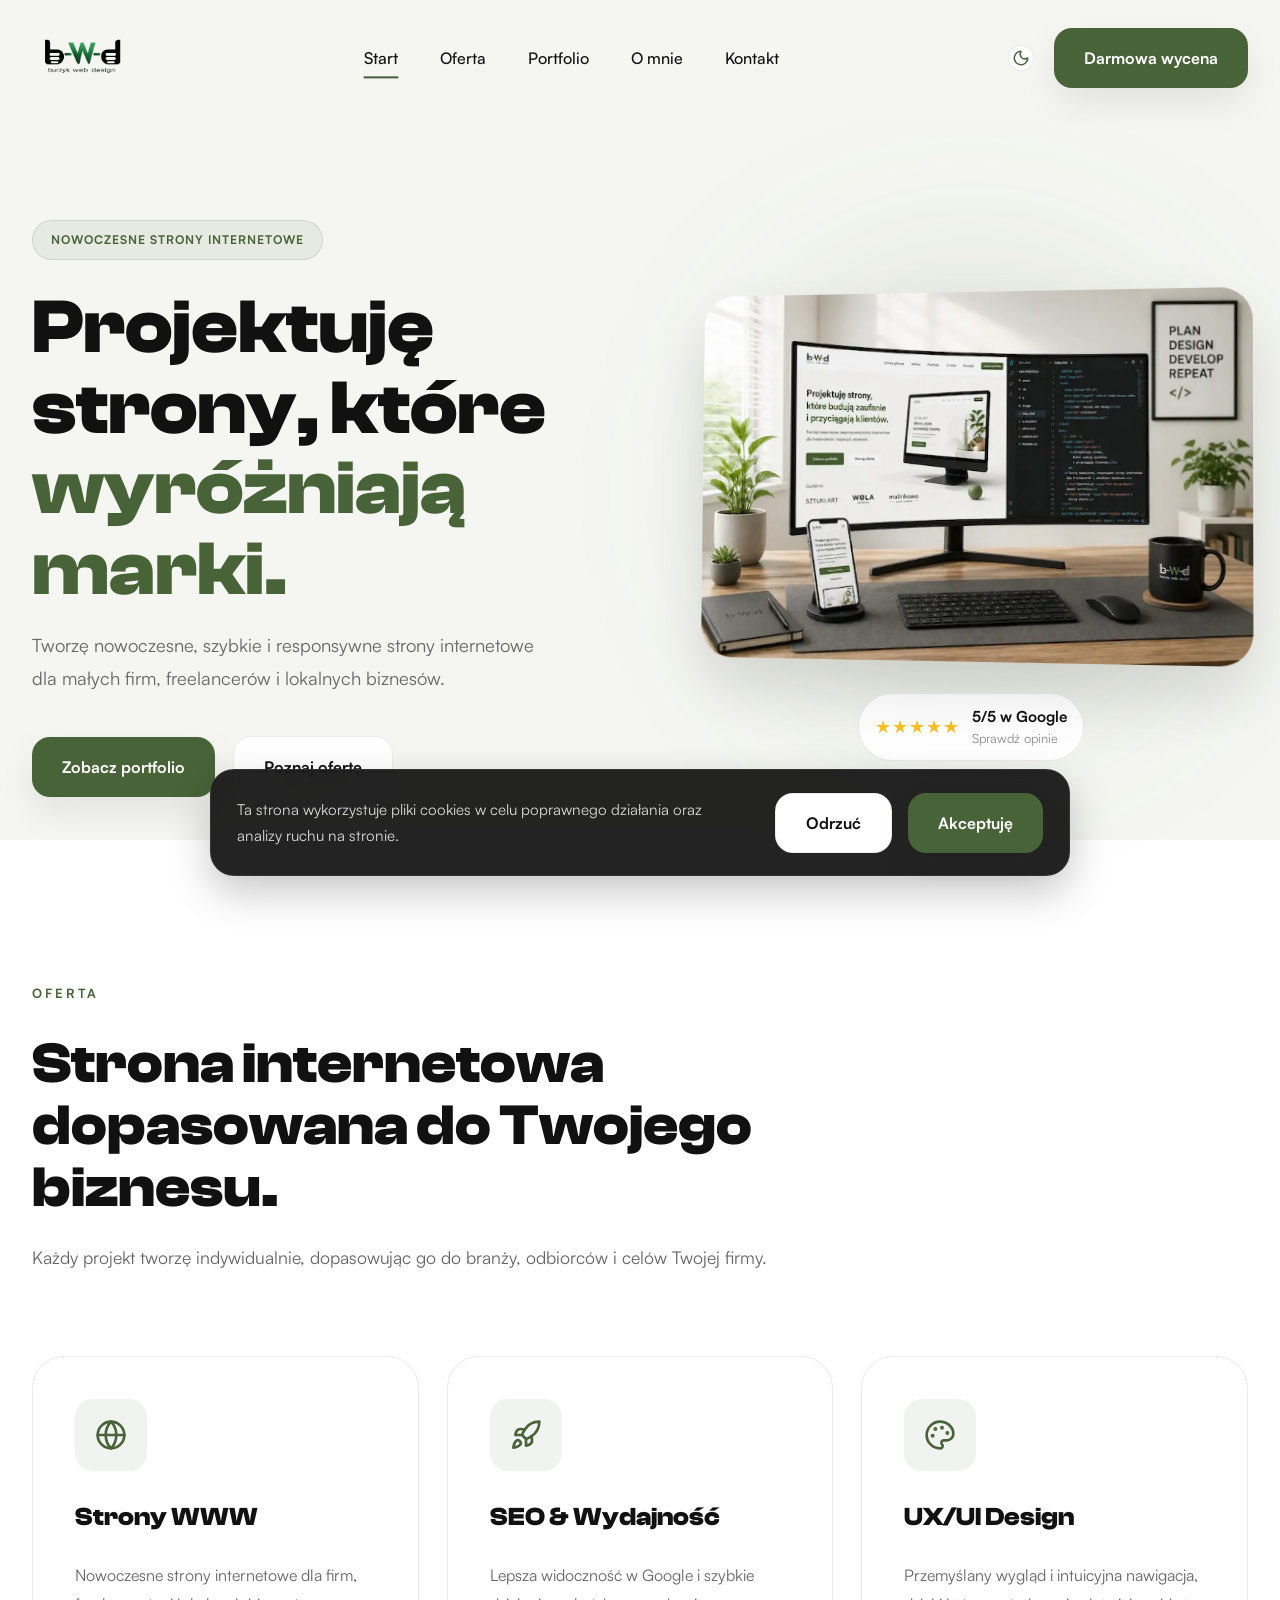
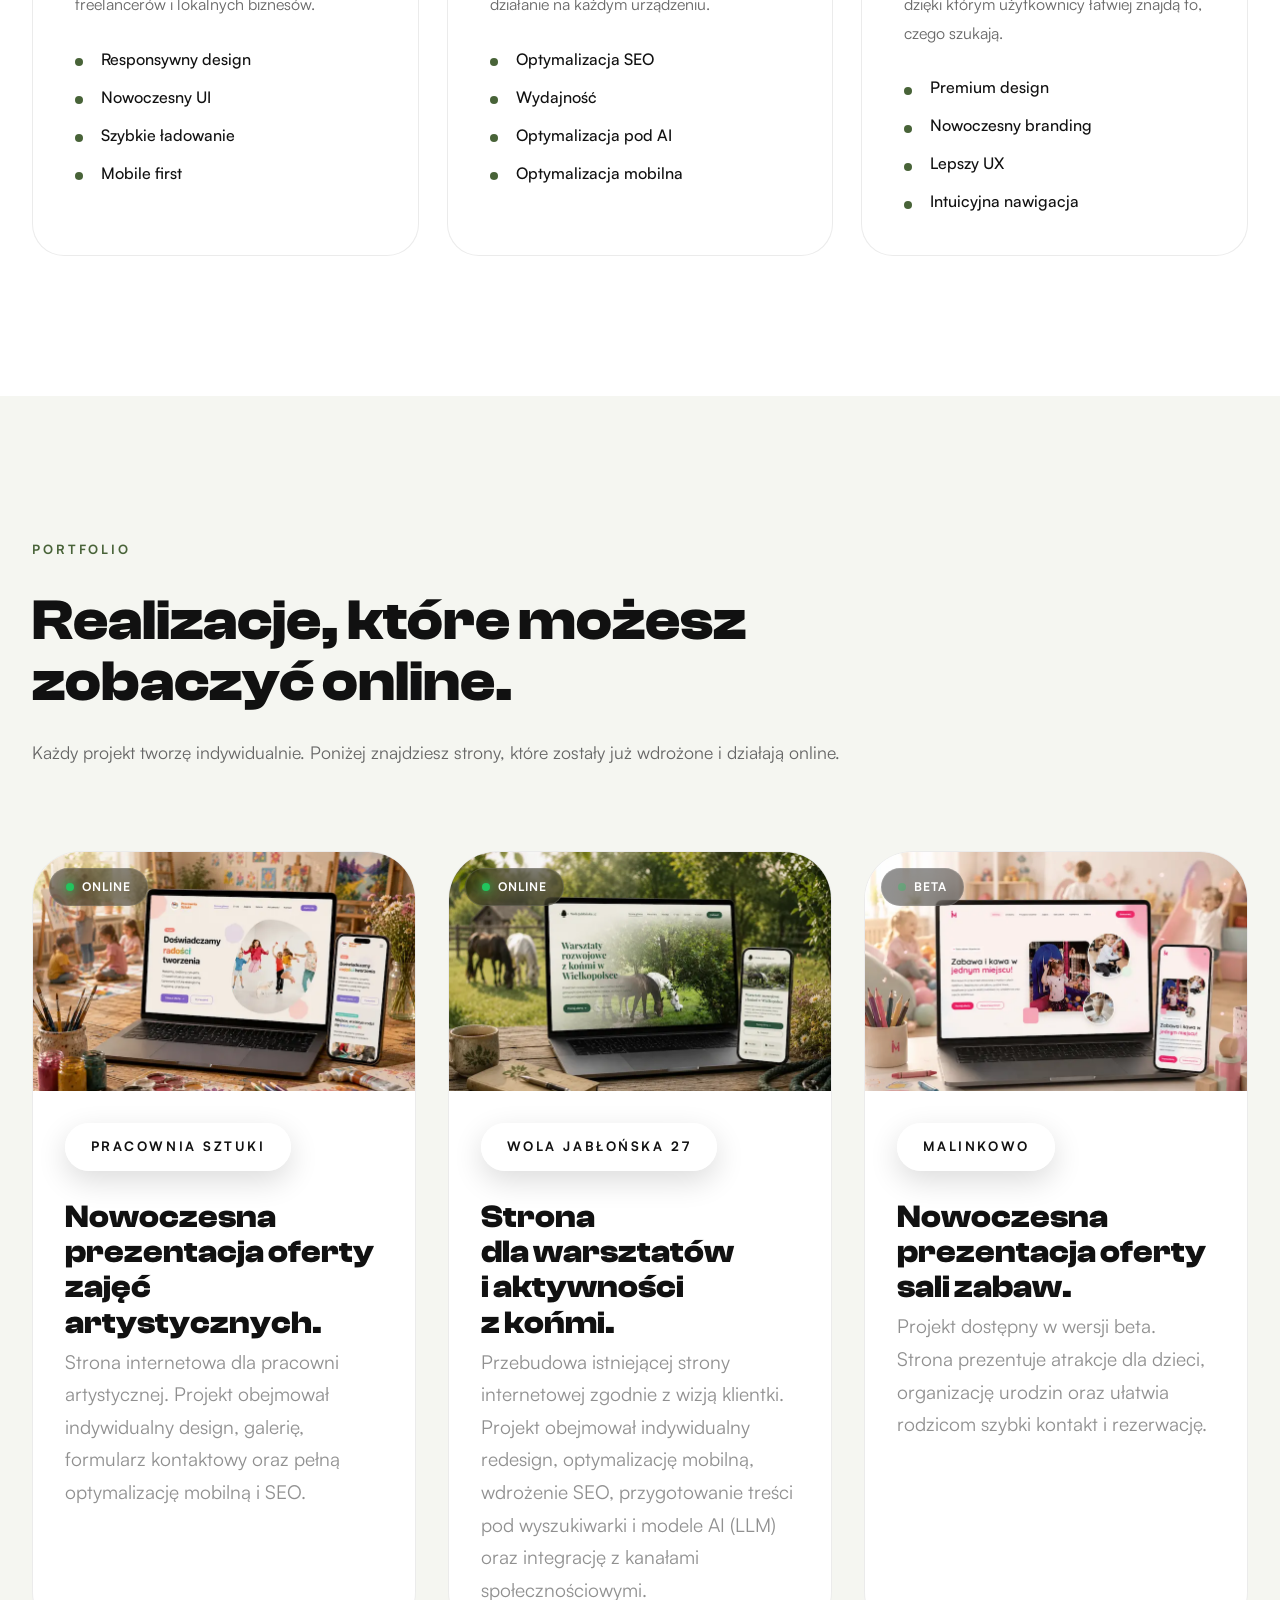
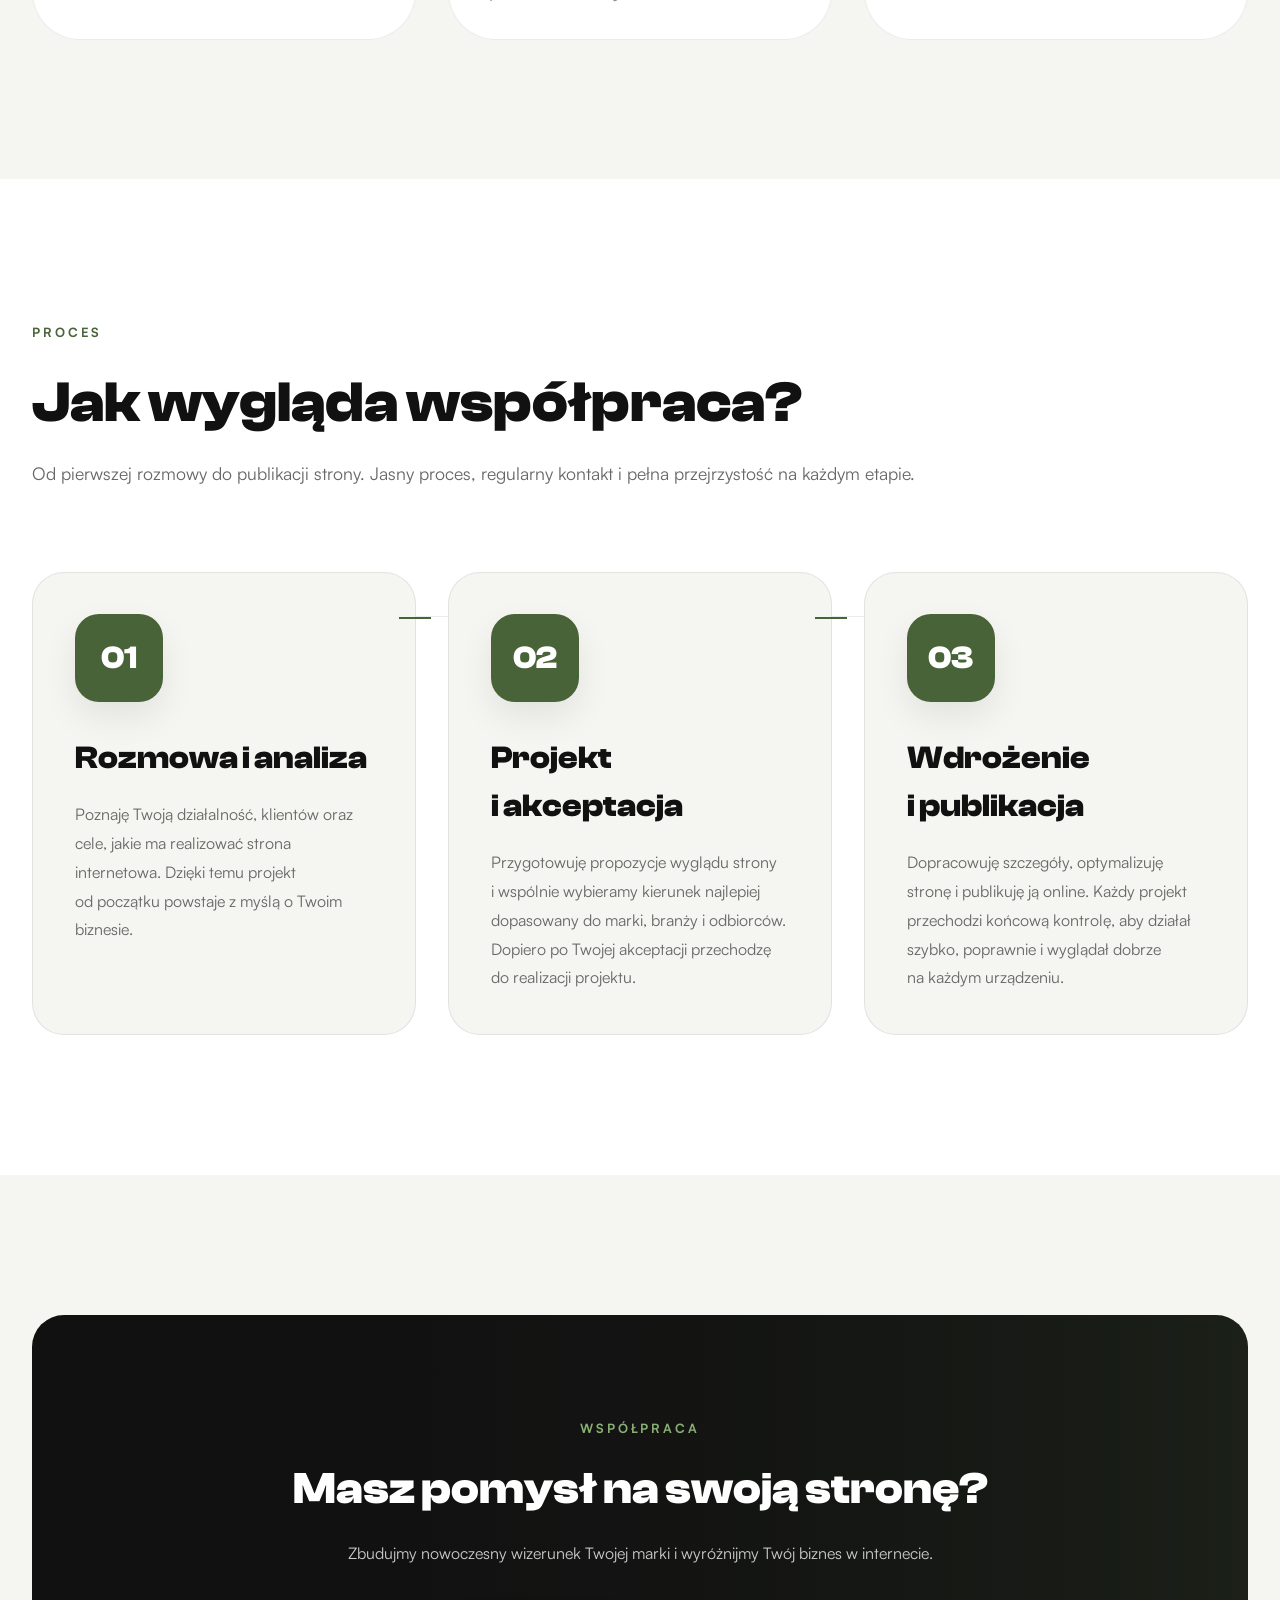
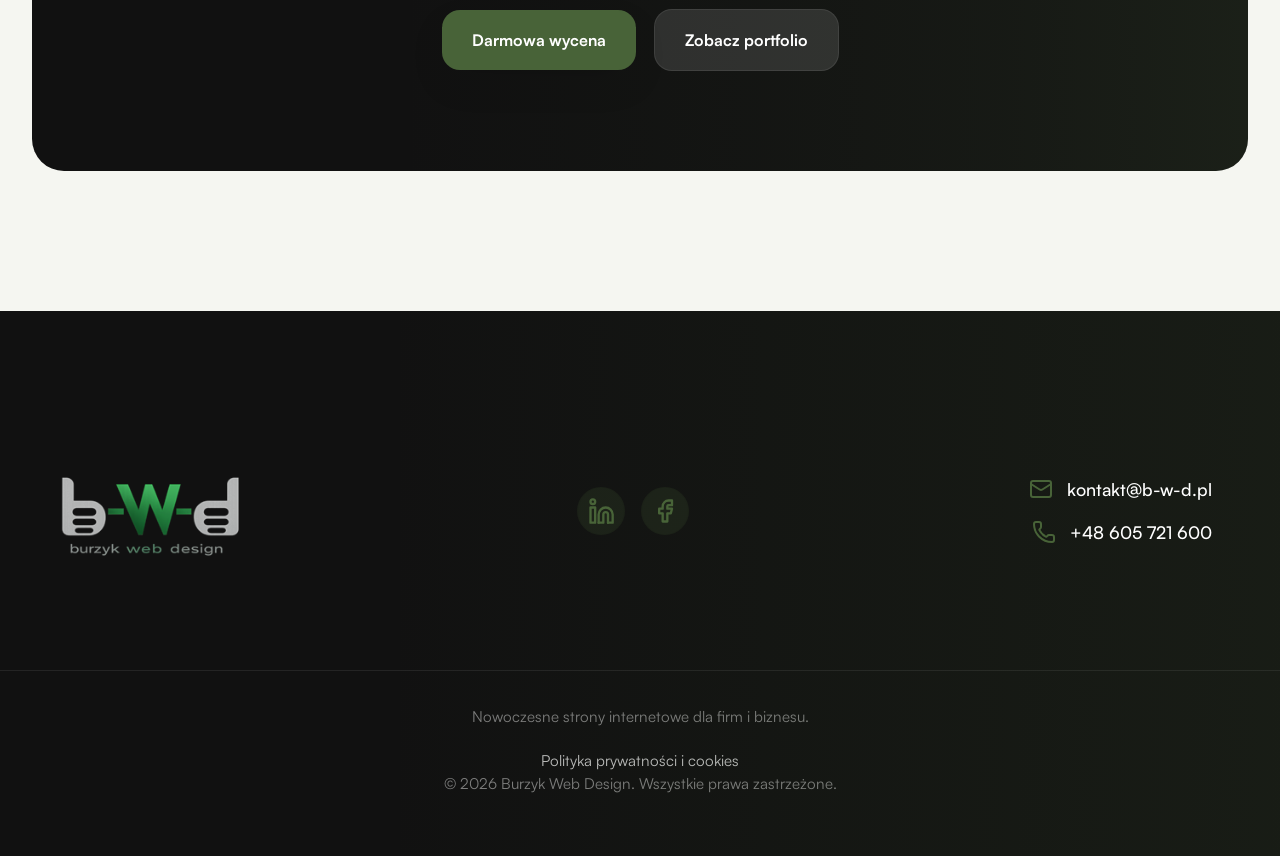
==== commit 8a2a6518: "Update projektu dodanie linkowania do realizacji wdrożonej strony produkcyjnej + mały update fixorph" ====
--- a/index.html
+++ b/index.html
@@ -58,6 +58,8 @@
 
     <link rel="icon" href="/favicon.ico" sizes="any" />
     <link rel="apple-touch-icon" href="/apple-touch-icon.png" />
+
+    <link rel="preload" as="image" href="./assets/mockups/hero-desktop.webp" />
 
     <!-- CSS -->
 
@@ -150,7 +152,9 @@
         </a>
 
         <nav class="nav-menu">
-          <a href="./index.html" class="nav-link active"> Start </a>
+          <a href="./index.html" class="nav-link active" aria-current="page">
+            Start
+          </a>
 
           <a href="./oferta.html" class="nav-link"> Oferta </a>
 
@@ -365,7 +369,7 @@
           </div>
 
           <div class="portfolio-grid">
-            <!-- PROJECT -->
+            <!-- PROJECT sztuki.art -->
 
             <a
               href="https://sztuki.art"
@@ -398,11 +402,16 @@
                 </p>
               </div>
             </a>
-            <!-- PROJECT -->
-
-            <a href="/beta/wola/" class="project-link project-card reveal">
+            <!-- PROJECT wolajablonska27.pl -->
+
+            <a
+              href="https://wolajablonska27.pl"
+              target="_blank"
+              rel="noopener noreferrer"
+              class="project-link project-card reveal"
+            >
               <div class="project-image">
-                <span class="project-status status-beta"> BETA </span>
+                <span class="project-status status-online"> ONLINE </span>
 
                 <img
                   src="./assets/mockups/wola.webp"
@@ -420,9 +429,11 @@
                 <h3>Strona dla warsztatów i aktywności z końmi.</h3>
 
                 <p>
-                  Projekt dostępny w wersji beta. Strona prezentuje warsztaty,
-                  zajęcia z końmi, wydarzenia oraz umożliwia łatwy kontakt i
-                  zapisy.
+                  Przebudowa istniejącej strony internetowej zgodnie z wizją
+                  klientki. Projekt obejmował indywidualny redesign,
+                  optymalizację mobilną, wdrożenie SEO, przygotowanie treści pod
+                  wyszukiwarki i modele AI (LLM) oraz integrację z kanałami
+                  społecznościowymi.
                 </p>
               </div>
             </a>
--- a/style/hero.css
+++ b/style/hero.css
@@ -110,11 +110,19 @@
   text-decoration: none;
   color: inherit;
 
-  transition: transform 0.2s ease;
+  transition:
+    transform 0.2s ease,
+    box-shadow 0.2s ease,
+    border-color 0.2s ease;
 }
 
 .hero-rating:hover {
   transform: translateY(-2px);
+
+  border-color: var(--primary-border);
+
+  box-shadow:
+    0 8px 20px rgba(0, 0, 0, 0.06);
 }
 
 .hero-rating-stars {
@@ -132,6 +140,10 @@
 .hero-rating-text p {
   font-size: 0.8rem;
   opacity: 0.75;
+}
+
+.hero-rating:active {
+  transform: translateY(0);
 }
 
 /* HERO AVATARS */
--- a/style/responsive.css
+++ b/style/responsive.css
@@ -321,7 +321,7 @@
   h3 {
     font-weight: 600;
 
-    letter-spacing: -0.5px;
+    letter-spacing: 0px;
   }
 
   /* HERO */
@@ -345,7 +345,7 @@
 
     font-weight: 600;
 
-    letter-spacing: -0.5px;
+    letter-spacing: 0px;
 
     overflow-wrap: anywhere;
   }
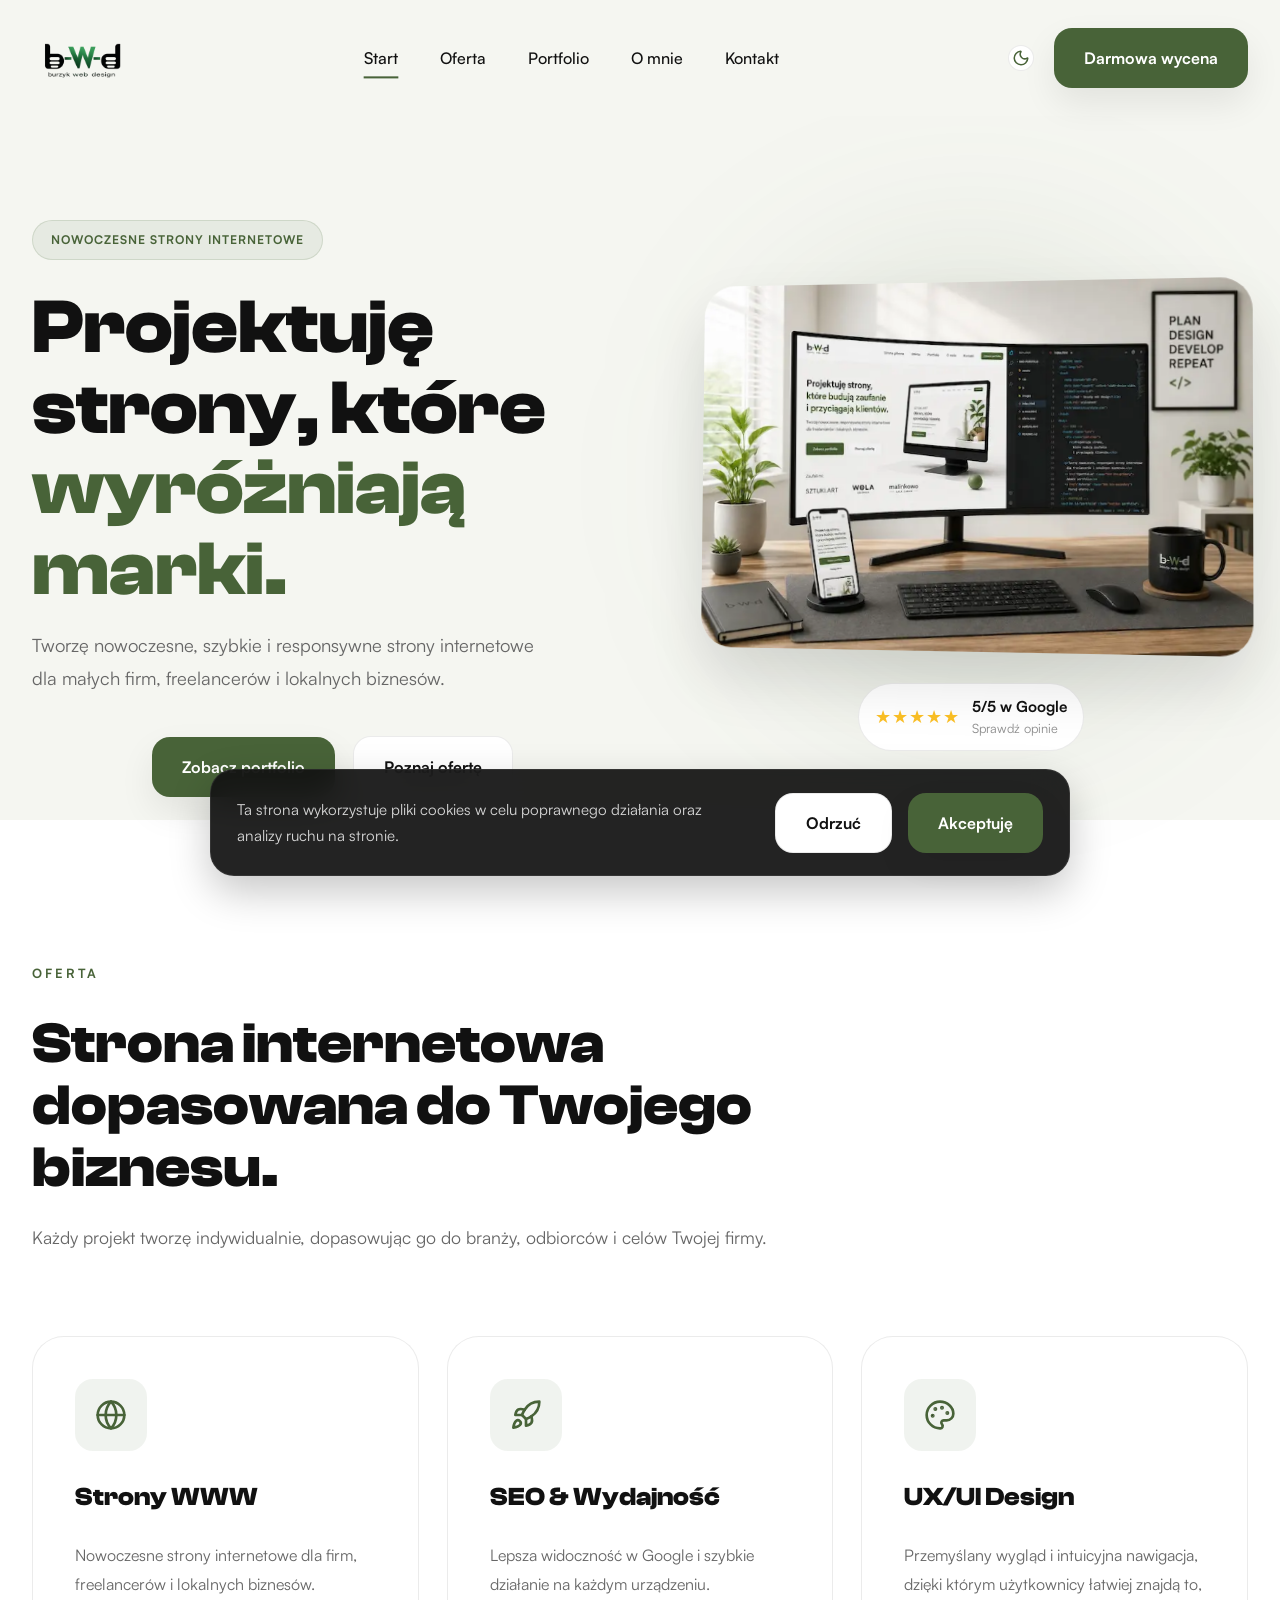
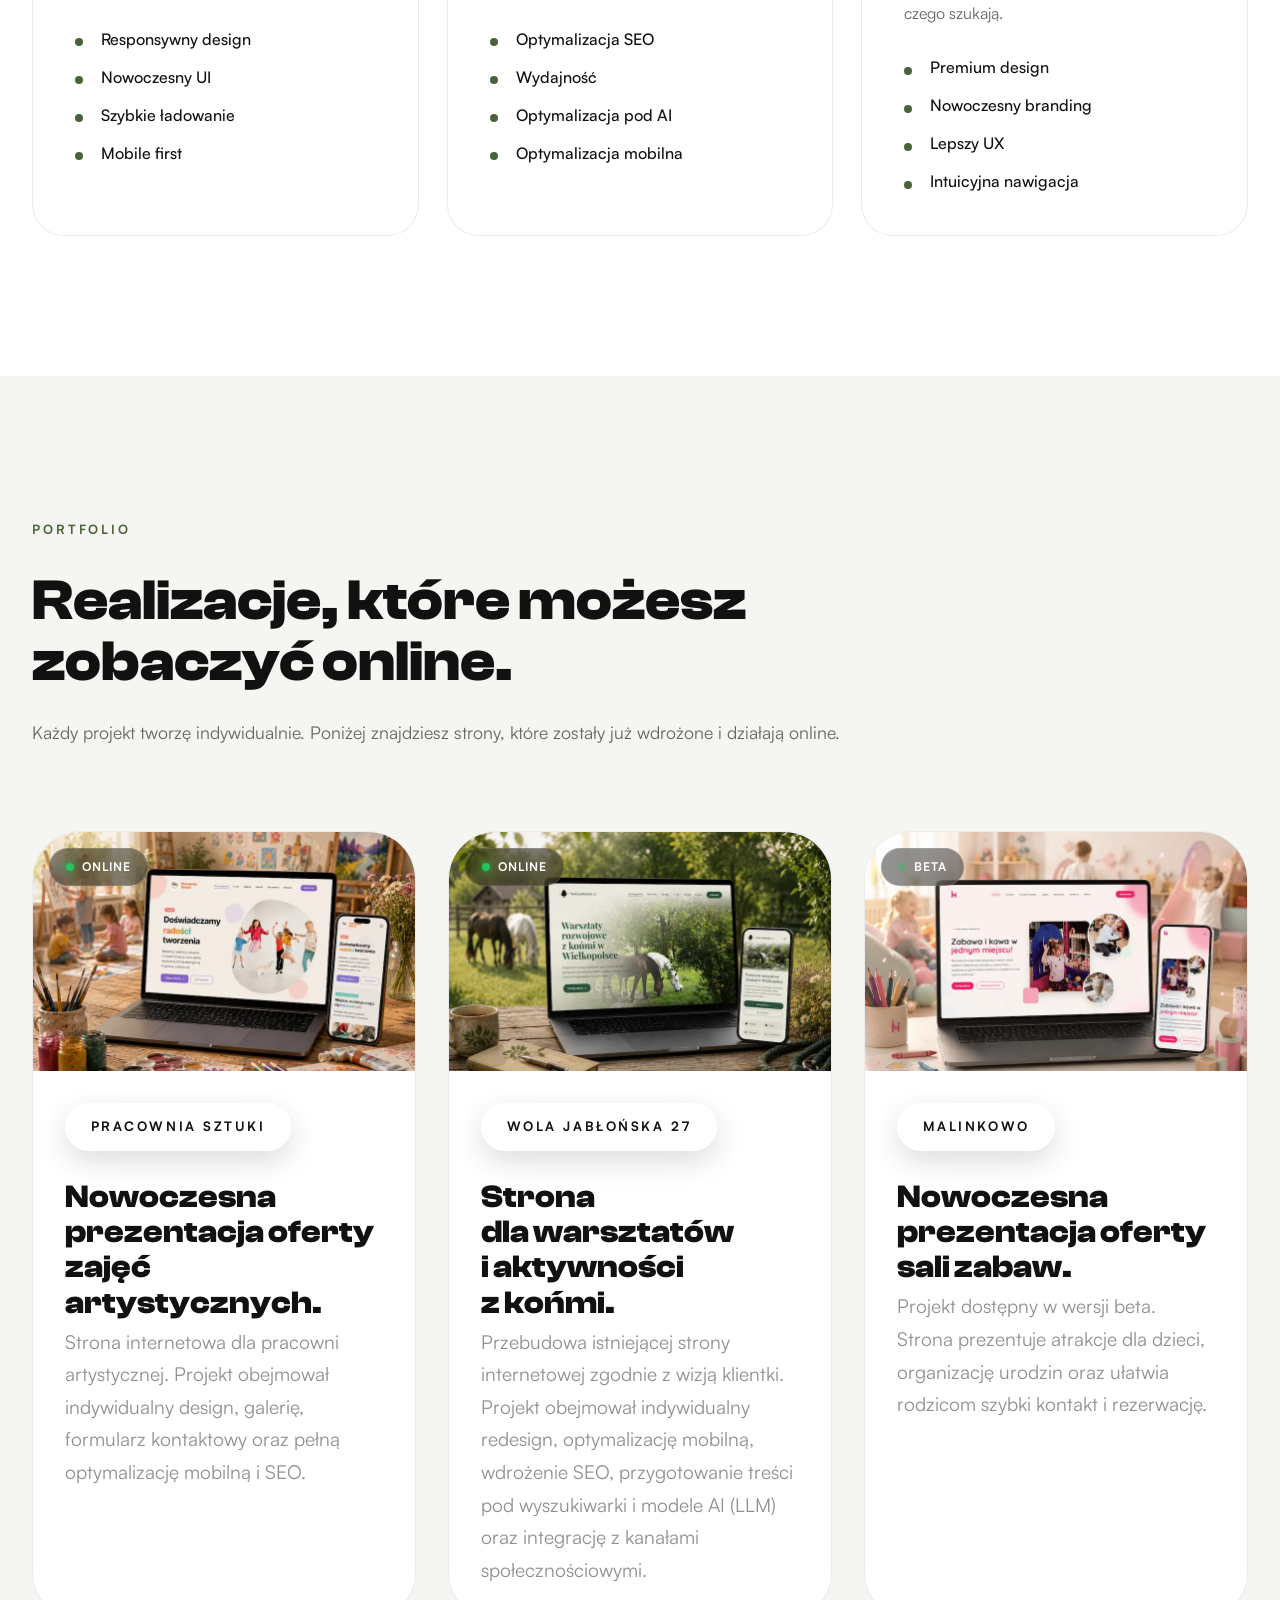
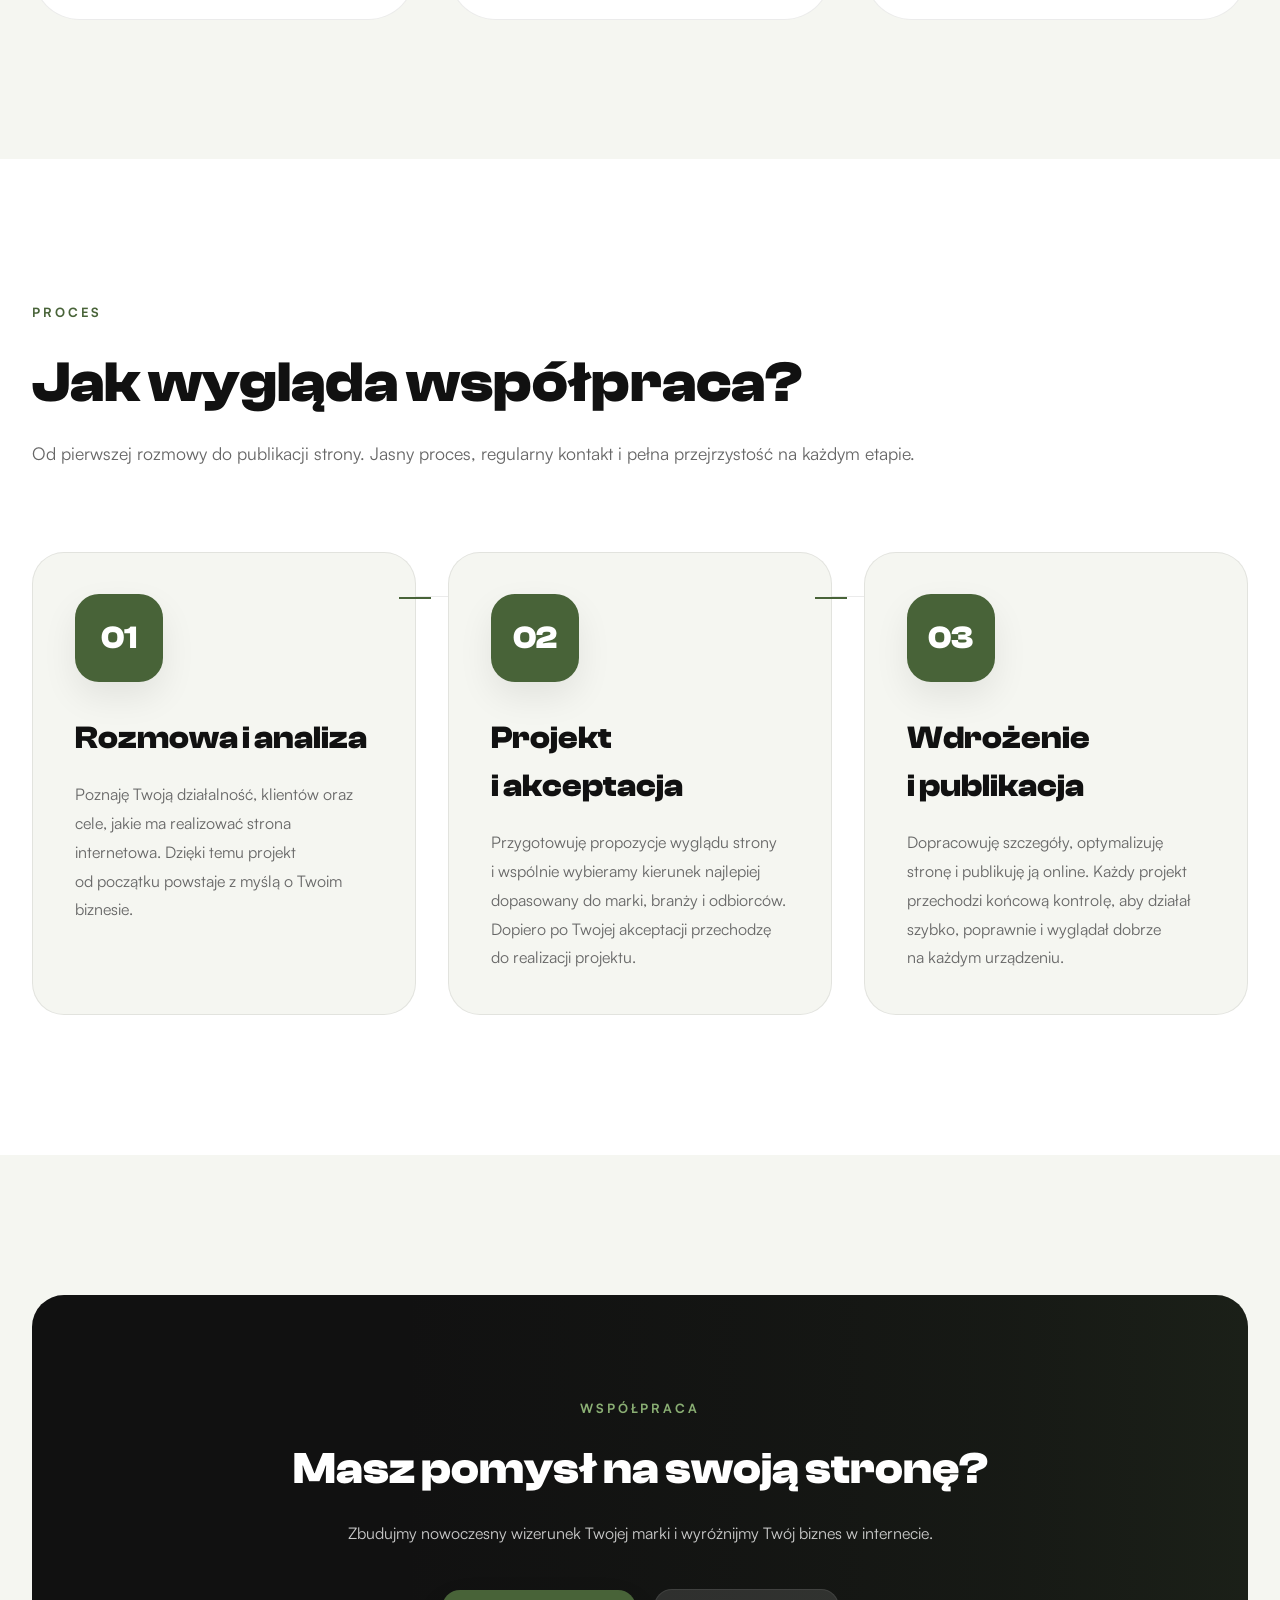
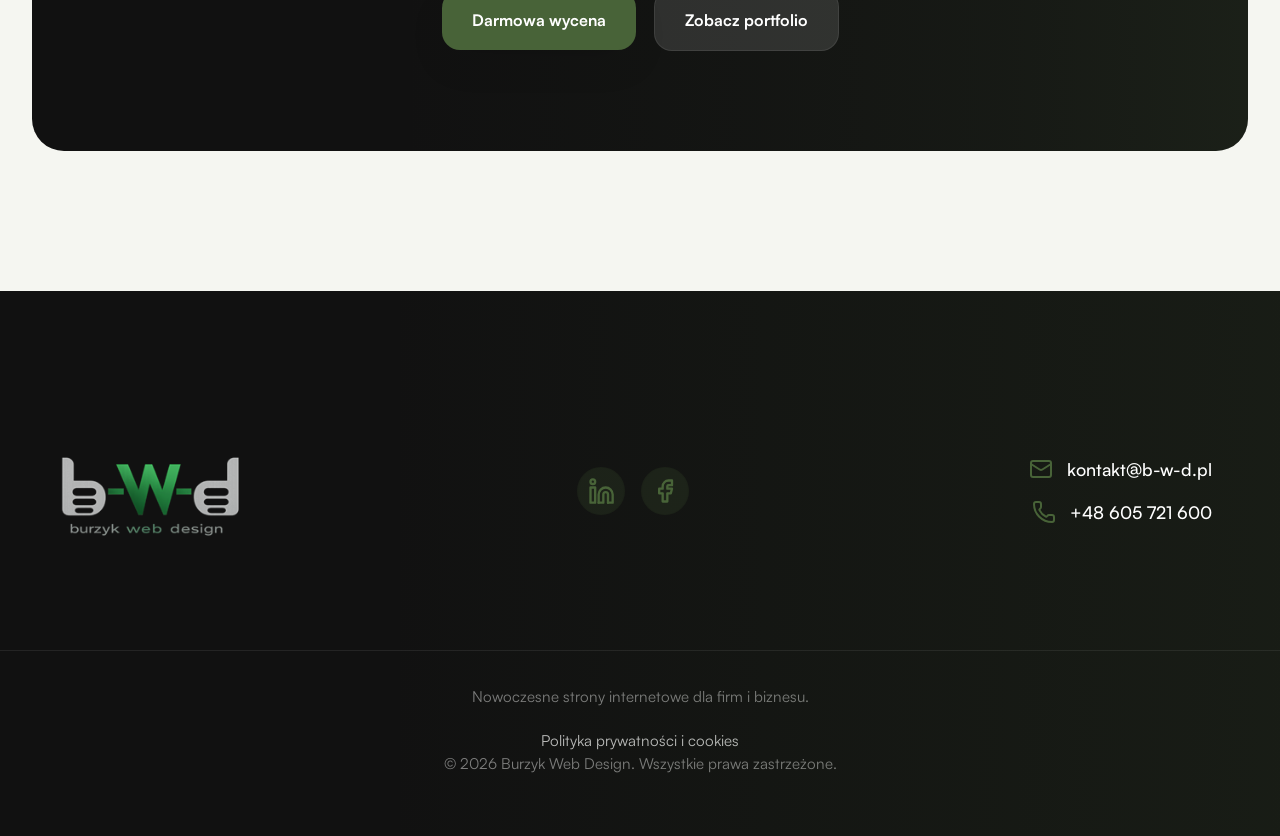
==== commit 8d787d97: "dodane 2 podstrony case studies + dopieszczenie SEO na wszystkich podstronach" ====
--- a/index.html
+++ b/index.html
@@ -5,11 +5,11 @@
 
     <meta name="viewport" content="width=device-width, initial-scale=1.0" />
 
-    <title>b-w-d - Tworzenie stron internetowych | Burzyk Web Design</title>
+    <title>Strony internetowe dla firm | Burzyk Web Design (b-w-d)</title>
 
     <meta
       name="description"
-      content="Tworzę nowoczesne strony internetowe, landing page i rozwiązania webowe dla małych firm, lokalnych marek i twórców. SEO, wydajność i UX w standardzie."
+      content="Tworzę nowoczesne strony internetowe i landing page dla małych firm, lokalnych marek i twórców. SEO, wydajność, UX i responsywność w standardzie."
     />
 
     <meta name="robots" content="index, follow" />
@@ -32,6 +32,19 @@
     />
 
     <meta property="og:image" content="https://b-w-d.pl/assets/og-cover.webp" />
+
+    <meta property="og:image:width" content="1200" />
+    <meta property="og:image:height" content="630" />
+
+    <meta
+      name="twitter:image:alt"
+      content="Burzyk Web Design - nowoczesne strony internetowe dla firm"
+    />
+
+    <meta
+      property="og:image:alt"
+      content="Burzyk Web Design - nowoczesne strony internetowe dla firm"
+    />
 
     <meta property="og:url" content="https://b-w-d.pl/" />
 
@@ -102,6 +115,7 @@
         "alternateName": "Burzyk Web Design",
         "url": "https://b-w-d.pl",
         "logo": "https://b-w-d.pl/assets/logos/b-w-d.png",
+        "image": "https://b-w-d.pl/assets/og-cover.webp",
         "description": "Nowoczesne strony internetowe dla małych firm, lokalnych marek i twórców.",
         "email": "kontakt@b-w-d.pl",
         "telephone": "+48605721600",
@@ -114,6 +128,13 @@
           "@type": "Country",
           "name": "Poland"
         },
+        "contactPoint": {
+          "@type": "ContactPoint",
+          "telephone": "+48605721600",
+          "contactType": "customer service",
+          "areaServed": "PL",
+          "availableLanguage": "pl"
+        },
         "sameAs": [
           "https://www.linkedin.com/in/artur-burzala/",
           "https://www.facebook.com/burzykwebdesign"
@@ -124,9 +145,42 @@
     <script type="application/ld+json">
       {
         "@context": "https://schema.org",
+        "@type": "Organization",
+        "@id": "https://b-w-d.pl/#organization",
+        "name": "Burzyk Web Design",
+        "alternateName": "b-w-d",
+        "url": "https://b-w-d.pl",
+        "logo": "https://b-w-d.pl/assets/logos/b-w-d.png",
+        "image": "https://b-w-d.pl/assets/og-cover.webp",
+        "sameAs": [
+          "https://www.linkedin.com/in/artur-burzala/",
+          "https://www.facebook.com/burzykwebdesign"
+        ]
+      }
+    </script>
+
+    <script type="application/ld+json">
+      {
+        "@context": "https://schema.org",
         "@type": "WebSite",
         "name": "b-w-d",
-        "url": "https://b-w-d.pl"
+        "url": "https://b-w-d.pl",
+        "inLanguage": "pl-PL"
+      }
+    </script>
+
+    <script type="application/ld+json">
+      {
+        "@context": "https://schema.org",
+        "@type": "BreadcrumbList",
+        "itemListElement": [
+          {
+            "@type": "ListItem",
+            "position": 1,
+            "name": "Strona główna",
+            "item": "https://b-w-d.pl/"
+          }
+        ]
       }
     </script>
   </head>
--- a/style/hero.css
+++ b/style/hero.css
@@ -85,10 +85,12 @@
 .hero-buttons {
   display: flex;
   align-items: center;
+  justify-content: center;
 
   gap: 18px;
 
-  margin-bottom: 42px;
+  margin-bottom: 22px;
+  margin-top: 22px;
 }
 
 /* HERO RATING */
--- a/style/responsive.css
+++ b/style/responsive.css
@@ -224,7 +224,7 @@
   }
 
   .hero-buttons {
-    justify-content: left;
+    justify-content: center;
 
     flex-wrap: wrap;
   }
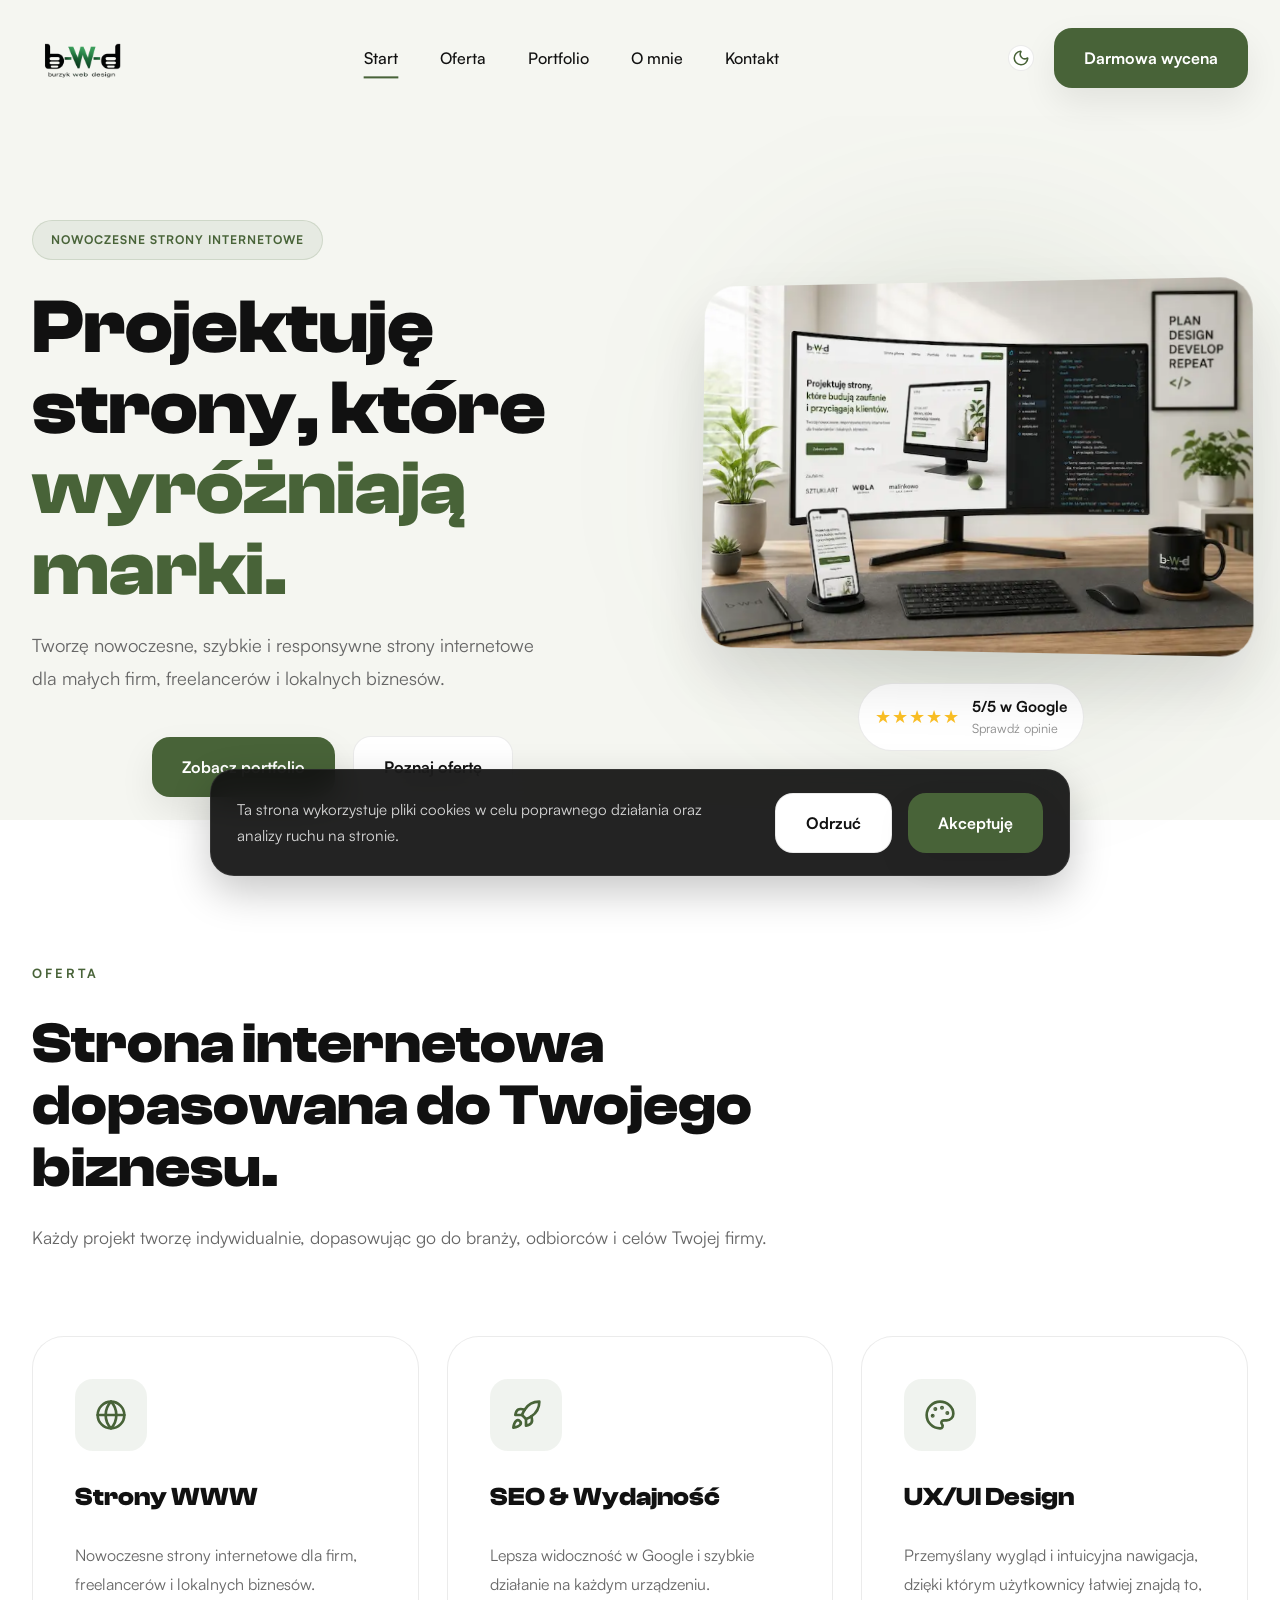
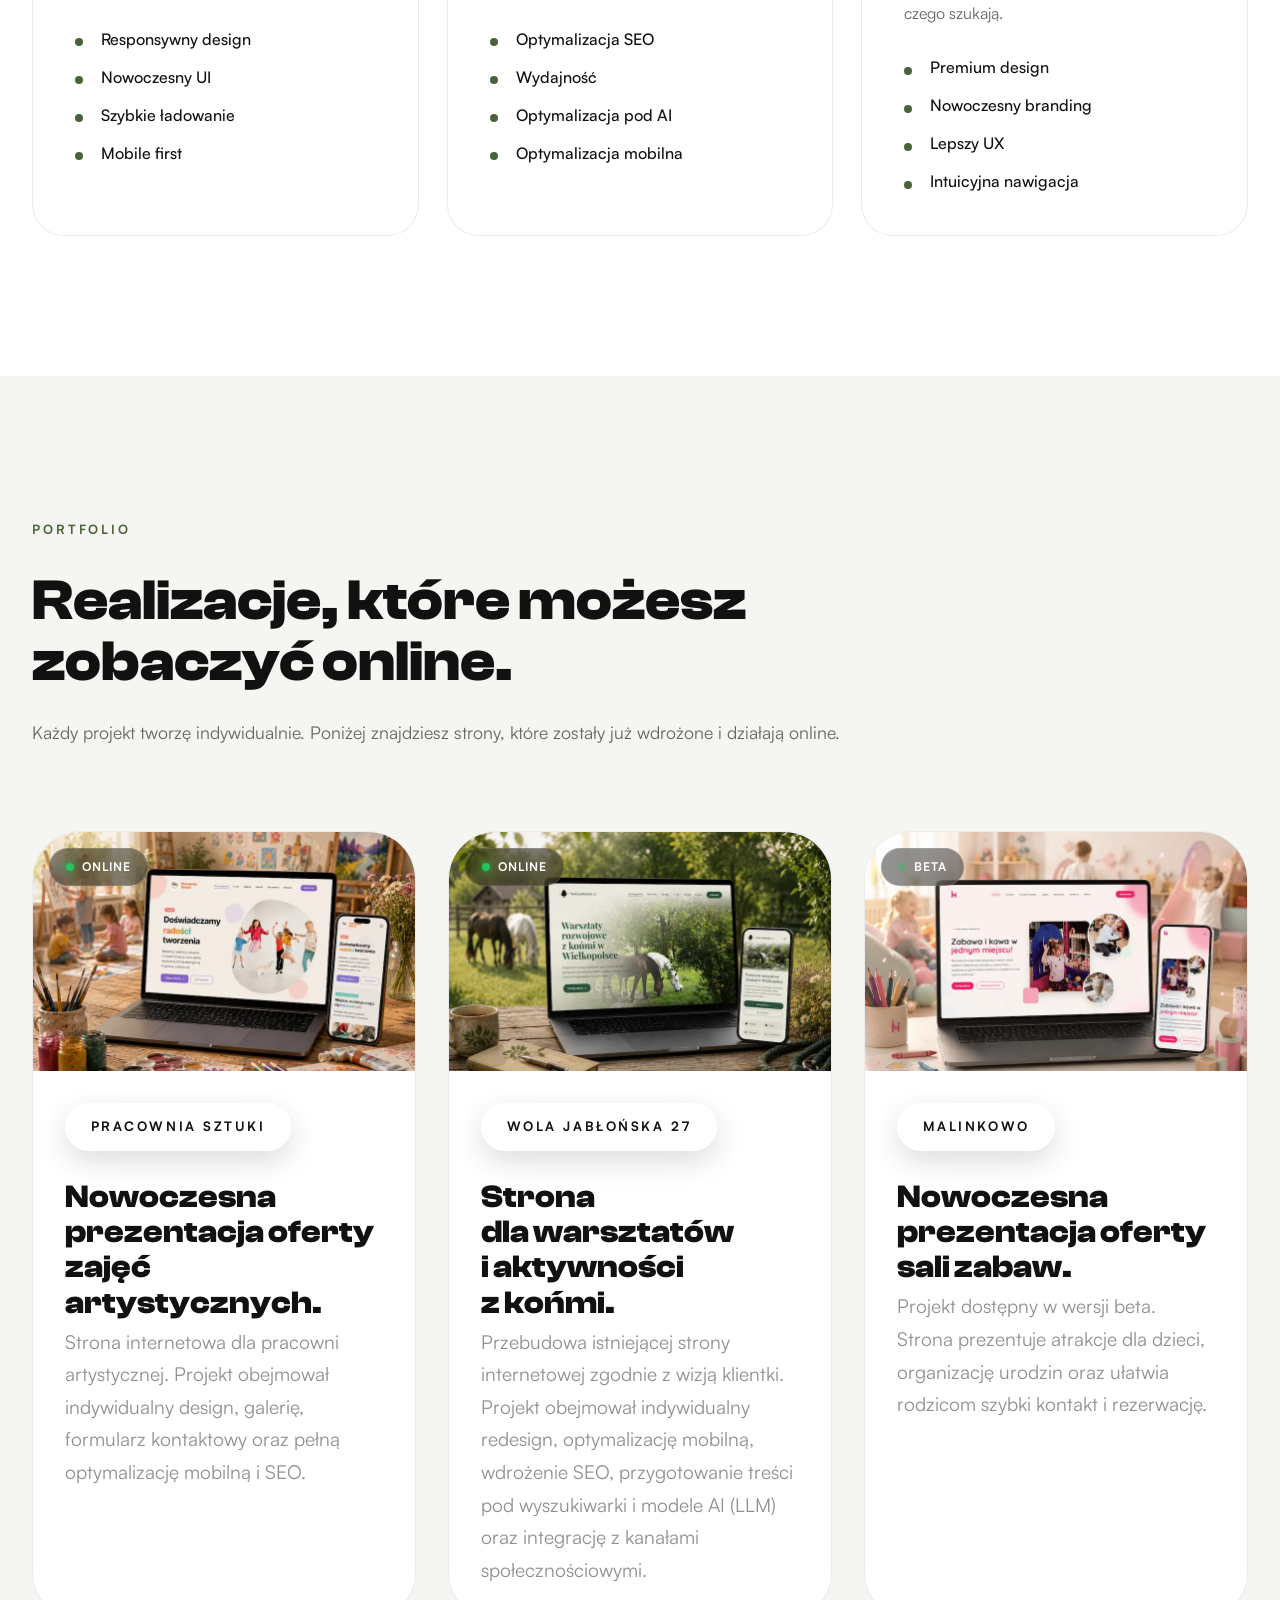
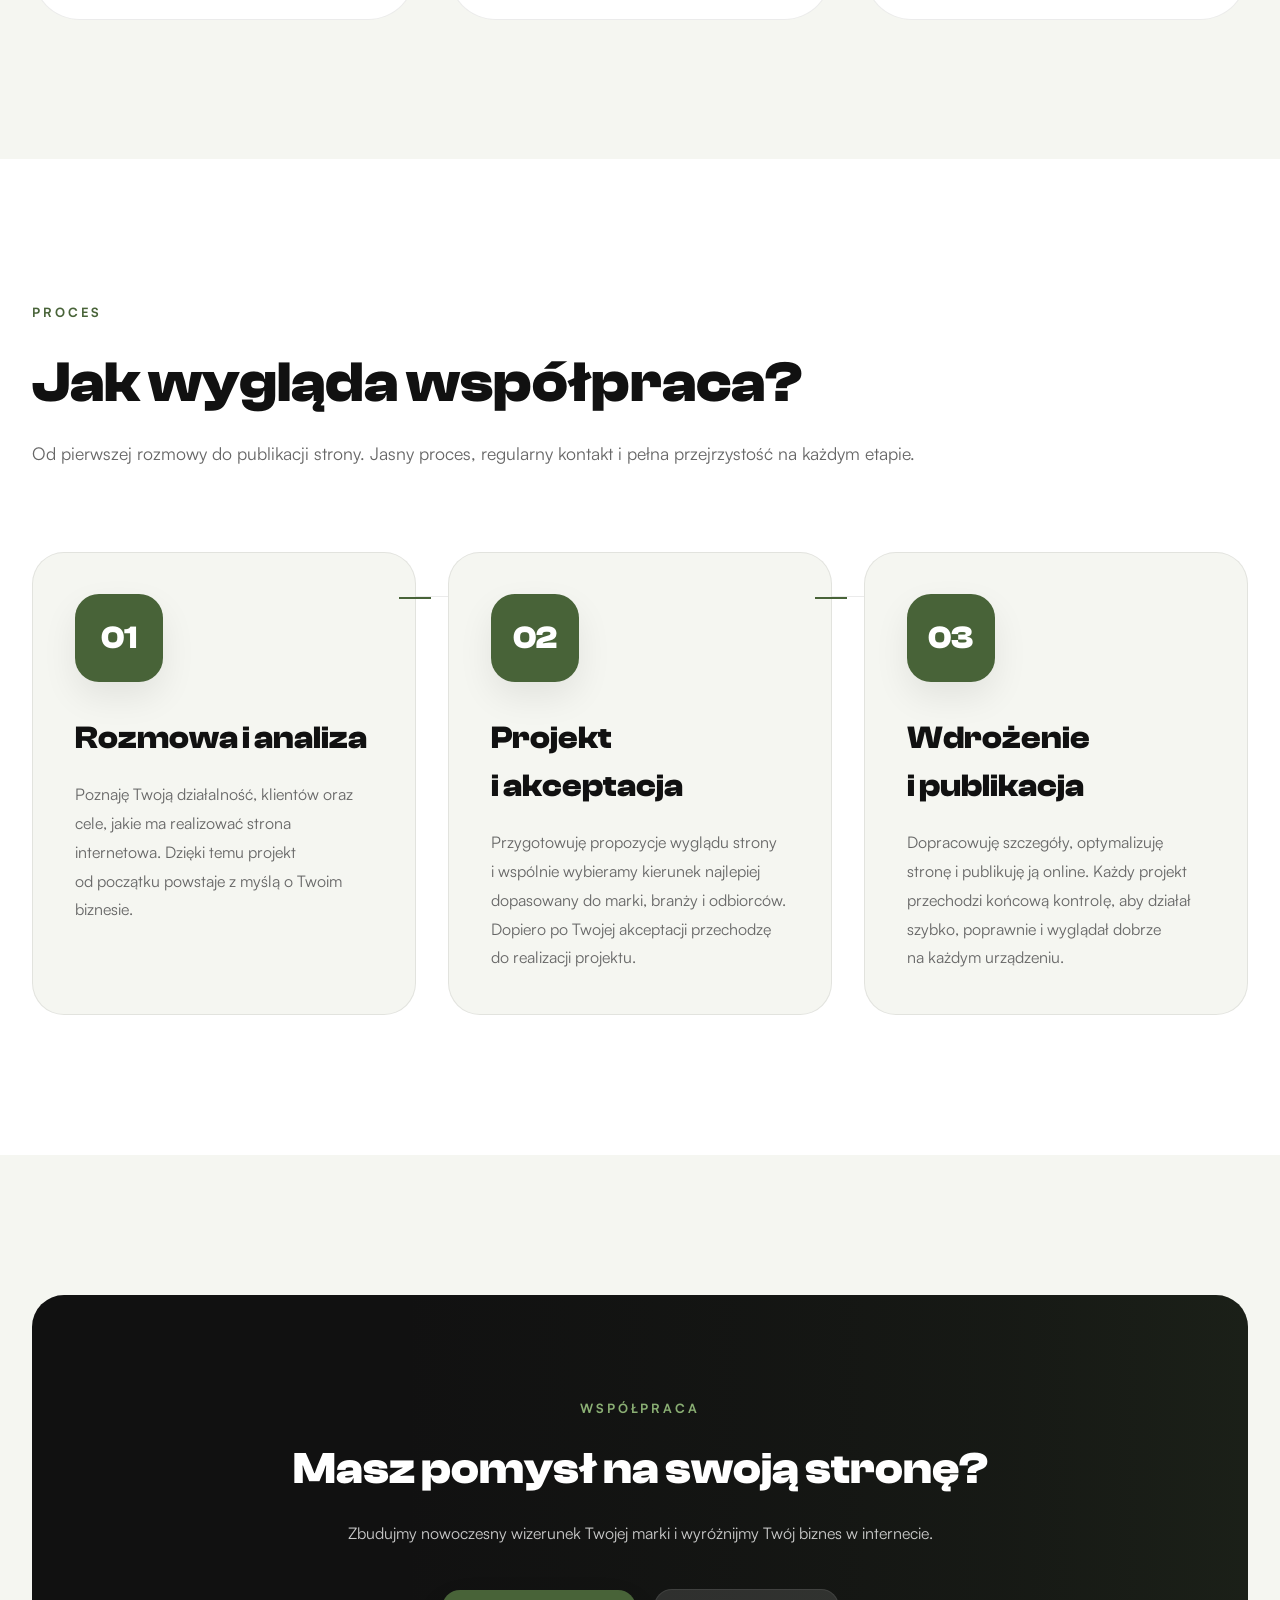
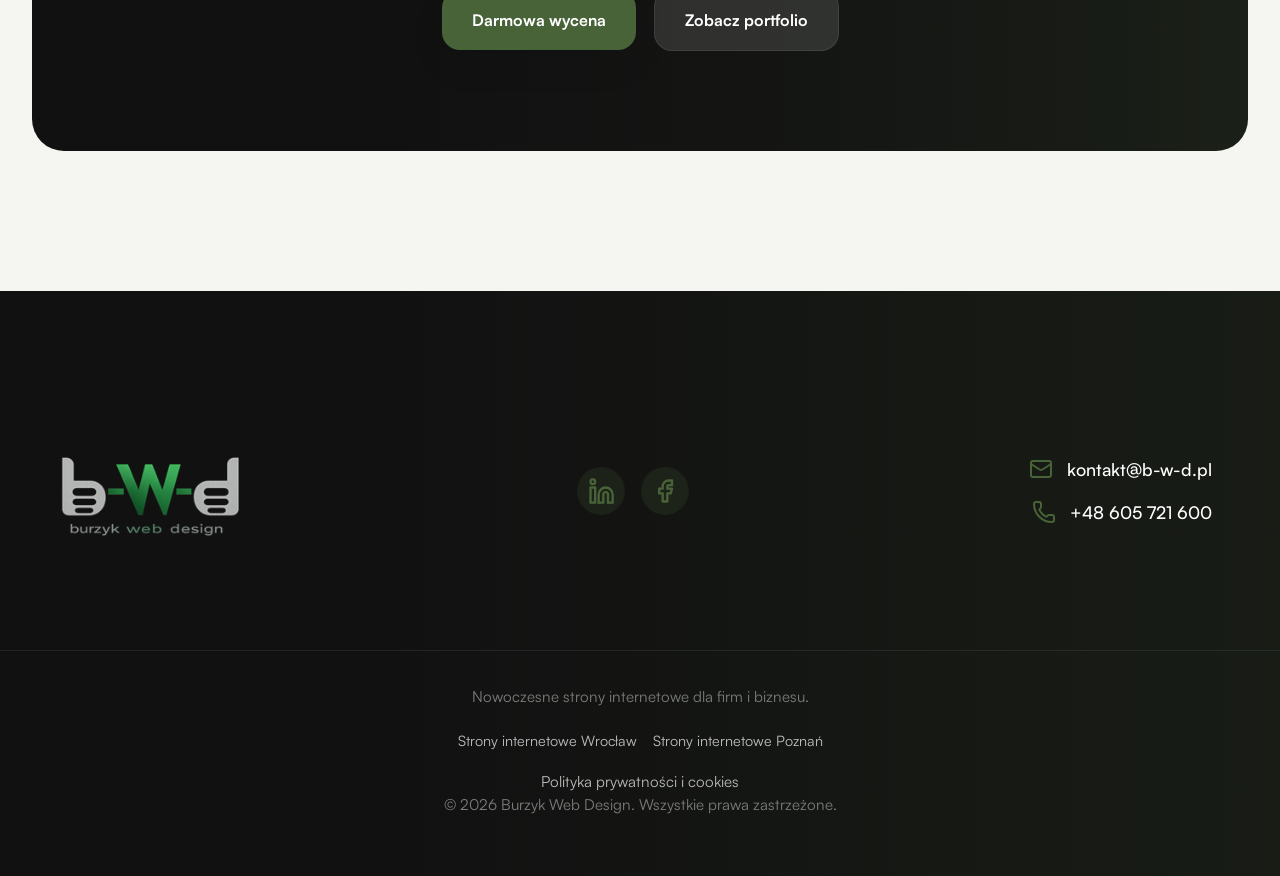
==== commit afca96a5: "local pages add local + footer change + sitemap + new htaccess" ====
--- a/index.html
+++ b/index.html
@@ -668,6 +668,15 @@
         <p class="footer-description">
           Nowoczesne strony internetowe dla firm i biznesu.
         </p>
+        <div class="footer-local-links">
+          <a href="../strony-internetowe-wroclaw/">
+            Strony internetowe Wrocław
+          </a>
+
+          <a href="../strony-internetowe-poznan/">
+            Strony internetowe Poznań
+          </a>
+        </div>
 
         <div class="footer-legal">
           <a href="./polityka-prywatnosci.html">
--- a/style/portfolio.css
+++ b/style/portfolio.css
@@ -449,6 +449,21 @@
   visibility: visible;
 }
 
+.project-case-study {
+  display: inline-flex;
+  align-items: center;
+  gap: 0.5rem;
+  margin-top: 2rem;
+  color: var(--primary);
+  font-weight: 500;
+  text-decoration: none;
+  transition: opacity 0.3s ease;
+}
+
+.project-case-study:hover {
+  opacity: 0.7;
+}
+
 @media (max-width: 768px) {
 
   .project-top-row {
--- a/style/footer.css
+++ b/style/footer.css
@@ -259,6 +259,47 @@
   color: var(--primary);
 }
 
+.footer-local-links {
+  display: flex;
+  justify-content: center;
+  gap: 1rem;
+  flex-wrap: wrap;
+  margin: 1rem 0;
+}
+
+.footer-local-links a {
+  position: relative;
+
+  color: var(--text-white-muted);
+  font-size: 0.9rem;
+  text-decoration: none;
+
+  transition: var(--transition);
+}
+
+.footer-local-links a::after {
+  content: "";
+
+  position: absolute;
+  left: 0;
+  bottom: -4px;
+
+  width: 0%;
+  height: 2px;
+
+  background: var(--primary);
+
+  transition: var(--transition);
+}
+
+.footer-local-links a:hover {
+  color: var(--white);
+}
+
+.footer-local-links a:hover::after {
+  width: 100%;
+}
+
 @media (max-width: 768px) {
 
   .footer-content {
